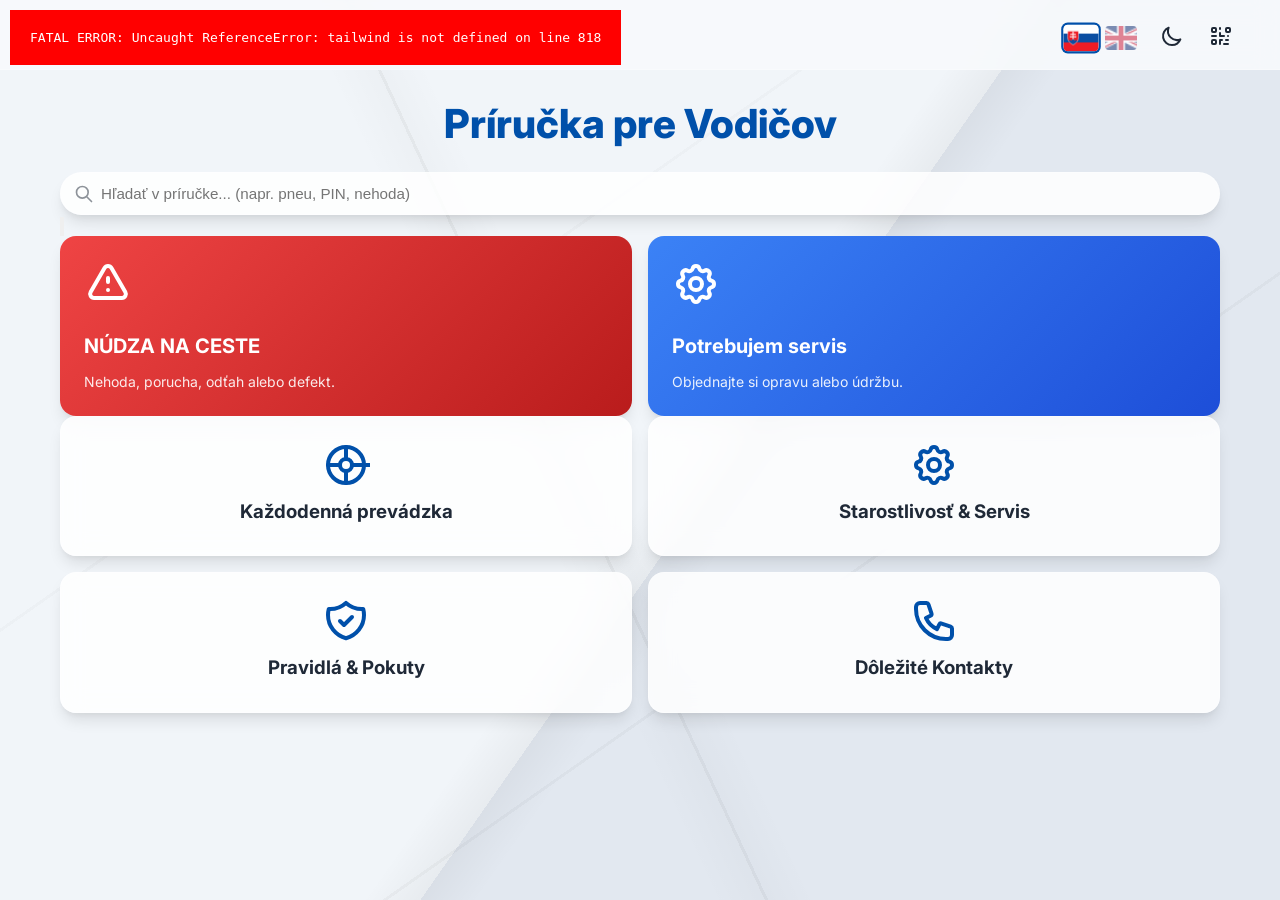
==== index.html @ 45aa95c0 "Aktualizacia sekcie Potrebujem servis na premiove podsvietene okna s SVG ikonami a fix text speech" ====
<!DOCTYPE html>
<html lang="sk">
<head>
    <meta charset="UTF-8">
    <meta name="viewport" content="width=device-width, initial-scale=1.0, user-scalable=no, viewport-fit=cover">
    <title>Interaktívna Príručka pre Vodičov | Lidl</title>
    
    <meta name="apple-mobile-web-app-capable" content="yes">
    <meta name="apple-mobile-web-app-status-bar-style" content="black-translucent">
    <meta name="apple-mobile-web-app-title" content="Príručka Lidl">
    
    <link rel="apple-touch-icon" href="[data-uri]">
    <link rel="icon" type="image/png" href="https://i.ibb.co/6wmTNr2/1024.png">
    <meta name="theme-color" content="#0050AA">
    <link rel="manifest" href="manifest.json">

    <!-- Font -->
    <link href="https://fonts.googleapis.com/css2?family=Inter:wght@400;500;600;700;800&display=swap" rel="stylesheet">
    
    <!-- Vlastné CSS (nahrádza Tailwind) -->
    <style>
:root {
    --lidl-blue: #0050AA;
    --lidl-blue-light: #0066cc;
    --lidl-yellow: #FFD700;
    --lidl-red: #E30613;
    
    /* Light Mode */
    --bg-color: #f8fafc;
    --text-color: #1f2937;
    --card-bg: rgba(255, 255, 255, 0.85);
    --card-border: rgba(255, 255, 255, 0.3);
    --shadow: 0 10px 15px -3px rgba(0, 0, 0, 0.1), 0 4px 6px -2px rgba(0, 0, 0, 0.05);
    --header-bg: rgba(248, 250, 252, 0.9);
}

.lidl-blue-text {
    color: var(--lidl-blue) !important;
}

.dark {
    /* Dark Mode */
    --bg-color: #0f172a;
    --text-color: #f1f5f9;
    --card-bg: rgba(30, 41, 59, 0.9);
    --card-border: rgba(255, 255, 255, 0.1);
    --shadow: 0 10px 15px -3px rgba(0, 0, 0, 0.5);
    --header-bg: rgba(15, 23, 42, 0.9);
    --lidl-blue: #4f96ff; /* Krásna modrá, dobre viditeľná v tmavom režime, ale nie príliš krikľavá */
    --lidl-blue-light: #7cb2ff;
}

html.dark body {
    background-color: #121824 !important;
    background-image: 
        linear-gradient(65deg, transparent 45%, rgba(255, 255, 255, 0.08) 45%, rgba(255, 255, 255, 0.08) 45.2%, transparent 45.2%),
        linear-gradient(145deg, transparent 65%, rgba(255, 255, 255, 0.06) 65%, rgba(255, 255, 255, 0.06) 65.2%, transparent 65.2%),
        linear-gradient(145deg, transparent 35%, rgba(255, 255, 255, 0.04) 35%, rgba(255, 255, 255, 0.04) 35.2%, transparent 35.2%),
        linear-gradient(65deg, transparent 42%, rgba(0, 0, 0, 0.25) 45%, transparent 48%),
        linear-gradient(125deg, transparent 52%, rgba(0, 0, 0, 0.35) 55%, transparent 58%),
        linear-gradient(125deg, #121824 0%, #121824 55%, #182030 55%, #182030 100%) !important;
    background-size: 100% 100% !important;
}

@keyframes mic-pulse {
    0% { transform: scale(1); color: #ef4444; box-shadow: 0 0 0 0 rgba(239, 68, 68, 0.4); }
    70% { transform: scale(1.2); color: #ef4444; box-shadow: 0 0 0 8px rgba(239, 68, 68, 0); }
    100% { transform: scale(1); color: #ef4444; box-shadow: 0 0 0 0 rgba(239, 68, 68, 0); }
}
.voice-listening {
    animation: mic-pulse 1.2s infinite;
    background: rgba(239, 68, 68, 0.15) !important;
    border-radius: 9999px;
}

/* Prepisy pre tmavý režim na prispôsobenie Tailwind obsahu */
html.dark .bg-white,
html.dark .bg-gray-100,
html.dark .bg-gray-50,
html.dark .bg-slate-50 {
    background-color: #1e293b !important; /* solid slate-800 pre maximálny kontrast */
    border-color: rgba(255, 255, 255, 0.1) !important;
}

/* Červené výstražné boxy (nehoda, pokuty, dôležité upozornenia) */
html.dark .bg-red-50,
html.dark .bg-red-100 {
    background-color: rgba(239, 68, 68, 0.25) !important; /* Mierne výraznejšia červená */
    border-color: rgba(239, 68, 68, 0.5) !important;
}

/* Zelené / Úspech boxy (fotodokumentácia) */
html.dark .bg-green-50,
html.dark .bg-green-100,
html.dark .bg-emerald-50,
html.dark .bg-emerald-100 {
    background-color: rgba(16, 185, 129, 0.25) !important; /* Mierne výraznejšia zelená */
    border-color: rgba(16, 185, 129, 0.5) !important;
}

/* Žlté / Upozorňujúce boxy */
html.dark .bg-yellow-50,
html.dark .bg-yellow-100,
html.dark .bg-amber-50,
html.dark .bg-amber-100 {
    background-color: rgba(245, 158, 11, 0.2) !important;
    border-color: rgba(245, 158, 11, 0.4) !important;
}

/* Modré boxy */
html.dark .bg-blue-50,
html.dark .bg-blue-100 {
    background-color: rgba(59, 130, 246, 0.2) !important;
    border-color: rgba(59, 130, 246, 0.4) !important;
}

/* Fialové boxy (získať svedkov) */
html.dark .bg-purple-50,
html.dark .bg-purple-100,
html.dark .bg-indigo-50,
html.dark .bg-indigo-100 {
    background-color: rgba(139, 92, 246, 0.2) !important;
    border-color: rgba(139, 92, 246, 0.4) !important;
}

/* Zvýšenie kontrastu špecifických farebných textov v tmavom režime */
html.dark .text-red-800,
html.dark .text-red-700,
html.dark .text-red-600,
html.dark div.text-red-800,
html.dark p.text-red-800 {
    color: #fca5a5 !important; /* Jasná pastelová červená pre výbornú čitateľnosť */
}

html.dark .text-green-800,
html.dark .text-green-700,
html.dark .text-green-600,
html.dark .text-emerald-800,
html.dark .text-emerald-700,
html.dark .text-emerald-600,
html.dark div.text-green-800,
html.dark p.text-green-800,
html.dark div.text-emerald-800,
html.dark p.text-emerald-800 {
    color: #86efac !important; /* Jasná pastelová zelená pre výbornú čitateľnosť */
}

html.dark .text-blue-800,
html.dark .text-blue-700,
html.dark .text-blue-600,
html.dark div.text-blue-800,
html.dark p.text-blue-800 {
    color: #93c5fd !important;
}

html.dark .text-yellow-800,
html.dark .text-yellow-700,
html.dark .text-yellow-600,
html.dark .text-amber-800,
html.dark .text-amber-700,
html.dark .text-amber-600,
html.dark div.text-yellow-800,
html.dark p.text-yellow-800 {
    color: #fde047 !important;
}

html.dark .text-gray-500,
html.dark .text-gray-600,
html.dark .text-gray-700,
html.dark .text-gray-800,
html.dark .text-slate-900,
html.dark .text-slate-700 {
    color: #cbd5e1 !important; /* light slate text pre výbornú čitateľnosť */
}

html.dark .text-slate-900,
html.dark .text-slate-800,
html.dark .text-gray-900,
html.dark .text-black {
    color: #f1f5f9 !important;
}

html.dark .border-t,
html.dark .border-b,
html.dark .border,
html.dark .border-gray-200 {
    border-color: rgba(255, 255, 255, 0.1) !important;
}

* {
    box-sizing: border-box;
    margin: 0;
    padding: 0;
}

body {
    font-family: 'Inter', system-ui, sans-serif;
    background-color: #f1f5f9;
    background-image: 
        linear-gradient(65deg, transparent 45%, rgba(0, 0, 0, 0.04) 45%, rgba(0, 0, 0, 0.04) 45.2%, transparent 45.2%),
        linear-gradient(145deg, transparent 65%, rgba(0, 0, 0, 0.03) 65%, rgba(0, 0, 0, 0.03) 65.2%, transparent 65.2%),
        linear-gradient(145deg, transparent 35%, rgba(0, 0, 0, 0.02) 35%, rgba(0, 0, 0, 0.02) 35.2%, transparent 35.2%),
        linear-gradient(65deg, transparent 42%, rgba(0, 0, 0, 0.02) 45%, transparent 48%),
        linear-gradient(125deg, transparent 52%, rgba(0, 0, 0, 0.04) 55%, transparent 58%),
        linear-gradient(125deg, #f1f5f9 0%, #f1f5f9 55%, #e2e8f0 55%, #e2e8f0 100%) !important;
    background-size: 100% 100% !important;
    background-attachment: fixed !important;
    color: var(--text-color);
    transition: background-color 0.3s ease, color 0.3s ease;
    -webkit-font-smoothing: antialiased;
    padding-bottom: env(safe-area-inset-bottom);
}

.container {
    max-width: 1200px;
    margin: 0 auto;
    padding: 20px;
    padding-top: env(safe-area-inset-top);
}

/* Typography */
body h1, body h2, body h3 { margin-bottom: 0.5rem; line-height: 1.2; }
body h1 { font-size: 2.5rem; font-weight: 800; color: var(--lidl-blue); text-align: center; }
html.dark h1 { color: #bfdbfe; }
body h2 { font-size: 1.75rem; font-weight: 700; color: var(--lidl-blue); border-bottom: 3px solid var(--lidl-yellow); padding-bottom: 0.5rem; display: inline-block; margin-bottom: 1.5rem; }
html.dark h2 { color: #bfdbfe; }
body p { margin-bottom: 1rem; line-height: 1.5; color: inherit; opacity: 0.9; }

/* Tabs styling */
.tabs-container {
    display: flex;
    justify-content: flex-start;
    border-bottom: 2px solid var(--card-border);
    margin-bottom: 20px;
    padding-bottom: 10px;
    gap: 8px;
    overflow-x: auto;
    -webkit-overflow-scrolling: touch;
    width: 100%;
}
@media (min-width: 640px) {
    .tabs-container {
        justify-content: center;
    }
}
.tab-button {
    background: transparent;
    border: none;
    padding: 10px 20px;
    border-radius: 8px;
    cursor: pointer;
    font-weight: 700;
    color: var(--text-color);
    opacity: 0.6;
    transition: all 0.2s;
    white-space: nowrap;
}
.tab-button:hover {
    opacity: 0.9;
    background: rgba(128, 128, 128, 0.1);
}
.tab-button.active {
    opacity: 1;
    background: var(--lidl-yellow);
    color: #000000 !important;
    box-shadow: 0 4px 10px -2px rgba(255, 215, 0, 0.3);
}

.tab-content {
    display: none;
    animation: tabFadeIn 0.3s ease;
}
.tab-content.active {
    display: block;
}

@keyframes tabFadeIn {
    from { opacity: 0; transform: translateY(5px); }
    to { opacity: 1; transform: translateY(0); }
}

/* Header */
.app-header {
    position: sticky;
    top: 0;
    z-index: 10;
    background: var(--header-bg);
    backdrop-filter: blur(12px);
    -webkit-backdrop-filter: blur(12px);
    border-bottom: 1px solid var(--card-border);
    padding: 10px 16px;
    padding-top: calc(16px + env(safe-area-inset-top)); /* Ochranná zóna pre výrez / notch a status bar mobilu */
    margin-bottom: 30px;
    width: 100%;
}

.header-container {
    max-width: 1200px;
    margin: 0 auto;
    display: flex;
    justify-content: space-between;
    align-items: center;
    width: 100%;
}
.lang-flags {
    display: flex;
    gap: 8px;
    align-items: center;
}
.action-buttons {
    display: flex;
    gap: 8px;
    align-items: center;
}

.lang-flags img {
    width: 32px;
    height: 24px;
    object-fit: cover;
    border-radius: 4px;
    cursor: pointer;
    opacity: 0.5;
    transition: opacity 0.2s, transform 0.2s;
}
.lang-flags img.active { opacity: 1; transform: scale(1.1); box-shadow: 0 0 0 2px var(--lidl-blue); }

.action-buttons button {
    background: transparent;
    border: none;
    cursor: pointer;
    color: var(--text-color);
    padding: 8px;
    border-radius: 50%;
    transition: background 0.2s;
}
.action-buttons button:hover { background: rgba(128, 128, 128, 0.2); }
.action-buttons svg { width: 24px; height: 24px; }

/* Grid Layout */
.grid { display: grid; gap: 16px; }
.grid-cols-2 { grid-template-columns: repeat(2, 1fr); }
.grid-cols-4 { grid-template-columns: repeat(1, 1fr); }

@media (min-width: 640px) {
    .grid-cols-4 { grid-template-columns: repeat(2, 1fr); }
}
@media (min-width: 1024px) {
    .grid-cols-4 { grid-template-columns: repeat(4, 1fr); }
}

/* Glassmorphism Cards */
.nav-card, .quick-action-btn {
    background: var(--card-bg);
    backdrop-filter: blur(12px);
    -webkit-backdrop-filter: blur(12px);
    border: 1px solid var(--card-border);
    border-radius: 16px;
    padding: 16px;
    box-shadow: var(--shadow);
    transition: all 0.3s cubic-bezier(0.4, 0, 0.2, 1);
    cursor: pointer;
    display: flex;
    flex-direction: column;
    align-items: center;
    text-align: center;
    text-decoration: none;
    color: var(--text-color);
}

@media (min-width: 768px) {
    .nav-card, .quick-action-btn {
        padding: 24px;
    }
}

.nav-card:hover {
    transform: translateY(-6px) scale(1.02);
    border-color: var(--lidl-yellow) !important;
    background: radial-gradient(circle at center, rgba(0, 80, 170, 0.08) 0%, var(--card-bg) 100%) !important;
    box-shadow: 0 20px 35px -10px rgba(0, 80, 170, 0.25), 0 0 20px 4px rgba(255, 215, 0, 0.2), inset 0 0 12px rgba(255, 215, 0, 0.1) !important;
}
html.dark .nav-card:hover {
    background: radial-gradient(circle at center, rgba(79, 150, 255, 0.15) 0%, var(--card-bg) 100%) !important;
    box-shadow: 0 20px 35px -10px rgba(79, 150, 255, 0.4), 0 0 20px 4px rgba(255, 215, 0, 0.35), inset 0 0 15px rgba(255, 215, 0, 0.15) !important;
    border-color: var(--lidl-yellow) !important;
}

.nav-card svg {
    width: 48px;
    height: 48px;
    color: var(--lidl-blue);
    margin-bottom: 12px;
    transition: transform 0.3s cubic-bezier(0.4, 0, 0.2, 1), filter 0.3s ease, color 0.3s ease;
}
.dark .nav-card svg { color: #bfdbfe; }

.nav-card:hover svg {
    transform: scale(1.12);
    color: var(--lidl-blue-light) !important;
    filter: drop-shadow(0 0 10px var(--lidl-blue)) brightness(1.2);
}
html.dark .nav-card:hover svg {
    color: #60a5fa !important;
    filter: drop-shadow(0 0 12px rgba(96, 165, 250, 0.8)) brightness(1.3);
}

/* Quick Actions specific */
.quick-action-btn {
    display: flex;
    flex-direction: column;
    align-items: flex-start;
    justify-content: space-between;
    padding: 24px;
    border-radius: 16px;
    box-shadow: 0 10px 15px -3px rgba(0, 0, 0, 0.1), 0 4px 6px -2px rgba(0, 0, 0, 0.05);
    cursor: pointer;
    transition: transform 0.3s cubic-bezier(0.4, 0, 0.2, 1), box-shadow 0.3s ease, background 0.3s ease;
    min-height: 180px;
}
.quick-action-btn:hover {
    transform: translateY(-6px) scale(1.02);
}
.quick-action-btn.red { background: linear-gradient(135deg, #ef4444, #b91c1c); color: white; border: none; }
.quick-action-btn.red:hover {
    background: radial-gradient(circle at center, #f87171 0%, #b91c1c 100%) !important;
    box-shadow: 0 20px 35px -10px rgba(239, 68, 68, 0.6), 0 0 20px 4px rgba(239, 68, 68, 0.3), inset 0 0 15px rgba(255, 255, 255, 0.25) !important;
}
.quick-action-btn.blue { background: linear-gradient(135deg, #3b82f6, #1d4ed8); color: white; border: none; }
.quick-action-btn.blue:hover {
    background: radial-gradient(circle at center, #60a5fa 0%, #1d4ed8 100%) !important;
    box-shadow: 0 20px 35px -10px rgba(59, 130, 246, 0.6), 0 0 20px 4px rgba(59, 130, 246, 0.3), inset 0 0 15px rgba(255, 255, 255, 0.25) !important;
}
.quick-action-btn.lidl { background: var(--lidl-blue); color: white; border: none; }
.quick-action-btn svg { 
    width: 48px; 
    height: 48px; 
    color: white; 
    margin-bottom: 16px; 
    transition: transform 0.3s cubic-bezier(0.4, 0, 0.2, 1), filter 0.3s ease;
}
.quick-action-btn:hover svg {
    transform: scale(1.12);
    filter: drop-shadow(0 0 10px rgba(255, 255, 255, 0.8)) brightness(1.2);
}
.quick-action-btn h3 {
    font-size: 1.25rem;
    font-weight: 700;
    margin-bottom: 4px;
    color: white;
}
.quick-action-btn p {
    font-size: 0.875rem;
    opacity: 0.9;
    margin-bottom: 0;
    color: white;
}

/* Custom sub-tiles in emergency/accident modals */
.nav-card.red-tile, .nav-card.yellow-tile {
    padding: 30px 20px;
    border-radius: 20px !important;
    text-align: center;
    cursor: pointer;
    transition: transform 0.3s cubic-bezier(0.4, 0, 0.2, 1), border-color 0.3s ease, background 0.3s ease, box-shadow 0.3s ease !important;
    display: flex;
    flex-direction: column;
    align-items: center;
}
.tile-emoji {
    font-size: 3rem;
    margin-bottom: 8px;
    transition: transform 0.3s cubic-bezier(0.4, 0, 0.2, 1), filter 0.3s ease;
}

.nav-card.red-tile {
    background: rgba(239, 68, 68, 0.04) !important;
    border: 1px solid rgba(239, 68, 68, 0.25) !important;
    border-top: 4px solid #ef4444 !important;
}
.nav-card.red-tile:hover {
    transform: translateY(-6px) scale(1.02);
    border-color: #ef4444 !important;
    background: radial-gradient(circle at center, rgba(239, 68, 68, 0.12) 0%, rgba(239, 68, 68, 0.04) 100%) !important;
    box-shadow: 0 20px 35px -10px rgba(239, 68, 68, 0.5), 0 0 20px 4px rgba(239, 68, 68, 0.25) !important;
}
.nav-card.red-tile:hover .tile-emoji {
    transform: scale(1.15);
    filter: drop-shadow(0 0 10px rgba(239, 68, 68, 0.6));
}

.nav-card.yellow-tile {
    background: rgba(255, 215, 0, 0.03) !important;
    border: 1px solid rgba(255, 215, 0, 0.2) !important;
    border-top: 4px solid var(--lidl-yellow) !important;
}
.nav-card.yellow-tile:hover {
    transform: translateY(-6px) scale(1.02);
    border-color: var(--lidl-yellow) !important;
    background: radial-gradient(circle at center, rgba(255, 215, 0, 0.1) 0%, rgba(255, 215, 0, 0.03) 100%) !important;
    box-shadow: 0 20px 35px -10px rgba(255, 215, 0, 0.3), 0 0 20px 4px rgba(255, 215, 0, 0.2) !important;
}
.nav-card.yellow-tile:hover .tile-emoji {
    transform: scale(1.15);
    filter: drop-shadow(0 0 10px rgba(255, 215, 0, 0.6));
}

/* Inner modal sections transformed to premium tiles */
.modal-body div.bg-white, 
.modal-body div.bg-yellow-50, 
.modal-body div.bg-red-50,
.modal-body div.bg-green-50 {
    background: var(--card-bg) !important;
    border: 1px solid var(--card-border) !important;
    border-radius: 20px !important;
    box-shadow: var(--shadow) !important;
    color: var(--text-color) !important;
    padding: 16px 20px !important;
    margin-bottom: 16px !important;
}

/* Accordion premium tiles styling */
.accordion-item {
    border: none !important;
    background: transparent !important;
    margin-bottom: 12px !important;
}

.accordion-header {
    background: var(--card-bg) !important;
    border: 1px solid var(--card-border) !important;
    border-radius: 16px !important;
    padding: 16px 20px !important;
    color: var(--text-color) !important;
    box-shadow: var(--shadow) !important;
    cursor: pointer;
    transition: transform 0.3s cubic-bezier(0.4, 0, 0.2, 1), border-color 0.3s ease, background 0.3s ease, box-shadow 0.3s ease !important;
}

.accordion-header:hover {
    transform: translateY(-3px) scale(1.01);
    border-color: var(--lidl-yellow) !important;
    background: radial-gradient(circle at center, rgba(0, 80, 170, 0.05) 0%, var(--card-bg) 100%) !important;
    box-shadow: 0 10px 20px -8px rgba(0, 80, 170, 0.2), 0 0 12px 2px rgba(255, 215, 0, 0.15) !important;
}

html.dark .accordion-header:hover {
    background: radial-gradient(circle at center, rgba(79, 150, 255, 0.1) 0%, var(--card-bg) 100%) !important;
    box-shadow: 0 10px 20px -8px rgba(79, 150, 255, 0.3), 0 0 12px 2px rgba(255, 215, 0, 0.25) !important;
}

.accordion-header span:last-child {
    font-size: 1.25rem;
    font-weight: 700;
    color: var(--lidl-blue);
    transition: transform 0.3s ease, color 0.3s ease;
}

.accordion-header:hover span:last-child {
    color: var(--lidl-yellow);
    transform: scale(1.15);
}

.accordion-content {
    background: rgba(255, 255, 255, 0.015) !important;
    border: 1px solid var(--card-border) !important;
    border-top: none !important;
    border-radius: 0 0 16px 16px !important;
    padding: 20px !important;
    margin-top: -4px !important;
    box-shadow: inset 0 4px 12px rgba(0, 0, 0, 0.05) !important;
}

html.dark .accordion-content {
    background: rgba(0, 0, 0, 0.2) !important;
    box-shadow: inset 0 4px 12px rgba(0, 0, 0, 0.3) !important;
}

/* Service modal custom premium accordion headers (glowing blue dashboard cards) */
#content-servis .accordion-header {
    background: var(--card-bg) !important;
    border: 1px solid rgba(59, 130, 246, 0.2) !important;
    border-radius: 16px !important;
    padding: 18px 22px !important;
    color: var(--text-color) !important;
    box-shadow: var(--shadow) !important;
    cursor: pointer;
    transition: transform 0.3s cubic-bezier(0.4, 0, 0.2, 1), border-color 0.3s ease, background 0.3s ease, box-shadow 0.3s ease !important;
    display: flex;
    justify-content: space-between;
    align-items: center;
    width: 100%;
}

#content-servis .accordion-header:hover {
    transform: translateY(-4px) scale(1.01);
    border-color: #3b82f6 !important;
    background: radial-gradient(circle at center, rgba(59, 130, 246, 0.08) 0%, var(--card-bg) 100%) !important;
    box-shadow: 0 15px 30px -10px rgba(59, 130, 246, 0.35), 0 0 15px 3px rgba(59, 130, 246, 0.2) !important;
}

html.dark #content-servis .accordion-header:hover {
    background: radial-gradient(circle at center, rgba(59, 130, 246, 0.15) 0%, var(--card-bg) 100%) !important;
    box-shadow: 0 15px 30px -10px rgba(59, 130, 246, 0.5), 0 0 20px 4px rgba(59, 130, 246, 0.3) !important;
}

#content-servis .accordion-header svg {
    transition: transform 0.3s cubic-bezier(0.4, 0, 0.2, 1), filter 0.3s ease;
}

#content-servis .accordion-header:hover svg {
    transform: scale(1.15);
    filter: drop-shadow(0 0 8px #3b82f6) brightness(1.2);
}

.modal-backdrop {
    position: fixed; top: 0; left: 0; width: 100%; height: 100%;
    background: rgba(0,0,0,0.6);
    backdrop-filter: blur(4px);
    z-index: 40;
    display: block;
    transition: opacity 0.3s;
}
.modal-content {
    position: fixed; top: 50%; left: 50%; transform: translate(-50%, -50%);
    background: var(--card-bg);
    backdrop-filter: blur(16px);
    border: 1px solid var(--card-border);
    border-top: 4px solid var(--lidl-yellow);
    width: 92%; max-width: 760px; max-height: 85vh;
    border-radius: 24px;
    z-index: 50;
    display: flex;
    flex-direction: column;
    transition: all 0.3s;
    box-shadow: 0 25px 50px -12px rgba(0,0,0,0.5);
}
.modal-backdrop.show { display: block; opacity: 1; }
.modal-content.show { display: flex; opacity: 1; transform: translate(-50%, -50%) scale(1); }

.modal-header {
    padding: 16px 20px; border-bottom: 1px solid var(--card-border);
    display: flex; justify-content: space-between; align-items: center;
}
.modal-body { padding: 16px 20px; overflow-y: auto; flex-grow: 1; }

@media (min-width: 768px) {
    .modal-content {
        width: 85%;
        max-width: 740px;
        max-height: 80vh;
    }
    .modal-header {
        padding: 20px 28px;
    }
    .modal-body {
        padding: 24px 28px;
    }
}
.close-btn { background: none; border: none; font-size: 24px; cursor: pointer; color: var(--text-color); }

/* Utilities */
.hidden { display: none !important; }
.text-center { text-align: center; }
.mt-4 { margin-top: 1rem; }
.mb-4 { margin-bottom: 1rem; }
.flex { display: flex; }
.items-center { align-items: center; }
.gap-2 { gap: 0.5rem; }

/* Specific Content Styles */
.alert-box {
    padding: 16px; border-radius: 12px; margin-bottom: 20px;
    border-left: 4px solid;
}
.alert-box.info { background: rgba(59, 130, 246, 0.1); border-color: #3b82f6; }
.alert-box.warning { background: rgba(245, 158, 11, 0.1); border-color: #f59e0b; }
.alert-box.danger { background: rgba(239, 68, 68, 0.1); border-color: #ef4444; }

.btn-primary {
    background: var(--lidl-blue); color: white; font-weight: 600; padding: 12px 24px; border-radius: 8px; border: none; cursor: pointer; text-decoration: none; display: inline-flex; align-items: center; justify-content: center; gap: 8px; transition: background 0.2s;
}
.btn-primary:hover { background: var(--lidl-blue-light); }

#qrcode img { margin: 0 auto; border: 10px solid white; border-radius: 8px; }

/* Styles for advanced features */
#custom-toast {
    position: fixed;
    bottom: 24px;
    left: 50%;
    transform: translateX(-50%);
    z-index: 9999;
    background-color: rgba(15, 23, 42, 0.95);
    color: #f8fafc;
    font-size: 0.875rem;
    font-weight: 600;
    padding: 12px 24px;
    border-radius: 9999px;
    box-shadow: 0 25px 50px -12px rgba(0, 0, 0, 0.25);
    border: 1px solid rgba(255, 255, 255, 0.1);
    opacity: 0;
    transition: opacity 0.3s ease, transform 0.3s ease;
    pointer-events: none;
}
#custom-toast.show {
    opacity: 1;
    transform: translate(-50%, -4px);
}
.dark #custom-toast {
    background-color: rgba(30, 41, 59, 0.95);
    border-color: rgba(255, 255, 255, 0.05);
}
.copy-btn:hover {
    background-color: #f1f5f9;
    color: #2563eb;
    border-color: #cbd5e1;
}
.dark .copy-btn:hover {
    background-color: #334155;
    color: #60a5fa;
    border-color: #475569;
}
#speak-modal-btn:hover {
    background-color: rgba(0, 0, 0, 0.05);
}
.dark #speak-modal-btn:hover {
    background-color: rgba(255, 255, 255, 0.05);
}

/* Premium dark contacts cards with grid overlay and glowing gradients */
.contact-card-premium {
    position: relative;
    background-color: #030712 !important;
    background-image: 
        radial-gradient(at 0% 0%, rgba(59, 130, 246, 0.18) 0px, transparent 50%), 
        radial-gradient(at 100% 0%, rgba(139, 92, 246, 0.15) 0px, transparent 50%),
        repeating-linear-gradient(45deg, rgba(255, 255, 255, 0.008) 0px, rgba(255, 255, 255, 0.008) 1px, transparent 1px, transparent 40px),
        repeating-linear-gradient(-45deg, rgba(255, 255, 255, 0.008) 0px, rgba(255, 255, 255, 0.008) 1px, transparent 1px, transparent 40px),
        linear-gradient(rgba(255, 255, 255, 0.01) 1px, transparent 1px),
        linear-gradient(90deg, rgba(255, 255, 255, 0.01) 1px, transparent 1px) !important;
    background-size: 100% 100%, 100% 100%, 100% 100%, 100% 100%, 20px 20px, 20px 20px !important;
    border: 1px solid rgba(255, 255, 255, 0.08) !important;
    border-top: 4px solid var(--card-border-color, var(--lidl-blue)) !important;
    color: #f3f4f6 !important;
    padding: 24px;
    border-radius: 24px;
    box-shadow: 0 20px 25px -5px rgba(0, 0, 0, 0.4), 0 10px 10px -5px rgba(0, 0, 0, 0.3) !important;
    overflow: hidden;
    display: flex;
    flex-direction: column;
    justify-content: space-between;
    min-height: 220px;
    transition: transform 0.2s, border-color 0.2s;
    text-align: left !important;
}
.contact-card-premium:hover {
    transform: translateY(-4px);
    border-color: var(--card-hover-border-color, var(--lidl-yellow)) !important;
}
.contact-row-premium {
    display: flex;
    flex-direction: column;
    justify-content: space-between;
    background: rgba(255, 255, 255, 0.03) !important;
    border: 1px solid rgba(255, 255, 255, 0.05) !important;
    padding: 12px 16px;
    border-radius: 14px;
    transition: background 0.2s, border-color 0.2s;
    gap: 8px;
}
@media (min-width: 640px) {
    .contact-row-premium {
        flex-direction: row;
        align-items: center;
        gap: 16px;
    }
}
.contact-row-premium:hover {
    background: rgba(255, 255, 255, 0.06) !important;
    border-color: rgba(255, 255, 255, 0.1) !important;
}
</style>
    
    <!-- Globálny sledovač chýb pre zachytenie chýb syntaxe -->
    <script>
        window.onerror = function(message, source, lineno, colno, error) {
            // Zobrazenie na obrazovke
            var errDiv = document.createElement('div');
            errDiv.style.position = 'fixed';
            errDiv.style.top = '10px';
            errDiv.style.left = '10px';
            errDiv.style.background = 'red';
            errDiv.style.color = 'white';
            errDiv.style.padding = '20px';
            errDiv.style.zIndex = '99999';
            errDiv.style.fontFamily = 'monospace';
            errDiv.innerHTML = 'FATAL ERROR: ' + message + ' on line ' + lineno;
            
            // Počkáme kým sa vytvorí body
            if (document.body) {
                document.body.appendChild(errDiv);
            } else {
                window.addEventListener('DOMContentLoaded', function() {
                    document.body.appendChild(errDiv);
                });
            }
            
        // Zápis do titulu stránky, aby sme to vedeli prečítať cez powershell
            document.title = 'ERROR: ' + message + ' on line ' + lineno;
            return true;
        };
    </script>
    <!-- QR Code Library -->
    <script src="https://cdnjs.cloudflare.com/ajax/libs/qrcodejs/1.0.0/qrcode.min.js"></script>
    <!-- Tailwind CSS Play CDN -->
    <script src="https://cdn.tailwindcss.com"></script>
    <script>
        tailwind.config = {
            darkMode: 'class',
            theme: {
                extend: {
                    colors: {
                        lidlBlue: '#0050AA',
                        lidlYellow: '#FFF000',
                    }
                }
            }
        }
    </script>
</head>
<body>

        <header class="app-header">
        <div class="header-container">
            <img src="[data-uri]" alt="Lidl Logo" style="height: 36px;">
            <div style="display: flex; align-items: center; gap: 15px;">
                <div class="lang-flags">
                    <img id="lang-sk" src="[data-uri]" alt="Slovenčina" class="active">
                    <img id="lang-en" src="[data-uri]" alt="English">
                </div>
                <div class="action-buttons">
                    <button id="theme-toggle" title="Prepnúť tmavý režim">
                    <svg fill="none" stroke="currentColor" viewBox="0 0 24 24" xmlns="http://www.w3.org/2000/svg"><path stroke-linecap="round" stroke-linejoin="round" stroke-width="2" d="M20.354 15.354A9 9 0 018.646 3.646 9.003 9.003 0 0012 21a9.003 9.003 0 008.354-5.646z"></path></svg>
                </button>
                    <button id="qr-btn" title="Zdieľať QR kódom">
                    <svg fill="none" stroke="currentColor" viewBox="0 0 24 24" xmlns="http://www.w3.org/2000/svg"><path stroke-linecap="round" stroke-linejoin="round" stroke-width="2" d="M12 4v1m6 11h2m-6 0h-2v4m0-11v3m0 0h.01M12 12h4.01M16 20h4M4 12h4m12 0h.01M5 8h2a1 1 0 001-1V5a1 1 0 00-1-1H5a1 1 0 00-1 1v2a1 1 0 001 1zm14 0h2a1 1 0 001-1V5a1 1 0 00-1-1h-2a1 1 0 00-1 1v2a1 1 0 001 1zM5 20h2a1 1 0 001-1v-2a1 1 0 00-1-1H5a1 1 0 00-1 1v2a1 1 0 001 1z"></path></svg>
                </button>
                </div>
            </div>
        </div>
    </header>

    <div class="container">
        <div class="text-center my-3 md:my-4">
            <h1 class="text-3xl md:text-4xl font-black text-[#0050AA] dark:text-[#bfdbfe] tracking-tight mb-2" data-translate-key="main_title">Príručka pre Vodičov</h1>
            <button id="pwa-install-btn" class="hidden mx-auto bg-green-600 hover:bg-green-700 text-white font-bold py-2 px-5 rounded-full shadow-lg transition-all transform hover:scale-105 flex items-center gap-2 text-sm focus:outline-none">
                <span>📲</span> <span data-translate-key="pwa_install_btn">Nainštalovať aplikáciu</span>
            </button>
        </div>

        <!-- Hľadať (Unifikovaný vyhľadávač) -->
        <div class="search-container mb-6 max-w-md mx-auto text-left" style="position: relative; margin-top: 1.5rem;">
            <input type="text" id="search-input" placeholder="Hľadať v príručke... (napr. pneu, PIN, nehoda, alkohol, známka)" style="width: 100%; padding: 12px 48px 12px 40px; border-radius: 9999px; border: 1px solid var(--card-border); background: var(--card-bg); color: var(--text-color); font-weight: 500; font-size: 0.95rem; box-shadow: var(--shadow); transition: all 0.3s;" data-translate-placeholder="search_placeholder">
            <svg fill="none" stroke="currentColor" viewBox="0 0 24 24" xmlns="http://www.w3.org/2000/svg" style="position: absolute; left: 14px; top: 12px; width: 20px; height: 20px; color: var(--text-color); opacity: 0.5;"><path stroke-linecap="round" stroke-linejoin="round" stroke-width="2" d="M21 21l-6-6m2-5a7 7 0 11-14 0 7 7 0 0114 0z"></path></svg>
            
            <!-- Hlasové vyhľadávanie -->
            <button id="voice-search-btn" class="absolute right-3.5 top-2.5 p-1 text-slate-400 hover:text-indigo-600 dark:hover:text-indigo-400 focus:outline-none transition-colors" title="Hlasové vyhľadávanie">
                <svg xmlns="http://www.w3.org/2000/svg" class="h-5 w-5" viewBox="0 0 20 20" fill="currentColor">
                    <path fill-rule="evenodd" d="M7 4a3 3 0 016 0v4a3 3 0 11-6 0V4zm3 12a7 7 0 006.758-4.857 1 1 0 00-1.913-.586A5.002 5.002 0 0110 14a5.002 5.002 0 01-4.845-3.443 1 1 0 10-1.913.586A7 7 0 0010 16z" clip-rule="evenodd" />
                    <path d="M10 16a1 1 0 100 2 1 1 0 000-2z" />
                </svg>
            </button>
            
            <!-- Výsledky z Rýchleho pomocníka zákona a prevádzky sa zobrazia priamo tu -->
            <div id="main-law-search-results" class="mt-4 hidden space-y-3 max-h-60 overflow-y-auto pr-1"></div>
        </div>

        <!-- Rýchle akcie -->
        <div class="grid grid-cols-2 gap-3 md:gap-4 mb-6">
            <div data-content-id="content-emergency" class="quick-action-btn red">
                <svg fill="none" stroke="currentColor" viewBox="0 0 24 24" xmlns="http://www.w3.org/2000/svg"><path stroke-linecap="round" stroke-linejoin="round" stroke-width="2" d="M12 9v2m0 4h.01m-6.938 4h13.856c1.54 0 2.502-1.667 1.732-3L13.732 4c-.77-1.333-2.694-1.333-3.464 0L3.34 16c-.77 1.333.192 3 1.732 3z"></path></svg>
                <h3 data-translate-key="emergency_title">NÚDZA NA CESTE</h3>
                <p data-translate-key="emergency_subtitle">Nehoda, porucha, odťah alebo defekt.</p>
            </div>
            <div data-content-id="content-servis" class="quick-action-btn blue">
                <svg fill="none" stroke="currentColor" viewBox="0 0 24 24" xmlns="http://www.w3.org/2000/svg"><path stroke-linecap="round" stroke-linejoin="round" stroke-width="2" d="M10.325 4.317c.426-1.756 2.924-1.756 3.35 0a1.724 1.724 0 002.573 1.066c1.543-.94 3.31.826 2.37 2.37a1.724 1.724 0 001.065 2.572c1.756.426 1.756 2.924 0 3.35a1.724 1.724 0 00-1.066 2.573c.94 1.543-.826 3.31-2.37 2.37a1.724 1.724 0 00-2.572 1.065c-.426 1.756-2.924 1.756-3.35 0a1.724 1.724 0 00-2.573-1.066c-1.543.94-3.31-.826-2.37-2.37a1.724 1.724 0 00-1.065-2.572c-1.756-.426-1.756-2.924 0-3.35a1.724 1.724 0 001.066-2.573c-.94-1.543.826-3.31 2.37-2.37.996.608 2.296.07 2.572-1.065z"></path><path stroke-linecap="round" stroke-linejoin="round" stroke-width="2" d="M15 12a3 3 0 11-6 0 3 3 0 016 0z"></path></svg>
                <h3 data-translate-key="service_title">Potrebujem servis</h3>
                <p data-translate-key="service_subtitle_quick">Objednajte si opravu alebo údržbu.</p>
            </div>
        </div>

        <div class="grid grid-cols-2 md:grid-cols-4 gap-3 md:gap-4">
            <div data-content-id="content-prevadzka" class="nav-card">
                <svg fill="none" stroke="currentColor" viewBox="0 0 24 24" xmlns="http://www.w3.org/2000/svg"><circle cx="12" cy="12" r="9" stroke-linecap="round" stroke-linejoin="round" stroke-width="2"></circle><path stroke-linecap="round" stroke-linejoin="round" stroke-width="2" d="M12 12m-3 0a3 3 0 106 0 3 3 0 10-6 0M12 3v6M12 15v6M3 12h6M15 12h9"></path></svg>
                <h3 data-translate-key="nav_prevadzka">Každodenná prevádzka</h3>
            </div>
            <div data-content-id="content-care" class="nav-card">
                <svg fill="none" stroke="currentColor" viewBox="0 0 24 24" xmlns="http://www.w3.org/2000/svg"><path stroke-linecap="round" stroke-linejoin="round" stroke-width="2" d="M10.325 4.317c.426-1.756 2.924-1.756 3.35 0a1.724 1.724 0 002.573 1.066c1.543-.94 3.31.826 2.37 2.37a1.724 1.724 0 001.065 2.572c1.756.426 1.756 2.924 0 3.35a1.724 1.724 0 00-1.066 2.573c.94 1.543-.826 3.31-2.37 2.37a1.724 1.724 0 00-2.572 1.065c-.426 1.756-2.924 1.756-3.35 0a1.724 1.724 0 00-2.573-1.066c-1.543.94-3.31-.826-2.37-2.37a1.724 1.724 0 00-1.065-2.572c-1.756-.426-1.756-2.924 0-3.35a1.724 1.724 0 001.066-2.573c-.94-1.543.826-3.31 2.37-2.37.996.608 2.296.07 2.572-1.065z"></path><path stroke-linecap="round" stroke-linejoin="round" stroke-width="2" d="M15 12a3 3 0 11-6 0 3 3 0 016 0z"></path></svg>
                <h3 data-translate-key="nav_care">Starostlivosť & Servis</h3>
            </div>
            <div data-content-id="content-rules" class="nav-card">
                <svg fill="none" stroke="currentColor" viewBox="0 0 24 24" xmlns="http://www.w3.org/2000/svg"><path stroke-linecap="round" stroke-linejoin="round" stroke-width="2" d="M9 12l2 2 4-4m5.618-4.016A11.955 11.955 0 0112 2.944a11.955 11.955 0 01-8.618 3.04A12.02 12.02 0 003 9c0 5.591 3.824 10.29 9 11.622 5.176-1.332 9-6.03 9-11.622 0-1.042-.133-2.052-.382-3.016z"></path></svg>
                <h3 data-translate-key="nav_rules_fines">Pravidlá & Pokuty</h3>
            </div>
            <div data-content-id="content-kontakty" class="nav-card">
                <svg fill="none" stroke="currentColor" viewBox="0 0 24 24" xmlns="http://www.w3.org/2000/svg"><path stroke-linecap="round" stroke-linejoin="round" stroke-width="2" d="M3 5a2 2 0 012-2h3.28a1 1 0 01.948.684l1.498 4.493a1 1 0 01-.502 1.21l-2.257 1.13a11.042 11.042 0 005.516 5.516l1.13-2.257a1 1 0 011.21-.502l4.493 1.498a1 1 0 01.684.949V19a2 2 0 01-2 2h-1C9.716 21 3 14.284 3 6V5z"></path></svg>
                <h3 data-translate-key="nav_contacts">Dôležité Kontakty</h3>
            </div>
        </div>

        <!-- Oznam o žiadnych výsledkoch -->
        <div id="no-results" class="hidden text-center py-10">
            <span class="text-5xl">🔍</span>
            <p class="text-lg font-semibold mt-4 text-gray-500" data-translate-key="no_results">Žiadne výsledky pre váš výraz.</p>
        </div>
    </div>

    <!-- Modals (Hidden structure for JS to inject content) -->
    <div class="modal-backdrop hidden" id="modal-backdrop"></div>
    <div class="modal-content hidden" id="modal-content">
        <div class="modal-header">
            <div style="display: flex; align-items: center; gap: 12px;">
                <button class="close-btn" id="back-modal-btn" title="Späť" style="display: flex; align-items: center; justify-content: center; padding: 4px; border-radius: 50%;">
                    <svg fill="none" stroke="currentColor" viewBox="0 0 24 24" xmlns="http://www.w3.org/2000/svg" style="width: 24px; height: 24px;"><path stroke-linecap="round" stroke-linejoin="round" stroke-width="2" d="M10 19l-7-7m0 0l7-7m-7 7h18"></path></svg>
                </button>
                <h2 id="modal-title" style="margin-bottom: 0;"></h2>
            </div>
            <div style="display: flex; align-items: center; gap: 8px;">
                <button class="close-btn" id="close-modal-btn">×</button>
            </div>
        </div>
        <div class="modal-body" id="modal-body"></div>
    </div>

    <div class="modal-backdrop hidden" id="qr-modal-backdrop"></div>
    <div class="modal-content hidden" id="qr-modal-content" style="max-width: 300px; text-align: center;">
        <div class="modal-header" style="justify-content: center;">
            <h2>QR Kód Aplikácie</h2>
        </div>
        <div class="modal-body">
            <div id="qrcode"></div>
            <p style="margin-top: 15px; font-size: 0.9em;">Naskenujte tento kód do mobilu pre rýchly prístup.</p>
            <button class="btn-primary" style="margin-top: 15px; width: 100%;" id="close-qr-btn" data-translate-key="close_btn">Zavrieť</button>
        </div>
    </div>

    <!-- Hidden Content Data -->
    
        <div id="content-storage" class="hidden">
        
        <!-- OBSAH: NEHODA -->
        <div id="content-nehoda">
            <header class="text-center my-4">
                <h1 class="text-3xl md:text-4xl font-black tracking-tighter" style="color: #FF4E50;" data-translate-key="acc_h1">DOPRAVNÁ NEHODA</h1>
                <p class="text-lg md:text-xl font-bold mt-1" style="color: #FC913A;" data-translate-key="acc_p1">Zachovajte pokoj. Tu je váš sprievodca.</p>
            </header>
            <section class="my-6">
                <h2 class="text-2xl font-bold text-center mb-4" data-translate-key="acc_h2_1">KROK 1: Okamžitá bezpečnosť</h2>
                <p class="text-center max-w-2xl mx-auto mb-6 text-gray-600 text-sm" data-translate-key="acc_p2">Vašou prioritou je zabrániť ďalšej škode a postarať sa o zdravie všetkých zúčastnených.</p>
                <div class="grid grid-cols-1 md:grid-cols-3 gap-4 text-center">
                    <div class="bg-white p-4 rounded-xl shadow-lg border-t-4 border-[#FF4E50]">
                        <div class="text-5xl mb-3">✋</div>
                        <h3 class="text-lg font-bold" data-translate-key="acc_h3_1">ZASTAVTE A ZAPNITE SVETLÁ</h3>
                        <p class="text-gray-600 mt-1 text-sm" data-translate-key="acc_p3">Okamžite zastavte a zapnite výstražné svetlá.</p>
                    </div>
                    <div class="bg-white p-4 rounded-xl shadow-lg border-t-4 border-[#FC913A]">
                        <div class="text-5xl mb-3">🦺</div>
                        <h3 class="text-lg font-bold" data-translate-key="acc_h3_2">VESTA A TROJUHOLNÍK</h3>
                        <p class="text-gray-600 mt-1 text-sm" data-translate-key="acc_p4">Oblečte si vestu a umiestnite trojuholník.</p>
                    </div>
                    <div class="bg-white p-4 rounded-xl shadow-lg border-t-4 border-[#F9D423]">
                        <div class="text-5xl mb-3">❤️‍🩹</div>
                        <h3 class="text-lg font-bold" data-translate-key="acc_h3_3">SKONTROLUJTE ZRANENIA</h3>
                        <p class="text-gray-600 mt-1 text-sm" data-translate-key="acc_p5">Ak je niekto zranený, okamžite volajte.</p>
                        <div class="mt-3 flex flex-col sm:flex-row justify-center gap-3">
                            <div class="flex-1">
                                <p class="text-center text-2xl font-bold text-red-600">155</p>
                                <a href="tel:155" class="w-full bg-red-600 text-white font-bold py-2 px-4 rounded-lg hover:bg-red-700 transition-colors flex items-center justify-center gap-2">
                                    <svg xmlns="http://www.w3.org/2000/svg" class="h-5 w-5" viewBox="0 0 20 20" fill="currentColor"><path d="M2 3a1 1 0 011-1h2.153a1 1 0 01.986.836l.74 4.435a1 1 0 01-.54 1.06l-1.548.773a11.037 11.037 0 006.105 6.105l.774-1.548a1 1 0 011.059-.54l4.435.74a1 1 0 01.836.986V17a1 1 0 01-1 1h-2C7.82 18 2 12.18 2 5V3z" /></svg>
                                    <span data-translate-key="acc_call_1">Volať Záchranku</span>
                                </a>
                            </div>
                            <div class="flex-1">
                                <p class="text-center text-2xl font-bold text-blue-600">112</p>
                                <a href="tel:112" class="w-full bg-blue-600 text-white font-bold py-2 px-4 rounded-lg hover:bg-blue-700 transition-colors flex items-center justify-center gap-2">
                                    <svg xmlns="http://www.w3.org/2000/svg" class="h-5 w-5" viewBox="0 0 20 20" fill="currentColor"><path d="M2 3a1 1 0 011-1h2.153a1 1 0 01.986.836l.74 4.435a1 1 0 01-.54 1.06l-1.548.773a11.037 11.037 0 006.105 6.105l.774-1.548a1 1 0 011.059-.54l4.435.74a1 1 0 01.836.986V17a1 1 0 01-1 1h-2C7.82 18 2 12.18 2 5V3z" /></svg>
                                    <span data-translate-key="acc_call_2">Volať Linku 112</span>
                                </a>
                            </div>
                        </div>
                    </div>
                </div>
            </section>
            
            <section class="my-6">
                <h2 class="text-2xl font-bold text-center mb-4" data-translate-key="acc_h2_2">KROK 2: Volať políciu?</h2>
                <p class="text-center max-w-2xl mx-auto mb-6 text-gray-600 text-sm" data-translate-key="acc_p6">Zákon presne stanovuje, kedy je prítomnosť polície povinná.</p>
                <div class="bg-white p-6 rounded-xl shadow-lg">
                    <div class="flex flex-col items-center space-y-4">
                        <div class="bg-gray-100 p-3 rounded-lg text-center font-bold w-full" data-translate-key="acc_q1">Je niekto zranený alebo usmrtený?</div>
                        <div class="flex w-full justify-around text-center">
                            <div class="w-1/2 relative"><div class="absolute left-1/2 -top-4 w-0.5 h-4 bg-gray-300"></div><p class="font-bold" data-translate-key="acc_yes">ÁNO</p><div class="absolute left-1/2 top-6 w-0.5 h-4 bg-gray-300"></div><div class="mt-4 bg-red-100 text-red-800 p-3 rounded-lg font-bold text-center" data-translate-key="acc_call_police">VOLAŤ 158</div></div>
                            <div class="w-1/2 relative"><div class="absolute left-1/2 -top-4 w-0.5 h-4 bg-gray-300"></div><p class="font-bold" data-translate-key="acc_no">NIE</p><div class="absolute left-1/2 top-6 w-0.5 h-4 bg-gray-300"></div></div>
                        </div>
                        <div class="bg-gray-100 p-3 rounded-lg text-center font-bold w-full" data-translate-key="acc_q2">Je škoda vyššia ako 4000€?</div>
                        <div class="flex w-full justify-around text-center">
                            <div class="w-1/2 relative"><div class="absolute left-1/2 -top-4 w-0.5 h-4 bg-gray-300"></div><p class="font-bold" data-translate-key="acc_yes_2">ÁNO</p><div class="absolute left-1/2 top-6 w-0.5 h-4 bg-gray-300"></div><div class="mt-4 bg-red-100 text-red-800 p-3 rounded-lg font-bold text-center" data-translate-key="acc_call_police_2">VOLAŤ 158</div></div>
                            <div class="w-1/2 relative"><div class="absolute left-1/2 -top-4 w-0.5 h-4 bg-gray-300"></div><p class="font-bold" data-translate-key="acc_no_2">NIE</p><div class="absolute left-1/2 top-6 w-0.5 h-4 bg-gray-300"></div></div>
                        </div>
                         <div class="bg-gray-100 p-3 rounded-lg text-center font-bold w-full" data-translate-key="acc_q3">Viete sa dohodnúť na vinníkovi?</div>
                        <div class="flex w-full justify-around text-center">
                            <div class="w-1/2 relative"><div class="absolute left-1/2 -top-4 w-0.5 h-4 bg-gray-300"></div><p class="font-bold" data-translate-key="acc_no_3">NIE</p><div class="absolute left-1/2 top-6 w-0.5 h-4 bg-gray-300"></div><div class="mt-4 bg-red-100 text-red-800 p-3 rounded-lg font-bold text-center" data-translate-key="acc_call_police_3">VOLAŤ 158</div></div>
                            <div class="w-1/2 relative"><div class="absolute left-1/2 -top-4 w-0.5 h-4 bg-gray-300"></div><p class="font-bold" data-translate-key="acc_yes_3">ÁNO</p><div class="absolute left-1/2 top-6 w-0.5 h-4 bg-gray-300"></div><div class="mt-4 bg-green-100 text-green-800 p-3 rounded-lg font-bold text-center" data-translate-key="acc_no_police">Políciu volať nemusíte.</div></div>
                        </div>
                    </div>
                </div>
            </section>
    
            <section class="my-6">
                <h2 class="text-2xl font-bold text-center mb-4" data-translate-key="acc_h2_3">KROK 3: Správna dokumentácia</h2>
                <p class="text-center max-w-2xl mx-auto mb-6 text-gray-600 text-sm" data-translate-key="acc_p7">Ak nevoláte políciu, je na vás, aby ste všetko správne zdokumentovali pre poisťovňu.</p>
                <div class="bg-white p-6 rounded-xl shadow-lg">
                    <div class="grid grid-cols-1 md:grid-cols-2 gap-4">
                        <div class="flex items-start space-x-4 p-3 rounded-lg border-l-8 border-blue-600 bg-blue-50"><div class="text-3xl font-black text-blue-600">1.</div><div><h3 class="font-bold" data-translate-key="acc_doc_1_h">Vyplniť Správu o nehode</h3><p class="text-gray-600 text-sm" data-translate-key="acc_doc_1_p">Najdôležitejší dokument. Musí byť podpísaný oboma stranami.</p></div></div>
                        <div class="flex items-start space-x-4 p-3 rounded-lg border-l-8 border-green-600 bg-green-50"><div class="text-3xl font-black text-green-600">2.</div><div><h3 class="font-bold" data-translate-key="acc_doc_2_h">Fotodokumentácia miesta</h3><p class="text-gray-600 text-sm" data-translate-key="acc_doc_2_p">Odfoťte všetko: postavenie áut, poškodenia, brzdné dráhy.</p></div></div>
                        <div class="flex items-start space-x-4 p-3 rounded-lg border-l-8 border-yellow-500 bg-yellow-50"><div class="text-3xl font-black text-yellow-500">3.</div><div><h3 class="font-bold" data-translate-key="acc_doc_3_h">Údaje o druhom účastníkovi</h3><p class="text-gray-600 text-sm" data-translate-key="acc_doc_3_p">Meno, adresa, EČV, a hlavne číslo poistnej zmluvy (PZP).</p></div></div>
                        <div class="flex items-start space-x-4 p-3 rounded-lg border-l-8 border-purple-600 bg-purple-50"><div class="text-3xl font-black text-purple-600">4.</div><div><h3 class="font-bold" data-translate-key="acc_doc_4_h">Získať svedkov</h3><p class="text-gray-600 text-sm" data-translate-key="acc_doc_4_p">Ak nehodu niekto videl, požiadajte ho o kontakt.</p></div></div>
                    </div>
                </div>
            </section>
    
            <section class="my-6">
                <h2 class="text-2xl font-bold text-center mb-4" data-translate-key="acc_h2_4">KROK 4: Nahlásenie poisťovni</h2>
                <p class="text-center max-w-2xl mx-auto mb-6 text-gray-600 text-sm" data-translate-key="acc_p8">Posledným, ale kritickým krokom, je nahlásenie škodovej udalosti maklérovi a poisťovni. Nezabudnite na zákonné lehoty.</p>
                
                <div class="bg-blue-50 border-l-8 border-blue-500 p-6 rounded-lg mb-6 max-w-2xl mx-auto shadow-lg">
                    <h3 class="text-xl font-bold text-blue-800 mb-3" data-translate-key="acc_broker_h">Vždy kontaktujte makléra MARSH</h3>
                    <p class="text-gray-700 mb-4" data-translate-key="acc_broker_p">Všetky poistné udalosti je nutné <strong>bezodkladne hlásiť</strong> maklérovi a v kópii oddeleniu Mobility.</p>
                    <div class="space-y-2">
                        <p><strong data-translate-key="phone">Telefón:</strong> <a href="tel:+421902966689" class="text-blue-600 hover:underline font-semibold">+421 902 966 689</a></p>
                        <p><strong>Email:</strong> <a href="mailto:autoskody@marsh.com" class="text-blue-600 hover:underline font-semibold">autoskody@marsh.com</a></p>
                    </div>
                    <a href="tel:+421902966689" class="mt-4 inline-block w-full text-center bg-blue-600 text-white font-bold py-3 px-4 rounded-lg hover:bg-blue-700 transition-colors flex items-center justify-center gap-2">
                        <svg xmlns="http://www.w3.org/2000/svg" class="h-5 w-5" viewBox="0 0 20 20" fill="currentColor"><path d="M2 3a1 1 0 011-1h2.153a1 1 0 01.986.836l.74 4.435a1 1 0 01-.54 1.06l-1.548.773a11.037 11.037 0 006.105 6.105l.774-1.548a1 1 0 011.059-.54l4.435.74a1 1 0 01.836.986V17a1 1 0 01-1 1h-2C7.82 18 2 12.18 2 5V3z"></path></svg>
                        <span data-translate-key="acc_broker_call">Volať makléra MARSH</span>
                    </a>
                </div>
                
                <div class="bg-white p-6 rounded-xl shadow-lg">
                    <div class="text-center">
                        <h3 class="text-xl font-bold" data-translate-key="acc_deadline_h">Lehoty na nahlásenie</h3>
                        <div class="mt-4 grid grid-cols-1 md:grid-cols-2 gap-4 text-center">
                            <div class="bg-gray-100 p-3 rounded-lg border-2 border-dashed border-gray-300"><p class="text-3xl font-black" style="color: #FF4E50;" data-translate-key="acc_deadline_15">15 dní</p><p class="font-bold mt-1" data-translate-key="acc_deadline_1">Nehoda na Slovensku</p></div>
                            <div class="bg-gray-100 p-3 rounded-lg border-2 border-dashed border-gray-300"><p class="text-3xl font-black" style="color: #FC913A;" data-translate-key="acc_deadline_30">30 dní</p><p class="font-bold mt-1" data-translate-key="acc_deadline_2">Nehoda v zahraničí</p></div>
                        </div>
                        <p class="text-gray-600 mt-4 text-sm max-w-xl mx-auto" data-translate-key="acc_deadline_p">Nemeškajte. Po uplynutí týchto lehôt môže poisťovňa krátiť alebo úplne zamietnuť poistné plnenie.</p>
                    </div>
                </div>
            </section>
        </div>
        
        <!-- NOVÁ SEKCIA ZÁKONNÉ PRAVIDLÁ -->
        <div id="content-zakonne-pravidla">
            <h2 class="text-2xl font-bold lidl-blue-text mb-4" data-translate-key="legal_h2">Zákonné pravidlá a povinnosti</h2>
            <p class="text-gray-600 mb-4" data-translate-key="legal_p1">Prehľad najdôležitejších zákonných povinností vodiča na Slovensku.</p>
            
            <div class="mb-6">
                <a href="https://mzv.gov.cz/file/420675/Zakon_SR_c._8_2009_Z.z.pdf" target="_blank" rel="noopener noreferrer" class="inline-flex items-center text-blue-600 hover:underline font-semibold bg-blue-50 px-4 py-2 rounded-lg border border-blue-200 hover:bg-blue-100 transition-colors">
                    <svg xmlns="http://www.w3.org/2000/svg" class="h-5 w-5 mr-2" fill="none" viewBox="0 0 24 24" stroke="currentColor" stroke-width="2"><path stroke-linecap="round" stroke-linejoin="round" d="M9 12h6m-6 4h6m2 5H7a2 2 0 01-2-2V5a2 2 0 012-2h5.586a1 1 0 01.707.293l5.414 5.414a1 1 0 01.293.707V19a2 2 0 01-2 2z" /></svg>
                    <span data-translate-key="legal_pdf_link">Zákon o cestnej premávke (PDF)</span>
                </a>
            </div>

            <!-- Inteligentné vyhľadávanie v zákone -->
            <div class="bg-gradient-to-r from-blue-50 to-indigo-50 dark:from-slate-800 dark:to-slate-900 p-5 rounded-2xl border border-blue-100 dark:border-slate-700 mb-6 shadow-md">
                <h3 class="font-bold text-lg text-slate-800 dark:text-white mb-2 flex items-center gap-2">
                    <span>⚖️</span> <span data-translate-key="law_search_title">Rýchly pomocník v Zákone o premávke</span>
                </h3>
                <p class="text-sm text-slate-600 dark:text-slate-400 mb-4" data-translate-key="law_search_desc">
                    Spýtajte sa kľúčovým slovom (napr. alkohol, rýchlosť, pneumatiky, pásy, parkovanie, kruhový objazd, ulička, mobil):
                </p>
                <div class="relative flex items-center">
                    <input type="text" id="law-search-input" placeholder="Čo chcete zistiť? (napr. kedy prezúvať, tolerancia alkoholu...)" class="w-full px-4 py-3 pr-10 rounded-xl border border-slate-300 dark:border-slate-600 bg-white dark:bg-slate-700 text-slate-800 dark:text-slate-100 text-sm focus:outline-none focus:ring-2 focus:ring-blue-500 shadow-inner" data-translate-placeholder="law_search_placeholder">
                    <button id="law-search-clear" class="absolute right-3 text-slate-400 hover:text-slate-600 dark:hover:text-slate-200 font-bold text-lg hidden focus:outline-none">×</button>
                </div>
                <div id="law-search-results" class="mt-4 hidden space-y-3"></div>
            </div>

            <!-- KARTA: Doklady a Povinnosti -->
            <div class="bg-white p-4 rounded-lg shadow-md border-l-4 border-blue-500 mb-6">
                <h3 class="font-bold text-lg mb-3 flex items-center text-blue-800">
                    <span class="text-2xl mr-2">🪪</span> <span data-translate-key="legal_docs_h">Základné povinnosti a doklady</span>
                </h3>
                <p class="text-sm mb-2 font-semibold" data-translate-key="legal_docs_intro">Pred jazdou sa uistite, že máte pri sebe:</p>
                <ul class="list-disc list-inside space-y-1 text-sm text-gray-700 mb-4">
                    <li data-translate-key="legal_docs_1">Vodičský preukaz.</li>
                    <li data-translate-key="legal_docs_2">Osvedčenie o evidencii vozidla (malý techničák - časť I).</li>
                    <li data-translate-key="legal_docs_3">Potvrdenie o poistení (Biela/Zelená karta – PZP).</li>
                    <li data-translate-key="legal_docs_4">Doklad o STK a EK (protokol/nálepka, ak je auto > 4 roky).</li>
                    <li data-translate-key="legal_docs_5">Občiansky preukaz (alebo pas).</li>
                </ul>
                <div class="bg-blue-50 p-3 rounded text-sm text-blue-900">
                    <strong data-translate-key="legal_lights_h">Pozor:</strong> <span data-translate-key="legal_lights_p">Povinnosť celodenného svietenia (stretávacie alebo denné LED).</span>
                </div>
            </div>

            <!-- MRIEŽKA: Rýchlosť, Alkohol, Mobil -->
            <div class="grid grid-cols-1 sm:grid-cols-3 gap-4 mb-6">
                <div class="bg-white p-4 rounded-lg shadow-md text-center">
                    <div class="text-3xl mb-2">🏎️</div>
                    <h4 class="font-bold text-gray-800 mb-2" data-translate-key="legal_speed_h">Rýchlosť</h4>
                    <ul class="text-sm text-gray-600 space-y-1">
                        <li><span data-translate-key="legal_speed_city">Obec:</span> <strong>50 km/h</strong></li>
                        <li><span data-translate-key="legal_speed_out">Mimo obce:</span> <strong>90 km/h</strong></li>
                        <li><span data-translate-key="legal_speed_hwy">Diaľnica:</span> <strong>130 km/h</strong></li>
                        <li class="text-xs text-gray-500 mt-1" data-translate-key="legal_speed_note">(Diaľnica v obci: 90 km/h)</li>
                    </ul>
                </div>
                <div class="bg-red-50 p-4 rounded-lg shadow-md text-center border border-red-200">
                    <div class="text-3xl mb-2">🍷🚫</div>
                    <h4 class="font-bold text-red-800 mb-2" data-translate-key="legal_alcohol_h">Alkohol</h4>
                    <p class="text-3xl font-bold text-red-600 mb-1">0,0 ‰</p>
                    <p class="text-xs text-red-800" data-translate-key="legal_alcohol_p">Nulová tolerancia pred aj počas jazdy.</p>
                </div>
                <div class="bg-red-50 p-4 rounded-lg shadow-md text-center border border-red-200">
                    <div class="text-3xl mb-2">📱🚫</div>
                    <h4 class="font-bold text-red-800 mb-2" data-translate-key="legal_phone_h">Mobil</h4>
                    <p class="text-sm font-bold text-green-700 mb-1" data-translate-key="legal_phone_ok">✅ Hands-free</p>
                    <p class="text-xs text-red-800" data-translate-key="legal_phone_no">❌ Držanie v ruke, písanie, scrollovanie.</p>
                </div>
            </div>

            <!-- ACCORDION: Jazda a Špecifické situácie -->
            <div class="space-y-4 mb-6">
                <div class="accordion-item">
                    <button class="accordion-header flex justify-between items-center w-full p-3 bg-gray-100 rounded-lg text-left font-semibold border border-gray-300">
                        <span data-translate-key="legal_lanes_h">Jazda v pruhoch a predbiehanie</span>
                        <span>+</span>
                    </button>
                    <div class="accordion-content hidden p-4 bg-gray-50 border rounded-b-lg">
                        <h5 class="font-bold text-blue-800 mb-1" data-translate-key="legal_zip_h">Zipsovanie</h5>
                        <p class="text-sm text-gray-700 mb-3" data-translate-key="legal_zip_p">Kde sa pruhy zbiehajú, platí striedavé radenie. Vodič v priebežnom pruhu musí pustiť jedno auto z končiaceho.</p>
                        <h5 class="font-bold text-red-800 mb-1" data-translate-key="legal_rescue_h">Záchranárska ulička</h5>
                        <p class="text-sm text-gray-700" data-translate-key="legal_rescue_p">Pri kolóne: Ľavý pruh sa tlačí vľavo, ostatné pruhy vpravo (aj na krajnicu). Stred ostáva voľný.</p>
                    </div>
                </div>
                <div class="accordion-item">
                    <button class="accordion-header flex justify-between items-center w-full p-3 bg-gray-100 rounded-lg text-left font-semibold border border-gray-300">
                        <span data-translate-key="legal_vulnerable_h">Cyklisti a Chodci</span>
                        <span>+</span>
                    </button>
                    <div class="accordion-content hidden p-4 bg-gray-50 border rounded-b-lg">
                        <ul class="list-disc list-inside text-sm text-gray-700 space-y-2">
                            <li><strong data-translate-key="legal_cyclist_h">Odstup od cyklistu:</strong><ul class="list-none pl-5 mt-1 text-xs"><li>NAD 50 km/h: min. <strong>1,5 metra</strong></li><li>DO 50 km/h: min. <strong>1 meter</strong></li></ul></li>
                            <li><strong data-translate-key="legal_pedestrian_h">Chodci:</strong> <span data-translate-key="legal_pedestrian_p">Povinnosť dať prednosť chodcovi na priechode (neplatí pre električky).</span></li>
                        </ul>
                    </div>
                </div>
                <div class="accordion-item">
                    <button class="accordion-header flex justify-between items-center w-full p-3 bg-gray-100 rounded-lg text-left font-semibold border border-gray-300">
                        <span data-translate-key="legal_hwy_winter_h">Diaľnice a Zimná prevádzka</span>
                        <span>+</span>
                    </button>
                    <div class="accordion-content hidden p-4 bg-gray-50 border rounded-b-lg">
                        <div class="mb-3">
                            <h5 class="font-bold text-gray-800 mb-1" data-translate-key="legal_hwy_h">Diaľnice</h5>
                            <ul class="list-disc list-inside text-sm text-gray-700">
                                <li data-translate-key="legal_hwy_1">Povinná elektronická známka (eznamka.sk).</li>
                                <li data-translate-key="legal_hwy_2">Minimálna rýchlosť: 80 km/h (v meste 65 km/h).</li>
                            </ul>
                            <a href="https://eznamka.sk/selfcare/modification/select/select-vignettes/?operation=Check" target="_blank" rel="noopener noreferrer" class="mt-2 inline-flex items-center gap-2 bg-indigo-50 hover:bg-indigo-100 text-indigo-700 dark:bg-slate-800 dark:text-indigo-400 dark:hover:bg-slate-700 border border-indigo-200 dark:border-slate-700 font-semibold py-1.5 px-3 rounded-lg text-xs transition-colors focus:outline-none">
                                <span>🔍</span> <span data-translate-key="legal_vignette_check_btn">Overiť diaľničnú známku</span>
                            </a>
                        </div>
                        <div>
                            <h5 class="font-bold text-blue-800 mb-1" data-translate-key="legal_winter_h">Zimná prevádzka</h5>
                            <ul class="list-disc list-inside text-sm text-gray-700">
                                <li data-translate-key="legal_winter_1"><strong>Pneumatiky:</strong> Povinné pri súvislej vrstve snehu/ľadu (odporúčané od 15.11. do 31.3.).</li>
                                <li data-translate-key="legal_winter_2"><strong>Očistenie:</strong> Zakázané jazdiť so snehom na streche/oknách. EČV musí byť čitateľné.</li>
                            </ul>
                        </div>
                    </div>
                </div>
            </div>

            <!-- KARTA: Povinná výbava -->
            <div class="bg-white p-4 rounded-lg shadow-md border-l-4 border-orange-500">
                <h3 class="font-bold text-lg mb-3 flex items-center text-orange-800">
                    <span class="text-2xl mr-2">⚠️</span> <span data-translate-key="legal_equip_h">Povinná výbava (skontrolujte kufor)</span>
                </h3>
                <ul class="list-disc list-inside space-y-2 text-sm text-gray-700">
                    <li data-translate-key="legal_equip_1"><strong>Autolekárnička:</strong> Nepreexpirovaná.</li>
                    <li data-translate-key="legal_equip_2"><strong>Výstražný trojuholník.</strong></li>
                    <li data-translate-key="legal_equip_3"><strong>Reflexná vesta:</strong> Musí byť v dosahu vodiča (nie v kufri!). Ideálne pre každého pasažiera.</li>
                    <li data-translate-key="legal_equip_4"><strong>Rezervné koleso:</strong> Alebo opravná sada / run-flat pneu.</li>
                </ul>
            </div>
        </div>
        
        <!-- OBSAH: OSTATNÉ -->
        <div id="content-porucha">
             <h2 class="text-2xl font-bold lidl-blue-text mb-4" data-translate-key="break_h2">Porucha vozidla</h2>
             <p class="mb-4" data-translate-key="break_p1">Ak je vaše vozidlo nepojazdné z dôvodu technickej poruchy, alebo máte defekt, postupujte nasledovne.</p>
             <div class="bg-blue-50 border-l-4 border-blue-500 p-4 rounded mb-6">
                 <p class="font-bold text-lg mb-2" data-translate-key="break_contact_h">Kontaktujte NONSTOP Hotlinku Ayvens / LeasePlan:</p>
                 <div class="mt-3 flex flex-col sm:flex-row gap-3">
                    <div class="flex-1 text-center">
                        <p class="text-2xl font-bold text-blue-600">0850 888 777</p>
                        <a href="tel:0850888777" class="w-full bg-blue-600 text-white font-bold py-3 px-4 rounded-lg hover:bg-blue-700 transition-colors flex items-center justify-center gap-2 text-center">
                            <svg xmlns="http://www.w3.org/2000/svg" class="h-5 w-5" viewBox="0 0 20 20" fill="currentColor"><path d="M2 3a1 1 0 011-1h2.153a1 1 0 01.986.836l.74 4.435a1 1 0 01-.54 1.06l-1.548.773a11.037 11.037 0 006.105 6.105l.774-1.548a1 1 0 011.059-.54l4.435.74a1 1 0 01.836.986V17a1 1 0 01-1 1h-2C7.82 18 2 12.18 2 5V3z" /></svg>
                            <span data-translate-key="break_call_sk">Volať na Slovensku</span>
                        </a>
                    </div>
                    <div class="flex-1 text-center">
                        <p class="text-2xl font-bold text-gray-700">+421 904 333 230</p>
                        <a href="tel:+421904333230" class="w-full bg-gray-600 text-white font-bold py-3 px-4 rounded-lg hover:bg-gray-700 transition-colors flex items-center justify-center gap-2 text-center">
                            <svg xmlns="http://www.w3.org/2000/svg" class="h-5 w-5" viewBox="0 0 20 20" fill="currentColor"><path d="M2 3a1 1 0 011-1h2.153a1 1 0 01.986.836l.74 4.435a1 1 0 01-.54 1.06l-1.548.773a11.037 11.037 0 006.105 6.105l.774-1.548a1 1 0 011.059-.54l4.435.74a1 1 0 01.836.986V17a1 1 0 01-1 1h-2C7.82 18 2 12.18 2 5V3z" /></svg>
                            <span data-translate-key="break_call_abroad">Volať zo Zahraničia</span>
                        </a>
                    </div>
                </div>
                 <p class="mt-4" data-translate-key="break_p2">Operátor vám zabezpečí odťah vozidla a v prípade potreby aj náhradné vozidlo.</p>
                 <div class="mt-4 border-t border-blue-200 pt-4">
                     <button data-internal-link="content-kontakty" class="text-sm bg-blue-600 text-white font-bold py-2 px-4 rounded-lg hover:bg-blue-700 transition-colors w-full sm:w-auto" data-translate-key="go_to_contacts_more">
                         Ďalšie dôležité kontakty
                     </button>
                 </div>
             </div>
              <div class="space-y-4">
                 <div class="accordion-item">
                     <button class="accordion-header flex justify-between items-center w-full p-3 bg-gray-100 rounded-lg text-left font-semibold border-2 border-gray-300 hover:border-gray-400 transition-colors">
                         <span data-translate-key="break_specific_cases">Špecifické prípady a problémy s vozidlom riešené individuálne</span>
                         <span>+</span>
                     </button>
                     <div class="accordion-content hidden p-4 bg-gray-50 border rounded-b-lg">
                        <div class="grid grid-cols-1 md:grid-cols-2 gap-6">
                            
                            <div class="bg-red-50 p-4 rounded-lg shadow-md border-l-4 border-red-500 flex flex-col h-full">
                                <div>
                                    <h4 class="font-bold text-lg mb-2 flex items-center text-red-800">
                                        <svg xmlns="http://www.w3.org/2000/svg" class="h-6 w-6 mr-2" fill="none" viewBox="0 0 24 24" stroke="currentColor" stroke-width="2">
                                            <path stroke-linecap="round" stroke-linejoin="round" d="M12 9v2m0 4h.01m-6.938 4h13.856c1.54 0 2.502-1.667 1.732-3L13.732 4c-.77-1.333-2.694-1.333-3.464 0L3.34 16c-.77 1.333.192 3 1.732 3z" />
                                        </svg>
                                        <span data-translate-key="break_flat_tire">Defekt</span>
                                    </h4>
                                    <ul class="list-disc list-inside space-y-2 text-sm text-gray-700 mb-4">
                                        <li data-translate-key="break_flat_1"><strong>Cez víkend:</strong> Oprava v najbližšom pneuservise (úhrada súkromne, preplatenie cez Concur).</li>
                                        <li data-translate-key="break_flat_2"><strong>V zahraničí:</strong> Riešiť individuálne kontaktovaním asistenčnej služby Kooperativa.<br><a href="tel:+421263532236" class="mt-2 inline-flex items-center justify-center bg-white text-red-700 font-bold py-1 px-3 rounded border border-red-200 shadow-sm hover:bg-gray-50 transition-all text-xs">📞 +421 2 6353 2236 (Odťah)</a></li>
                                        <li data-translate-key="break_flat_3"><strong>Nepojazdné vozidlo:</strong> Volať asistenčnú službu Kooperativa pre odťah.</li>
                                        <li data-translate-key="break_flat_4"><strong>Poškodený disk:</strong> volať asistenčnú službu Kooperatíva a následne riešiť ako poistnú udalosť cez makléra MARSH.</li>
                                    </ul>
                                </div>
                                <div class="mt-auto border-t border-red-200 pt-3">
                                    <p class="text-xs font-bold text-red-800 mb-2" data-translate-key="break_flat_ayvens_title">alebo najjednoduchšie volať: Asistencia Ayvens (NONSTOP):</p>
                                    <div class="flex flex-col gap-2">
                                        <a href="tel:0850888777" class="w-full text-center bg-red-600 text-white font-bold py-2 px-3 rounded-lg hover:bg-red-700 transition-colors inline-block text-sm">
                                            📞 0850 888 777 <span class="font-normal" data-translate-key="break_flat_ayvens_sk">(Slovensko)</span>
                                        </a>
                                        <a href="tel:+421904333230" class="w-full text-center bg-red-600 text-white font-bold py-2 px-3 rounded-lg hover:bg-red-700 transition-colors inline-block text-sm">
                                            📞 +421 904 333 230 <span class="font-normal" data-translate-key="break_flat_ayvens_abroad">(Zahraničie)</span>
                                        </a>
                                    </div>
                                </div>
                            </div>
                            
                            <div class="bg-yellow-50 p-4 rounded-lg shadow-md border-l-4 border-yellow-500 flex flex-col h-full">
                                 <div>
                                     <h4 class="font-bold text-lg mb-2 flex items-center text-yellow-800">
                                         <svg xmlns="http://www.w3.org/2000/svg" class="h-6 w-6 mr-2" fill="none" viewBox="0 0 24 24" stroke="currentColor" stroke-width="2">
                                            <path stroke-linecap="round" stroke-linejoin="round" d="M15 7a2 2 0 012 2m4 0a6 6 0 01-7.628 5.872l-3.372 3.372a2.828 2.828 0 01-4-4l3.372-3.372A6 6 0 0115 7zm0 0a2 2 0 00-2-2m0 0a2 2 0 00-2 2m2 2a2 2 0 012 2" />
                                        </svg>
                                        <span data-translate-key="break_locked_keys">Zabuchnuté kľúče</span>
                                     </h4>
                                     <ul class="list-disc list-inside space-y-2 text-sm text-gray-700 mb-4">
                                        <li data-translate-key="break_locked_1">Skúste otvoriť cez aplikáciu MyBMW.</li>
                                        <li data-translate-key="break_locked_2">Alternatívne objednať kľúčovú službu cez Kooperativu.</li>
                                        <li data-translate-key="break_locked_3"><strong>Urgentne (v prac. dobe 08:00-17:00):</strong> Kontaktovať odd. Mobility na <a href="mailto:mobilita@lidl.sk" class="underline font-semibold">mobilita@lidl.sk</a>.</li>
                                        <li data-translate-key="break_locked_4"><strong>Urgentne (mimo prac. doby):</strong> Volať NONSTOP Hotlinku Ayvens / LeasePlan.</li>
                                     </ul>
                                 </div>
                                 <div class="mt-auto border-t border-yellow-200 pt-3">
                                     <p class="text-xs font-bold text-yellow-800 mb-2" data-translate-key="break_flat_ayvens_title">alebo najjednoduchšie volať: Asistencia Ayvens (NONSTOP):</p>
                                     <div class="flex flex-col gap-2">
                                         <a href="tel:0850888777" class="w-full text-center bg-yellow-600 text-white font-bold py-2 px-3 rounded-lg hover:bg-yellow-700 transition-colors inline-block text-sm">
                                             📞 0850 888 777 <span class="font-normal" data-translate-key="break_flat_ayvens_sk">(Slovensko)</span>
                                         </a>
                                         <a href="tel:+421904333230" class="w-full text-center bg-yellow-600 text-white font-bold py-2 px-3 rounded-lg hover:bg-yellow-700 transition-colors inline-block text-sm">
                                             📞 +421 904 333 230 <span class="font-normal" data-translate-key="break_flat_ayvens_abroad">(Zahraničie)</span>
                                         </a>
                                     </div>
                                 </div>
                            </div>
                            
                            <div class="bg-gray-100 p-4 rounded-lg shadow-md border-l-4 border-gray-600 col-span-1 md:col-span-2">
                                 <h4 class="font-bold text-lg mb-2 flex items-center text-gray-800">
                                     <svg xmlns="http://www.w3.org/2000/svg" class="h-6 w-6 mr-2" fill="none" viewBox="0 0 24 24" stroke="currentColor" stroke-width="2">
                                        <path stroke-linecap="round" stroke-linejoin="round" d="M8.228 9c.549-1.165 2.03-2 3.772-2 2.21 0 4 1.343 4 3 0 1.4-1.278 2.575-3.006 2.907-.542.104-.994.54-.994 1.093m0 3h.01M21 12a9 9 0 11-18 0 9 9 0 0118 0z" />
                                    </svg>
                                     <span data-translate-key="break_lost_keys">Strata kľúčov</span>
                                 </h4>
                                 <ol class="list-decimal list-inside space-y-2 text-sm text-gray-700">
                                    <li data-translate-key="break_lost_1">Okamžite zložiť EČV z vozidla.</li>
                                    <li data-translate-key="break_lost_2">Pokúsiť sa otvoriť cez appku a vybrať osobné veci.</li>
                                    <li data-translate-key="break_lost_3">Komunikovať s odd. Mobility.</li>
                                    <li data-translate-key="break_lost_4">Zabezpečiť prevoz do servisu BMW na zablokovanie starého a objednanie nového kľúča.</li>
                                 </ol>
                            </div>
                        </div>
                    </div>
                 </div>
             </div>
        </div>

        <div id="content-servis">
            <!-- 1. Servis a oprava vozidla -->
            <div class="accordion-item mb-4">
                <button class="accordion-header flex justify-between items-center w-full">
                    <div class="flex items-center">
                        <svg class="h-6 w-6 text-blue-500 mr-3" fill="none" stroke="currentColor" viewBox="0 0 24 24" xmlns="http://www.w3.org/2000/svg">
                            <path stroke-linecap="round" stroke-linejoin="round" stroke-width="2" d="M10.325 4.317c.426-1.756 2.924-1.756 3.35 0a1.724 1.724 0 002.573 1.066c1.543-.94 3.31.826 2.37 2.37a1.724 1.724 0 001.065 2.572c1.756.426 1.756 2.924 0 3.35a1.724 1.724 0 00-1.066 2.573c.94 1.543-.826 3.31-2.37 2.37a1.724 1.724 0 00-2.572 1.065c-.426 1.756-2.924 1.756-3.35 0a1.724 1.724 0 00-2.573-1.066c-1.543.94-3.31-.826-2.37-2.37a1.724 1.724 0 00-1.065-2.572c-1.756-.426-1.756-2.924 0-3.35a1.724 1.724 0 001.066-2.573c-.94-1.543.826-3.31 2.37-2.37.996.608 2.296.07 2.572-1.065z"></path>
                            <path stroke-linecap="round" stroke-linejoin="round" stroke-width="2" d="M15 12a3 3 0 11-6 0 3 3 0 016 0z"></path>
                        </svg>
                        <span class="font-bold text-slate-800 dark:text-white">Servis a oprava vozidla</span>
                    </div>
                    <span>+</span>
                </button>
                <div class="accordion-content hidden space-y-4">
                    <p class="text-sm font-semibold leading-relaxed text-slate-700 dark:text-slate-300">
                        Pre objednanie servisu, prezutia, opravy alebo výmeny čelného skla volajte zákaznícku linku Ayvens:
                    </p>
                    
                    <div class="space-y-2 mt-3">
                        <!-- Slovensko -->
                        <div class="flex items-center justify-between p-3 bg-slate-50 dark:bg-slate-800/40 rounded-xl border border-slate-200/60 dark:border-slate-700/60">
                            <div class="text-left">
                                <span class="text-[11px] text-gray-400 dark:text-gray-500 block">Slovensko (08:00 - 17:00)</span>
                                <a href="tel:0850888777" class="text-base font-bold text-slate-800 dark:text-white hover:text-blue-500 transition-colors">0850 888 777</a>
                            </div>
                            <div class="flex items-center gap-2">
                                <a href="tel:0850888777" class="bg-blue-600 hover:bg-blue-700 text-white font-bold py-1.5 px-3 rounded-lg text-xs flex items-center gap-1">
                                    <svg xmlns="http://www.w3.org/2000/svg" class="h-3.5 w-3.5" viewBox="0 0 20 20" fill="currentColor"><path d="M2 3a1 1 0 011-1h2.153a1 1 0 01.986.836l.74 4.435a1 1 0 01-.54 1.06l-1.548.773a11.037 11.037 0 006.105 6.105l.774-1.548a1 1 0 011.059-.54l4.435.74a1 1 0 01.836.986V17a1 1 0 01-1 1h-2C7.82 18 2 12.18 2 5V3z" /></svg>
                                    <span>Volať</span>
                                </a>
                            </div>
                        </div>
                        
                        <!-- Zahranicie -->
                        <div class="flex items-center justify-between p-3 bg-slate-50 dark:bg-slate-800/40 rounded-xl border border-slate-200/60 dark:border-slate-700/60">
                            <div class="text-left">
                                <span class="text-[11px] text-gray-400 dark:text-gray-500 block">Zahraničie / Nonstop poruchy</span>
                                <a href="tel:+421904333230" class="text-base font-bold text-slate-800 dark:text-white hover:text-blue-500 transition-colors">+421 904 333 230</a>
                            </div>
                            <div class="flex items-center gap-2">
                                <a href="tel:+421904333230" class="bg-slate-600 hover:bg-slate-700 text-white font-bold py-1.5 px-3 rounded-lg text-xs flex items-center gap-1">
                                    <svg xmlns="http://www.w3.org/2000/svg" class="h-3.5 w-3.5" viewBox="0 0 20 20" fill="currentColor"><path d="M2 3a1 1 0 011-1h2.153a1 1 0 01.986.836l.74 4.435a1 1 0 01-.54 1.06l-1.548.773a11.037 11.037 0 006.105 6.105l.774-1.548a1 1 0 011.059-.54l4.435.74a1 1 0 01.836.986V17a1 1 0 01-1 1h-2C7.82 18 2 12.18 2 5V3z" /></svg>
                                    <span>Volať</span>
                                </a>
                            </div>
                        </div>
                    </div>
                </div>
            </div>

            <!-- 2. Oprava čelného skla -->
            <div class="accordion-item mb-4">
                <button class="accordion-header flex justify-between items-center w-full">
                    <div class="flex items-center">
                        <svg class="h-6 w-6 text-blue-500 mr-3" fill="none" stroke="currentColor" viewBox="0 0 24 24" xmlns="http://www.w3.org/2000/svg">
                            <path stroke-linecap="round" stroke-linejoin="round" stroke-width="2" d="M9 12l2 2 4-4m5.618-4.016A11.955 11.955 0 0112 2.944a11.955 11.955 0 01-8.618 3.04A12.02 12.02 0 003 9c0 5.591 3.824 10.29 9 11.622 5.176-1.332 9-6.03 9-11.622 0-1.042-.133-2.052-.382-3.016z"></path>
                        </svg>
                        <span class="font-bold text-slate-800 dark:text-white">Oprava čelného skla</span>
                    </div>
                    <span>+</span>
                </button>
                <div class="accordion-content hidden space-y-4">
                    <p class="text-sm font-semibold leading-relaxed text-slate-700 dark:text-slate-300">
                        Vždy riešiť cez Ayvens v autosklo Hornet na týchto kontaktoch:
                    </p>
                    
                    <div class="space-y-2 mt-3">
                        <!-- Slovensko -->
                        <div class="flex items-center justify-between p-3 bg-slate-50 dark:bg-slate-800/40 rounded-xl border border-slate-200/60 dark:border-slate-700/60">
                            <div class="text-left">
                                <span class="text-[11px] text-gray-400 dark:text-gray-500 block">Slovensko (08:00 - 17:00)</span>
                                <a href="tel:0850888777" class="text-base font-bold text-slate-800 dark:text-white hover:text-blue-500 transition-colors">0850 888 777</a>
                            </div>
                            <div class="flex items-center gap-2">
                                <a href="tel:0850888777" class="bg-blue-600 hover:bg-blue-700 text-white font-bold py-1.5 px-3 rounded-lg text-xs flex items-center gap-1">
                                    <svg xmlns="http://www.w3.org/2000/svg" class="h-3.5 w-3.5" viewBox="0 0 20 20" fill="currentColor"><path d="M2 3a1 1 0 011-1h2.153a1 1 0 01.986.836l.74 4.435a1 1 0 01-.54 1.06l-1.548.773a11.037 11.037 0 006.105 6.105l.774-1.548a1 1 0 011.059-.54l4.435.74a1 1 0 01.836.986V17a1 1 0 01-1 1h-2C7.82 18 2 12.18 2 5V3z" /></svg>
                                    <span>Volať</span>
                                </a>
                            </div>
                        </div>
                        
                        <!-- Zahranicie -->
                        <div class="flex items-center justify-between p-3 bg-slate-50 dark:bg-slate-800/40 rounded-xl border border-slate-200/60 dark:border-slate-700/60">
                            <div class="text-left">
                                <span class="text-[11px] text-gray-400 dark:text-gray-500 block">Zahraničie / Nonstop poruchy</span>
                                <a href="tel:+421904333230" class="text-base font-bold text-slate-800 dark:text-white hover:text-blue-500 transition-colors">+421 904 333 230</a>
                            </div>
                            <div class="flex items-center gap-2">
                                <a href="tel:+421904333230" class="bg-slate-600 hover:bg-slate-700 text-white font-bold py-1.5 px-3 rounded-lg text-xs flex items-center gap-1">
                                    <svg xmlns="http://www.w3.org/2000/svg" class="h-3.5 w-3.5" viewBox="0 0 20 20" fill="currentColor"><path d="M2 3a1 1 0 011-1h2.153a1 1 0 01.986.836l.74 4.435a1 1 0 01-.54 1.06l-1.548.773a11.037 11.037 0 006.105 6.105l.774-1.548a1 1 0 011.059-.54l4.435.74a1 1 0 01.836.986V17a1 1 0 01-1 1h-2C7.82 18 2 12.18 2 5V3z" /></svg>
                                    <span>Volať</span>
                                </a>
                            </div>
                        </div>
                    </div>
                </div>
            </div>

            <!-- 3. Servisní partneri -->
            <div class="accordion-item mb-4">
                <button class="accordion-header flex justify-between items-center w-full">
                    <div class="flex items-center">
                        <svg class="h-6 w-6 text-blue-500 mr-3" fill="none" stroke="currentColor" viewBox="0 0 24 24" xmlns="http://www.w3.org/2000/svg">
                            <path stroke-linecap="round" stroke-linejoin="round" stroke-width="2" d="M19 11H5m14 0a2 2 0 012 2v6a2 2 0 01-2 2H5a2 2 0 01-2-2v-6a2 2 0 012-2m14 0V9a2 2 0 00-2-2M5 11V9a2 2 0 012-2m0 0V5a2 2 0 012-2h6a2 2 0 012 2v2M7 7h10"></path>
                        </svg>
                        <span class="font-bold text-slate-800 dark:text-white">Servisní partneri</span>
                    </div>
                    <span>+</span>
                </button>
                <div class="accordion-content hidden space-y-4">
                    <div class="space-y-3 text-sm">
                        <div class="p-3 bg-slate-50 dark:bg-slate-800/20 rounded-xl border border-slate-200/40 dark:border-slate-700/40 text-left">
                            <span class="font-bold text-blue-600 dark:text-blue-400 block mb-1">vozidlá BMW:</span>
                            <span class="text-slate-700 dark:text-slate-300">BMW servis, Marco Car, Bosch Car Service</span>
                        </div>
                        <div class="p-3 bg-slate-50 dark:bg-slate-800/20 rounded-xl border border-slate-200/40 dark:border-slate-700/40 text-left">
                            <span class="font-bold text-blue-600 dark:text-blue-400 block mb-1">vozidlá Volkswagen:</span>
                            <span class="text-slate-700 dark:text-slate-300">Todos, Dexter, Marco Car</span>
                        </div>
                        <div class="p-3 bg-slate-50 dark:bg-slate-800/20 rounded-xl border border-slate-200/40 dark:border-slate-700/40 text-left">
                            <span class="font-bold text-blue-600 dark:text-blue-400 block mb-1">vozidlá MINI:</span>
                            <span class="text-slate-700 dark:text-slate-300">BMW servis</span>
                        </div>
                    </div>
                    
                    <p class="text-xs font-semibold text-gray-500 dark:text-gray-400 pt-2 border-t border-slate-200 dark:border-slate-700">
                        Objednávka do servisu (telefónne čísla na Ayvens):
                    </p>
                    
                    <div class="space-y-2 mt-2">
                        <!-- Slovensko -->
                        <div class="flex items-center justify-between p-3 bg-slate-50 dark:bg-slate-800/40 rounded-xl border border-slate-200/60 dark:border-slate-700/60">
                            <div class="text-left">
                                <span class="text-[11px] text-gray-400 dark:text-gray-500 block">Slovensko (08:00 - 17:00)</span>
                                <a href="tel:0850888777" class="text-base font-bold text-slate-800 dark:text-white hover:text-blue-500 transition-colors">0850 888 777</a>
                            </div>
                            <div class="flex items-center gap-2">
                                <a href="tel:0850888777" class="bg-blue-600 hover:bg-blue-700 text-white font-bold py-1.5 px-3 rounded-lg text-xs flex items-center gap-1">
                                    <svg xmlns="http://www.w3.org/2000/svg" class="h-3.5 w-3.5" viewBox="0 0 20 20" fill="currentColor"><path d="M2 3a1 1 0 011-1h2.153a1 1 0 01.986.836l.74 4.435a1 1 0 01-.54 1.06l-1.548.773a11.037 11.037 0 006.105 6.105l.774-1.548a1 1 0 011.059-.54l4.435.74a1 1 0 01.836.986V17a1 1 0 01-1 1h-2C7.82 18 2 12.18 2 5V3z" /></svg>
                                    <span>Volať</span>
                                </a>
                            </div>
                        </div>
                        
                        <!-- Zahranicie -->
                        <div class="flex items-center justify-between p-3 bg-slate-50 dark:bg-slate-800/40 rounded-xl border border-slate-200/60 dark:border-slate-700/60">
                            <div class="text-left">
                                <span class="text-[11px] text-gray-400 dark:text-gray-500 block">Zahraničie / Nonstop poruchy</span>
                                <a href="tel:+421904333230" class="text-base font-bold text-slate-800 dark:text-white hover:text-blue-500 transition-colors">+421 904 333 230</a>
                            </div>
                            <div class="flex items-center gap-2">
                                <a href="tel:+421904333230" class="bg-slate-600 hover:bg-slate-700 text-white font-bold py-1.5 px-3 rounded-lg text-xs flex items-center gap-1">
                                    <svg xmlns="http://www.w3.org/2000/svg" class="h-3.5 w-3.5" viewBox="0 0 20 20" fill="currentColor"><path d="M2 3a1 1 0 011-1h2.153a1 1 0 01.986.836l.74 4.435a1 1 0 01-.54 1.06l-1.548.773a11.037 11.037 0 006.105 6.105l.774-1.548a1 1 0 011.059-.54l4.435.74a1 1 0 01.836.986V17a1 1 0 01-1 1h-2C7.82 18 2 12.18 2 5V3z" /></svg>
                                    <span>Volať</span>
                                </a>
                            </div>
                        </div>
                    </div>
                </div>
            </div>
        </div>

        <div id="content-pravidla">
             <h2 class="text-2xl font-bold lidl-blue-text mb-4" data-translate-key="rules_h2">Základné pravidlá používania vozidla</h2>
             <ul class="space-y-3">
                 <li class="flex items-start"><span class="mr-2 text-xl">🚭</span><div data-translate-key="rules_1"><strong class="block">Zákaz fajčenia:</strong> Vo všetkých služobných vozidlách platí prísny zákaz fajčenia!</div></li>
                 <li class="flex items-start"><span class="mr-2 text-xl">📄</span><div data-translate-key="rules_2"><strong class="block">Doklady a karty:</strong> Nikdy nenechávajte doklady od vozidla a tankovacie karty vo vozidle.</div></li>
                 <li class="flex items-start"><span class="mr-2 text-xl">🔑</span><div data-translate-key="rules_3"><strong class="block">Zamykanie:</strong> Pri každom opustení vozidla je užívateľ povinný ho riadne uzamknúť a vziať si kľúč.</div></li>
                 <li class="flex items-start"><span class="mr-2 text-xl">🧼</span><div data-translate-key="rules_4"><strong class="block">Čistota:</strong> Služobné vozidlo je užívateľ povinný udržiavať v čistote. Čistenie interiéru na náklady spol. Lidl je zakázané.</div></li>
                 <li class="flex items-start"><span class="mr-2 text-xl">🛡️</span><div data-translate-key="rules_5"><strong class="block">Poistenie:</strong> Vozidlo je poistené proti krádeži a poškodeniu. Poistenie sa nevzťahuje na súkromné veci vo vozidle.</div></li>
             </ul>
        </div>
        
        <div id="content-tankovanie">
            <h2 class="text-2xl font-bold lidl-blue-text mb-2" data-translate-key="fuel_h2">Pravidlá pre Tankovanie</h2>
            <p class="text-gray-600 mb-4" data-translate-key="fuel_p1">Dodržiavajte tieto pravidlá pri používaní tankovacích kariet.</p>

            <div class="space-y-4">
                <!-- Povolené služby -->
                <div class="bg-white p-4 rounded-lg shadow-md">
                    <h3 class="text-xl font-bold text-gray-800 mb-3 flex items-center">
                        <svg xmlns="http://www.w3.org/2000/svg" class="h-6 w-6 mr-3 text-green-500" fill="none" viewBox="0 0 24 24" stroke="currentColor" stroke-width="2">
                            <path stroke-linecap="round" stroke-linejoin="round" d="M9 12l2 2 4-4m6 2a9 9 0 11-18 0 9 9 0 0118 0z" />
                        </svg>
                        <span data-translate-key="fuel_allowed_h">Povolené služby a pravidlá</span>
                    </h3>
                    <ul class="space-y-2 text-gray-700">
                        <li class="flex items-start"><span class="mr-2">✔️</span> <span data-translate-key="fuel_allowed_1">Zadávanie stavu tachometra je pri platbe kartou povinné.</span></li>
                        <li class="flex items-start"><span class="mr-2">✔️</span> <span data-translate-key="fuel_allowed_2">Umytie vozidla je povolené (iba najlacnejší program, max. 1x týždenne).</span></li>
                        <li class="flex items-start"><span class="mr-2">✔️</span> <span data-translate-key="fuel_allowed_3">Pri tankovaní do požičaného vozidla zadajte stav km ako '1'.</span></li>
                    </ul>
                </div>

                <!-- Zakázané úkony -->
                <div class="bg-white p-4 rounded-lg shadow-md">
                    <h3 class="text-xl font-bold text-gray-800 mb-3 flex items-center">
                        <svg xmlns="http://www.w3.org/2000/svg" class="h-6 w-6 mr-3 text-red-500" fill="none" viewBox="0 0 24 24" stroke="currentColor" stroke-width="2">
                            <path stroke-linecap="round" stroke-linejoin="round" d="M10 14l2-2m0 0l2-2m-2 2l-2-2m2 2l2 2m7-2a9 9 0 11-18 0 9 9 0 0118 0z" />
                        </svg>
                        <span data-translate-key="fuel_forbidden_h">Zakázané úkony</span>
                    </h3>
                    <ul class="space-y-2 text-gray-700">
                        <li class="flex items-start"><span class="mr-2">❌</span> <span data-translate-key="fuel_forbidden_1">Kupovať diaľničné známky alebo platiť mýtne poplatky pri súkromných cestách.</span></li>
                        <li class="flex items-start"><span class="mr-2">❌</span> <span data-translate-key="fuel_forbidden_2">Tankovať špeciálne/prémiové pohonné hmoty (napr. V-Power, MaxxMotion a pod.).</span></li>
                        <li class="flex items-start"><span class="mr-2">❌</span> <span data-translate-key="fuel_forbidden_3">PIN kód nesmie byť vyznačený na karte ani uchovávaný spolu s ňou.</span></li>
                    </ul>
                </div>

                <!-- Strata karty -->
                <div class="bg-yellow-50 border-l-4 border-yellow-400 p-4 rounded-r-lg">
                    <h3 class="text-lg font-bold text-yellow-800 mb-2 flex items-center">
                        <svg xmlns="http://www.w3.org/2000/svg" class="h-6 w-6 mr-3" fill="none" viewBox="0 0 24 24" stroke="currentColor" stroke-width="2">
                            <path stroke-linecap="round" stroke-linejoin="round" d="M12 8v4m0 4h.01M21 12a9 9 0 11-18 0 9 9 0 0118 0z" />
                        </svg>
                        <span data-translate-key="fuel_lost_card_h">Strata alebo odcudzenie karty</span>
                    </h3>
                    <p class="text-yellow-700" data-translate-key="fuel_lost_card_p">V prípade straty je nutné <strong>okamžite hlásiť</strong> udalosť oddeleniu Mobility na email <a href="mailto:mobilita@lidl.sk" class="underline font-semibold">mobilita@lidl.sk</a>. Počas doby do vystavenia nových kariet (2-3 týždne) tankuje zamestnanec za súkromné prostriedky a náklady si vyúčtuje cez Concur.</p>
                </div>
            </div>
        </div>

        <div id="content-tankovanie-zahranicie">
            <h2 class="text-2xl font-bold lidl-blue-text mb-4" data-translate-key="fuel_abroad_h2">Použitie tankovacích kariet v zahraničí</h2>
             <div class="bg-blue-50 border-l-4 border-blue-500 p-4 rounded-r-lg mb-6">
                <h3 class="text-lg font-bold text-blue-800 mb-2" data-translate-key="fuel_abroad_rules_h">Pravidlá pre tankovanie</h3>
                <p class="text-blue-700" data-translate-key="fuel_abroad_rules_p">Pravidlá sú totožné ako pri tankovaní na Slovensku. Podrobnosti sú popísané v kategórii <strong>Tankovanie</strong>.</p>
                <button data-internal-link="content-tankovanie" class="mt-3 text-sm bg-blue-100 text-blue-700 font-semibold py-2 px-4 rounded-lg hover:bg-blue-200 transition-colors" data-translate-key="go_to_fueling">
                    Zobraziť kategóriu Tankovanie
                </button>
            </div>
            <h3 class="text-xl font-semibold mt-6 mb-4 lidl-blue-text" data-translate-key="fuel_abroad_partners_h">Sieť partnerských čerpacích staníc s použitím našich tankovacích kariet</h3>
            <div class="space-y-6">
                <div>
                    <h4 class="text-lg font-semibold mb-2" data-translate-key="fuel_abroad_omv_h">OMV (Karta Routex)</h4>
                    <p class="mb-2 text-gray-600" data-translate-key="fuel_abroad_omv_p">Akceptačnú sieť, kde Vašu Routex kartu môžete použiť, nájdete na oficiálnej stránke. Na ľavej strane použite funkciu "Site Finder" na vyhľadanie staníc.</p>
                    <a href="http://www.routex.com" target="_blank" rel="noopener noreferrer" class="inline-block bg-gray-200 text-gray-800 font-semibold py-2 px-4 rounded-lg hover:bg-gray-300 transition-colors dark:bg-gray-600 dark:hover:bg-gray-500 dark:text-gray-100" data-translate-key="fuel_abroad_omv_a">
                        Navštíviť www.routex.com
                    </a>
                </div>
                <div class="border-t pt-6">
                    <h4 class="text-lg font-semibold mb-2" data-translate-key="fuel_abroad_shell_h">SHELL</h4>
                    <p class="mb-2 text-gray-600" data-translate-key="fuel_abroad_shell_p">Keďže offline zoznam nie je možné udržiavať neustále aktualizovaný, prosíme vás, aby ste použili náš vyhľadávač čerpacích staníc („verejne” dostupný na našich stránkach). Prednastavený filter je vrátane partnerských staníc.</p>
                    <a href="https://www.shell.sk/firemni-zakaznici/rozsiahla-siet.html#iframe=Lz9sb2NhbGU9c2tfU0sjL0A0OC44OTMwNiwxNi45NDU0Nyw3eg" target="_blank" rel="noopener noreferrer" class="inline-block bg-orange-500 text-white font-semibold py-2 px-4 rounded-lg hover:bg-orange-600 transition-colors" data-translate-key="fuel_abroad_shell_a">
                        Otvoriť vyhľadávač Shell
                    </a>
                </div>
            </div>
        </div>

        <div id="content-udrzba">
            <h2 class="text-2xl font-bold lidl-blue-text mb-2" data-translate-key="maint_h2">Údržba a Pneumatiky</h2>
            <p class="text-gray-600 mb-6" data-translate-key="maint_p1">Okrem pravidelných servisných prehliadok je vodič zodpovedný aj za bežnú údržbu vozidla.</p>

            <div class="accordion-item mb-6">
                <button class="accordion-header flex justify-between items-center w-full p-3 bg-gray-100 rounded-lg text-left font-semibold">
                    <span data-translate-key="maint_tp_guide_h">Sprievodca Tlakom v Pneumatikách</span>
                    <span>+</span>
                </button>
                <div class="accordion-content hidden p-4 bg-gray-50 border rounded-b-lg">
                    <section id="preco" class="bg-white rounded-lg p-4 md:p-6 shadow-sm mb-6">
                        <h2 class="text-2xl font-bold text-gray-900 mb-4 text-center" data-translate-key="maint_tp_impact_h">Vplyv na spotrebu a životnosť</h2>
                        <div class="grid grid-cols-1 md:grid-cols-3 gap-4">
                            <div class="border-2 border-red-300 bg-red-50 p-4 rounded-lg text-center">
                                <h3 class="text-lg font-bold text-red-800 mb-3" data-translate-key="maint_tp_under_h">Podhustené</h3>
                                <div>
                                    <p class="font-semibold text-sm text-gray-700" data-translate-key="maint_tp_fuel">Spotreba paliva</p>
                                    <p class="text-lg font-bold text-red-700">+3%</p>
                                </div>
                                <div class="mt-2">
                                    <p class="font-semibold text-sm text-gray-700" data-translate-key="maint_tp_life">Životnosť pneu</p>
                                    <p class="text-lg font-bold text-red-700">-25%</p>
                                </div>
                            </div>
                            <div class="border-2 border-green-500 bg-green-50 p-4 rounded-lg text-center ring-2 ring-green-200">
                                <h3 class="text-lg font-bold text-green-800 mb-3" data-translate-key="maint_tp_correct_h">Správny Tlak</h3>
                                <div>
                                    <p class="font-semibold text-sm text-gray-700" data-translate-key="maint_tp_fuel">Spotreba paliva</p>
                                    <p class="text-lg font-bold text-green-700" data-translate-key="maint_tp_optimal">Optimálna</p>
                                </div>
                                <div class="mt-2">
                                    <p class="font-semibold text-sm text-gray-700" data-translate-key="maint_tp_life">Životnosť pneu</p>
                                    <p class="text-lg font-bold text-green-700">100%</p>
                                </div>
                            </div>
                            <div class="border-2 border-yellow-400 bg-yellow-50 p-4 rounded-lg text-center">
                                <h3 class="text-lg font-bold text-yellow-800 mb-3" data-translate-key="maint_tp_over_h">Prehustené</h3>
                                <div>
                                    <p class="font-semibold text-sm text-gray-700" data-translate-key="maint_tp_fuel">Spotreba paliva</p>
                                    <p class="text-lg font-bold text-yellow-700">+1%</p>
                                </div>
                                <div class="mt-2">
                                    <p class="font-semibold text-sm text-gray-700" data-translate-key="maint_tp_life">Životnosť pneu</p>
                                    <p class="text-lg font-bold text-yellow-700">-15%</p>
                                </div>
                            </div>
                        </div>
                    </section>
                    <section id="kde" class="bg-white rounded-lg p-4 md:p-6 shadow-sm mb-6">
                        <h2 class="text-2xl font-bold text-gray-900 mb-4 text-center" data-translate-key="maint_tp_where_h">Kde nájsť správne hodnoty tlaku v pneumatikách?</h2>
                        <div class="flex justify-center flex-wrap gap-2 mb-6">
                            <button class="tab-button active" data-tab="stitok" data-translate-key="maint_tp_tab_label">Štítok na vozidle</button>
                            <button class="tab-button" data-tab="bmw" data-translate-key="maint_tp_tab_idrive">BMW iDrive (23+)</button>
                            <button class="tab-button" data-tab="manual" data-translate-key="maint_tp_tab_manual">Manuál</button>
                        </div>
                        <div id="stitok" class="tab-content active">
                            <div class="bg-gray-100 p-4 rounded-lg">
                                <div class="grid grid-cols-1 sm:grid-cols-3 gap-4 text-center">
                                    <div class="bg-white p-4 rounded-lg shadow-sm">
                                        <div class="flex items-center justify-center w-14 h-14 mx-auto bg-indigo-100 rounded-full mb-2">
                                            <span class="text-3xl">🚗</span>
                                        </div>
                                        <h4 class="font-semibold text-base" data-translate-key="maint_tp_loc_door">Stĺpik dverí</h4>
                                    </div>
                                    <div class="bg-white p-4 rounded-lg shadow-sm">
                                        <div class="flex items-center justify-center w-14 h-14 mx-auto bg-indigo-100 rounded-full mb-2">
                                            <span class="text-3xl">⛽</span>
                                        </div>
                                        <h4 class="font-semibold text-base" data-translate-key="maint_tp_loc_fuel">Viečko nádrže</h4>
                                    </div>
                                    <div class="bg-white p-4 rounded-lg shadow-sm">
                                        <div class="flex items-center justify-center w-14 h-14 mx-auto bg-indigo-100 rounded-full mb-2">
                                            <span class="text-3xl">📖</span>
                                        </div>
                                        <h4 class="font-semibold text-base" data-translate-key="maint_tp_loc_glove">Príručná skrinka</h4>
                                    </div>
                                </div>
                            </div>
                        </div>
                        <div id="bmw" class="tab-content">
                            <div class="bg-gray-100 p-4 rounded-lg">
                                <h3 class="text-lg font-bold mb-3 text-center" data-translate-key="maint_tp_idrive_h">Kontrola cez BMW iDrive</h3>
                                <div class="flex flex-col items-center space-y-1 text-sm">
                                    <div class="bg-white p-2 rounded-md shadow w-full max-w-sm text-center font-medium" data-translate-key="maint_tp_idrive_menu">MENU</div>
                                    <div class="text-xl text-indigo-600">▼</div>
                                    <div class="bg-white p-2 rounded-md shadow w-full max-w-sm text-center font-medium" data-translate-key="maint_tp_idrive_myveh">MOJE VOZIDLO</div>
                                    <div class="text-xl text-indigo-600">▼</div>
                                    <div class="bg-white p-2 rounded-md shadow w-full max-w-sm text-center font-medium" data-translate-key="maint_tp_idrive_status">STAV VOZIDLA</div>
                                    <div class="text-xl text-indigo-600">▼</div>
                                    <div class="bg-white p-2 rounded-md shadow w-full max-w-sm text-center font-medium" data-translate-key="maint_tp_idrive_tpms">KONTROLA TLAKU</div>
                                    <div class="text-xl text-green-600">✔</div>
                                    <div class="bg-green-100 p-2 rounded-md shadow w-full max-w-sm text-center font-bold text-green-800 text-xs" data-translate-key="maint_tp_idrive_desc">Zobrazený aktuálny a odporúčaný tlak</div>
                                </div>
                            </div>
                        </div>
                        <div id="manual" class="tab-content">
                            <div class="bg-gray-100 p-4 rounded-lg text-center">
                                <span class="text-5xl">📖</span>
                                <h3 class="text-lg font-bold mt-2 mb-1" data-translate-key="maint_tp_manual_h">Príručka k vozidlu</h3>
                                <p class="text-sm" data-translate-key="maint_tp_manual_desc">V manuáli nájdete detailné tabuľky s hodnotami tlaku pre rôzne zaťaženie vozidla a rozmery pneumatík.</p>
                            </div>
                        </div>
                    </section>
                    <section id="ako" class="bg-white rounded-lg p-4 md:p-6 shadow-sm">
                        <h2 class="text-2xl font-bold text-gray-900 mb-4 text-center" data-translate-key="maint_tp_proc_h">Postup kontroly a hustenia</h2>
                        <div class="text-center">
                            <button id="toggleProcedureBtn" class="bg-indigo-600 text-white font-bold py-2 px-5 rounded-lg hover:bg-indigo-700 focus:outline-none focus:ring-2 focus:ring-offset-2 focus:ring-indigo-500 transition-transform transform hover:scale-105" data-translate-key="maint_tp_proc_btn">
                                Zobraziť postup
                            </button>
                        </div>
                        <div id="procedureContent" class="hidden mt-6 text-sm">
                            <ol class="list-decimal list-inside space-y-2 max-w-xl mx-auto">
                                <li data-translate-key="maint_tp_proc_1">Merať na <span class="font-semibold">studených pneumatikách</span> (pred jazdou).</li>
                                <li data-translate-key="maint_tp_proc_2">Odskrutkovať čiapočku z ventilu.</li>
                                <li data-translate-key="maint_tp_proc_3">Pevne pritlačiť <span class="font-semibold">tlakomer</span> na ventil a odčítať hodnotu.</li>
                                <li data-translate-key="maint_tp_proc_4">Porovnať s odporúčanou hodnotou.</li>
                                <li data-translate-key="maint_tp_proc_5">V prípade potreby <span class="font-semibold">dofúkať</span> na kompresore (napr. na čerpacej stanici).</li>
                                <li data-translate-key="maint_tp_proc_6">Naskrutkovať čiapočku späť. Zopakovať pre všetky 4 pneu.</li>
                                <li data-translate-key="maint_tp_proc_7"><strong>BMW systém reset:</strong> Po každom dofúkaní je nutné reštartovať (reinitialize) systém kontroly tlaku v iDrive: <em>Moje vozidlo</em> -> <em>Stav vozidla</em> -> <em>Tlak v pneumatikách</em> -> <em>Spustiť reset</em> (následne prejsť krátku vzdialenosť autom, kým sa hodnoty nenakalibrujú).</li>
                            </ol>
                            <div class="mt-6 bg-blue-100 border-l-4 border-blue-500 text-blue-800 p-4 rounded-r-lg max-w-xl mx-auto">
                                <h4 class="font-bold" data-translate-key="maint_tp_tip_h">Tip: Pomoc na stanici Shell</h4>
                                <p class="mt-1 text-xs" data-translate-key="maint_tp_tip_desc">Ak si nie ste istí, obsluha na čerpacích staniciach Shell vám ochotne pomôže s kontrolou a dofúkaním.</p>
                            </div>
                        </div>
                    </section>
                </div>
            </div>

            <div class="accordion-item mb-6">
                <button class="accordion-header flex justify-between items-center w-full p-3 bg-gray-100 rounded-lg text-left font-semibold">
                    <span data-translate-key="maint_tires_sk_h">Prezúvanie pneumatík na Slovensku</span>
                    <span>+</span>
                </button>
                <div class="accordion-content hidden p-4 bg-gray-50 border rounded-b-lg space-y-4">
                    <div>
                        <h4 class="font-bold text-lg mb-2 text-blue-800" data-translate-key="maint_winter_h">Zimné pneumatiky: Povinnosť a odporúčania</h4>
                        <p class="text-sm text-gray-700 mb-2" data-translate-key="maint_winter_p1">Zákon o cestnej premávke ukladá vodičom osobných vozidiel povinnosť použiť zimné pneumatiky vtedy, ak je na vozovke súvislá vrstva snehu, ľad alebo námraza. Toto pravidlo platí bez ohľadu na dátum v kalendári.</p>
                        <p class="text-sm text-gray-700 mb-2" data-translate-key="maint_winter_p2">Všeobecným a osvedčeným odporúčaním je prezuť na zimné pneumatiky, keď priemerná denná teplota klesne pod 7 °C. Zmes letných pneumatík pri nízkych teplotách tvrdne, čím stráca priľnavosť a predlžuje sa brzdná dráha.</p>
                        <ul class="list-disc list-inside space-y-1 text-sm text-gray-700">
                            <li data-translate-key="maint_winter_l1">Minimálna hĺbka dezénu pre zimné pneumatiky na osobných vozidlách je zákonom stanovená na <strong>3 mm</strong>. Odborníci však z bezpečnostných dôvodov odporúčajú výmenu už pri hĺbke <strong>4 mm</strong>.</li>
                            <li data-translate-key="maint_winter_l2">Zimné pneumatiky sú označené symbolom "M+S", "M.S", "M&S" alebo symbolom alpského štítu (3PMSF - Three-Peak Mountain Snowflake).</li>
                        </ul>
                    </div>
                    <div class="border-t pt-4">
                        <h4 class="font-bold text-lg mb-2 text-blue-800" data-translate-key="maint_summer_h">Letné pneumatiky: Kedy je správny čas na prezutie?</h4>
                        <p class="text-sm text-gray-700 mb-2" data-translate-key="maint_summer_p1">Zákon nestanovuje povinnosť prezuť na letné pneumatiky. Jazda na zimných pneumatikách v letných mesiacoch však nie je bezpečná ani ekonomická. Zimné pneumatiky sa pri vyšších teplotách rýchlejšie opotrebúvajú, zvyšujú spotrebu paliva a majú horšie brzdné vlastnosti na suchej a mokrej vozovke.</p>
                        <p class="text-sm text-gray-700 mb-2" data-translate-key="maint_summer_p2">Ideálnym časom na prezutie na letné pneumatiky je, keď sa priemerné denné teploty stabilne držia nad 7 °C.</p>
                        <ul class="list-disc list-inside space-y-1 text-sm text-gray-700">
                            <li data-translate-key="maint_summer_l1">Minimálna povolená hĺbka dezénu pre letné pneumatiky je <strong>1,6 mm</strong>. Z bezpečnostného hľadiska sa však odporúča pneumatiky vymeniť, ak hĺbka dezénu klesne pod <strong>3 mm</strong>.</li>
                        </ul>
                    </div>
                </div>
            </div>

            <div class="accordion-item mb-6">
                <button class="accordion-header flex justify-between items-center w-full p-3 bg-gray-100 rounded-lg text-left font-semibold">
                    <span data-translate-key="maint_lights_guide_h">Sprievodca kontrolkami na palubnej doske</span>
                    <span>+</span>
                </button>
                <div class="accordion-content hidden p-4 bg-gray-50 border rounded-b-lg space-y-4">
                    <p class="text-xs text-gray-600 mb-4" data-translate-key="maint_lights_desc">Kliknite na kontrolku pre zobrazenie podrobného postupu a závažnosti (Červená = okamžite zastaviť, Žltá = dojazd do servisu/doliate kvapalín).</p>
                    
                    <!-- Grid of lights (Modern BMW dashboard styling) -->
                    <div class="grid grid-cols-4 sm:grid-cols-7 gap-3 mb-4">
                        <!-- Red lights -->
                        <div class="light-btn cursor-pointer p-2.5 bg-white dark:bg-slate-800 rounded-xl border-2 border-red-300 hover:border-red-500 hover:shadow transition-all flex flex-col items-center justify-center text-center" data-light-id="oil">
                            <svg class="w-9 h-9 text-red-600 dark:text-red-500 mb-1" viewBox="0 0 24 24" fill="none" stroke="currentColor" stroke-width="2" stroke-linecap="round" stroke-linejoin="round">
                                <path d="M3 16c0-3 3-5 7-5h5l4-3M15 11v3M6 16v3h9v-3" />
                                <circle cx="20" cy="7" r="1" fill="currentColor" />
                            </svg>
                            <span class="text-[9px] font-bold text-red-600 dark:text-red-400">OIL</span>
                        </div>
                        <div class="light-btn cursor-pointer p-2.5 bg-white dark:bg-slate-800 rounded-xl border-2 border-red-300 hover:border-red-500 hover:shadow transition-all flex flex-col items-center justify-center text-center" data-light-id="temp">
                            <svg class="w-9 h-9 text-red-600 dark:text-red-500 mb-1" viewBox="0 0 24 24" fill="none" stroke="currentColor" stroke-width="2" stroke-linecap="round" stroke-linejoin="round">
                                <path d="M14 4v10.5a2.5 2.5 0 1 1-4 0V4a2 2 0 0 1 4 0zM10 7h4M10 10h4" />
                                <path d="M4 20c2 0 2-1 4-1s2 1 4 1 2-1 4-1 2 1 4 1" />
                            </svg>
                            <span class="text-[9px] font-bold text-red-600 dark:text-red-400">TEMP</span>
                        </div>
                        <div class="light-btn cursor-pointer p-2.5 bg-white dark:bg-slate-800 rounded-xl border-2 border-red-300 hover:border-red-500 hover:shadow transition-all flex flex-col items-center justify-center text-center" data-light-id="brakes">
                            <svg class="w-9 h-9 text-red-600 dark:text-red-500 mb-1" viewBox="0 0 24 24" fill="none" stroke="currentColor" stroke-width="2" stroke-linecap="round" stroke-linejoin="round">
                                <circle cx="12" cy="12" r="6" />
                                <path d="M12 9v4M12 15h.01M4.5 7.5c-2 2.5-2 6.5 0 9M19.5 7.5c2 2.5 2 6.5 0 9" />
                            </svg>
                            <span class="text-[9px] font-bold text-red-600 dark:text-red-400">BRAKE</span>
                        </div>
                        <div class="light-btn cursor-pointer p-2.5 bg-white dark:bg-slate-800 rounded-xl border-2 border-red-300 hover:border-red-500 hover:shadow transition-all flex flex-col items-center justify-center text-center" data-light-id="battery">
                            <svg class="w-9 h-9 text-red-600 dark:text-red-500 mb-1" viewBox="0 0 24 24" fill="none" stroke="currentColor" stroke-width="2" stroke-linecap="round" stroke-linejoin="round">
                                <rect x="3" y="7" width="18" height="12" rx="2" />
                                <path d="M6 7V5h3v2M15 7V5h3v2M7 12h2M14 12h4M16 10v4" />
                            </svg>
                            <span class="text-[9px] font-bold text-red-600 dark:text-red-400">BATT</span>
                        </div>
                        <!-- Yellow lights -->
                        <div class="light-btn cursor-pointer p-2.5 bg-white dark:bg-slate-800 rounded-xl border-2 border-yellow-300 hover:border-yellow-500 hover:shadow transition-all flex flex-col items-center justify-center text-center" data-light-id="engine">
                            <svg class="w-9 h-9 text-yellow-600 dark:text-yellow-500 mb-1" viewBox="0 0 24 24" fill="none" stroke="currentColor" stroke-width="2" stroke-linecap="round" stroke-linejoin="round">
                                <path d="M2 9h3V7h4v2h3V7h4v2h3v3h2v3h-2v2h-3v2H9v-2H6v-2H2V9zm2 3v2h2v-2H4zm11 0v2h3v-2h-3z" />
                            </svg>
                            <span class="text-[9px] font-bold text-yellow-600 dark:text-yellow-400">CHECK</span>
                        </div>
                        <div class="light-btn cursor-pointer p-2.5 bg-white dark:bg-slate-800 rounded-xl border-2 border-yellow-300 hover:border-yellow-500 hover:shadow transition-all flex flex-col items-center justify-center text-center" data-light-id="tpms">
                            <svg class="w-9 h-9 text-yellow-600 dark:text-yellow-500 mb-1" viewBox="0 0 24 24" fill="none" stroke="currentColor" stroke-width="2" stroke-linecap="round" stroke-linejoin="round">
                                <path d="M4 11c0-4 4-7 8-7s8 3 8 7c0 3-1 4.5-3 5.5l-1-1c1.5-.7 2-2 2-4.5 0-3-2.7-5-6-5s-6 2-6 5c0 2.5.5 3.8 2 4.5l-1 1c-2-1-3-2.5-3-5.5zm3 5.5c2 1 6 1 8 0" />
                                <path d="M12 7v4M12 13h.01" />
                            </svg>
                            <span class="text-[9px] font-bold text-yellow-600 dark:text-yellow-400">TPMS</span>
                        </div>
                        <div class="light-btn cursor-pointer p-2.5 bg-white dark:bg-slate-800 rounded-xl border-2 border-yellow-300 hover:border-yellow-500 hover:shadow transition-all flex flex-col items-center justify-center text-center" data-light-id="adblue">
                            <svg class="w-9 h-9 text-yellow-600 dark:text-yellow-500 mb-1" viewBox="0 0 24 24" fill="none" stroke="currentColor" stroke-width="2" stroke-linecap="round" stroke-linejoin="round">
                                <path d="M9 10h6v8a2 2 0 0 1-2 2h-2a2 2 0 0 1-2-2v-8zM11 10V6h2v4M10 6h4M7 16c2 1 4 1 6 0M7 14c2 1 4 1 6 0" />
                            </svg>
                            <span class="text-[9px] font-bold text-yellow-600 dark:text-yellow-400">AdBlue</span>
                        </div>
                    </div>
                    
                    <!-- Light detail container -->
                    <div id="light-detail-container" class="hidden p-4 rounded-xl border border-slate-200 dark:border-slate-700 bg-white dark:bg-slate-800 shadow-inner text-left relative">
                        <div class="flex justify-between items-start gap-4 pr-10">
                            <div>
                                <h4 id="light-detail-title" class="font-bold text-sm text-slate-800 dark:text-white"></h4>
                                <span id="light-detail-severity" class="inline-block text-[10px] font-bold px-2 py-0.5 rounded mt-1"></span>
                            </div>
                        </div>
                        <p id="light-detail-desc" class="text-xs text-slate-600 dark:text-slate-300 mt-3 leading-relaxed pr-10"></p>
                        <button class="speak-result-btn absolute right-3 top-1/2 -translate-y-1/2 p-1 text-slate-400 hover:text-slate-600 dark:hover:text-white focus:outline-none text-lg" id="light-detail-speak" data-speak-text="" title="Prečítať nahlas">🔊</button>
                    </div>
                </div>
            </div>

            <div class="bg-white p-6 rounded-lg shadow-md mb-6">
                <h3 class="text-xl font-bold text-gray-800 mb-4 flex items-center">
                    <svg xmlns="http://www.w3.org/2000/svg" class="h-6 w-6 mr-3 text-blue-500" fill="none" viewBox="0 0 24 24" stroke="currentColor" stroke-width="2">
                        <path stroke-linecap="round" stroke-linejoin="round" d="M12 8v4l3 3m6-3a9 9 0 11-18 0 9 9 0 0118 0z" />
                    </svg>
                    <span data-translate-key="maint_tires_h">Objednávka na prezutie pneumatík</span>
                </h3>
                <p class="text-gray-700" data-translate-key="maint_tires_p">Objednáva sa cez zákaznícku linku Ayvens / LeasePlan:</p>
                <div class="mt-3">
                    <p class="text-2xl font-bold text-blue-600">0850 888 777</p>
                    <a href="tel:0850888777" class="mt-1 inline-block bg-blue-600 text-white font-bold py-2 px-4 rounded-lg hover:bg-blue-700 transition-colors flex items-center justify-center gap-2 text-center max-w-xs">
                        <svg xmlns="http://www.w3.org/2000/svg" class="h-5 w-5" viewBox="0 0 20 20" fill="currentColor"><path d="M2 3a1 1 0 011-1h2.153a1 1 0 01.986.836l.74 4.435a1 1 0 01-.54 1.06l-1.548.773a11.037 11.037 0 006.105 6.105l.774-1.548a1 1 0 011.059-.54l4.435.74a1 1 0 01.836.986V17a1 1 0 01-1 1h-2C7.82 18 2 12.18 2 5V3z" /></svg>
                        <span data-translate-key="maint_call_customer_line">Volať Zákaznícku Linku</span>
                    </a>
                </div>
            </div>

            <div class="grid grid-cols-1 md:grid-cols-2 gap-6">
                <div class="bg-white p-4 rounded-lg shadow-md">
                    <h4 class="font-bold text-lg mb-2 flex items-center"><span class="text-2xl mr-2">💧</span><span data-translate-key="maint_fluids_h">Voda do ostrekovačov</span></h4>
                    <p class="text-sm text-gray-600" data-translate-key="maint_fluids_p">Sú k dispozícii : DL na oddelení mobility, LC u technikov skladu proti podpisu.<br><span class="text-red-600 dark:text-red-400 font-bold block mt-2">Upozornenie: V servise sa tieto kvapaliny nedopĺňajú na náklady firmy.</span></p>
                </div>
                <div class="bg-white p-4 rounded-lg shadow-md">
                    <h4 class="font-bold text-lg mb-2 flex items-center">
                        <svg xmlns="http://www.w3.org/2000/svg" class="h-6 w-6 mr-2 text-red-500" fill="none" viewBox="0 0 24 24" stroke="currentColor" stroke-width="2">
                            <path stroke-linecap="round" stroke-linejoin="round" d="M12 9v2m0 4h.01m-6.938 4h13.856c1.54 0 2.502-1.667 1.732-3L13.732 4c-.77-1.333-2.694-1.333-3.464 0L3.34 16c-.77 1.333.192 3 1.732 3z" />
                        </svg>
                        <span data-translate-key="maint_check_h">Kontrola stavu vozidla</span>
                    </h4>
                    <p class="text-sm text-gray-600" data-translate-key="maint_check_p">Pravidelne sledujte funkčnosť vozidla a stav prevádzkových kvapalín, o potrebe doplnenia sa dozviete z infopanelu vozidla i v aplikácii MY BMW.</p>
                    <button data-internal-link="content-my-bmw" class="mt-2 text-sm bg-blue-100 text-blue-700 font-semibold py-2 px-4 rounded-lg hover:bg-blue-200 transition-colors" data-translate-key="go_to_my_bmw">
                        Prejsť na sekciu MY BMW
                    </button>
                </div>
            </div>
            <div class="grid grid-cols-1 md:grid-cols-2 gap-6 mt-6">
                <div class="bg-white p-6 rounded-lg shadow-md">
                    <h4 class="font-bold text-lg mb-2 flex items-center"><span class="text-2xl mr-2">🔩</span><span data-translate-key="maint_bolt_h">Stratený poistný šrób od kolesa</span></h4>
                    <p class="text-sm text-gray-600" data-translate-key="maint_bolt_p">Nástavec sa zvyčajne nachádza v kufri. Ak ho servis nevie nájsť, je potrebné vymeniť celú sadu poistných šróbov.</p>
                </div>
                <div class="bg-white p-6 rounded-lg shadow-md">
                    <h4 class="font-bold text-lg mb-2 flex items-center"><span class="text-2xl mr-2">🧪</span><span data-translate-key="maint_adblue_h">Dopĺňanie AdBlue</span></h4>
                    <p class="text-sm text-gray-600" data-translate-key="maint_adblue_p">Dopĺňajte priamo na čerpacích staniciach Shell alebo OMV (zo stojana pre osobné autá alebo zakúpením kanistra na predajni) pomocou palivovej karty.<br><span class="text-red-600 dark:text-red-400 font-bold block mt-2">Upozornenie: V servise je dopĺňanie AdBlue prísne zakázané (je výrazne predražené)!</span></p>
                </div>
            </div>
        </div>
        
        <div id="content-poistenie">
            <h2 class="text-2xl font-bold lidl-blue-text mb-2" data-translate-key="ins_h2">Poistné Udalosti</h2>
            <p class="text-gray-600 mb-6" data-translate-key="ins_p1">Aktuálne máme vozidlá poistené cez poisťovňu <strong>Kooperativa</strong>.</p>
            
            <!-- NOVÁ SEKCIA: Zelené karty -->
            <div class="bg-emerald-50 border-l-4 border-emerald-500 p-5 rounded-r-lg mb-6 shadow-md dark:bg-gray-800 dark:border-emerald-500">
                <h3 class="text-xl font-bold text-gray-900 dark:text-white mb-2 flex items-center">
                    <svg xmlns="http://www.w3.org/2000/svg" class="h-6 w-6 mr-3 text-emerald-600 dark:text-emerald-400" fill="none" viewBox="0 0 24 24" stroke="currentColor" stroke-width="2">
                        <path stroke-linecap="round" stroke-linejoin="round" d="M9 12l2 2 4-4m5.618-4.016A11.955 11.955 0 0112 2.944a11.955 11.955 0 01-8.618 3.04A12.02 12.02 0 003 9c0 5.591 3.824 10.29 9 11.622 5.176-1.332 9-6.03 9-11.622 0-1.042-.133-2.052-.382-3.016z" />
                    </svg>
                    <span data-translate-key="ins_green_cards_h">Zelené karty (poistné) 2026</span>
                </h3>
                <p class="text-gray-800 dark:text-gray-200 mb-4 text-sm font-medium">
                    <span data-translate-key="ins_green_cards_p">Stiahnite si alebo zdieľajte aktuálne elektronické zelené karty pre služobné vozidlá.</span>
                    <span class="block mt-2 font-bold text-xs text-red-600 dark:text-red-400" data-translate-key="ins_green_cards_note">⚠️ Stiahnutie je možné len zo služobných zariadení.</span>
                </p>
                <div class="flex flex-col sm:flex-row gap-3">
                    <a href="https://drive.google.com/drive/folders/1eEH9Dm1rRDRtth9gDw3ZTUYFUW9koLcT?usp=sharing" target="_blank" rel="noopener noreferrer" class="flex-1 bg-emerald-100 text-black font-bold py-2 px-4 rounded-lg hover:bg-emerald-200 transition-colors flex items-center justify-center gap-2 border border-emerald-300 dark:bg-emerald-800/40 dark:text-emerald-300 dark:border-emerald-700 dark:hover:bg-emerald-800/60 text-center">
                        <svg xmlns="http://www.w3.org/2000/svg" class="h-5 w-5" fill="none" viewBox="0 0 24 24" stroke="currentColor">
                            <path stroke-linecap="round" stroke-linejoin="round" stroke-width="2" d="M10 6H6a2 2 0 00-2 2v10a2 2 0 002 2h10a2 2 0 002-2v-4M14 4h6m0 0v6m0-6L10 14" />
                        </svg>
                        <span data-translate-key="ins_green_cards_btn">Otvoriť Zelené karty</span>
                    </a>
                    <button onclick="window.shareGreenCards(this, 'https://drive.google.com/drive/folders/1eEH9Dm1rRDRtth9gDw3ZTUYFUW9koLcT?usp=sharing')" class="flex-1 bg-white text-black font-bold py-2 px-4 rounded-lg hover:bg-gray-50 transition-colors flex items-center justify-center gap-2 border border-emerald-300 shadow-sm dark:bg-gray-800 dark:text-emerald-400 dark:border-emerald-700 dark:hover:bg-gray-700 text-center">
                        <svg xmlns="http://www.w3.org/2000/svg" class="h-5 w-5" fill="none" viewBox="0 0 24 24" stroke="currentColor">
                            <path stroke-linecap="round" stroke-linejoin="round" stroke-width="2" d="M8.684 13.342C8.886 12.938 9 12.482 9 12c0-.482-.114-.938-.316-1.342m0 2.684a3 3 0 110-2.684m0 2.684l6.632 3.316m-6.632-6l6.632-3.316m0 0a3 3 0 105.367-2.684 3 3 0 00-5.367 2.684zm0 9.316a3 3 0 105.368 2.684 3 3 0 00-5.368-2.684z" />
                        </svg>
                        <span data-translate-key="ins_green_cards_share">Odoslať kolegovi</span>
                    </button>
                </div>
            </div>

            <div class="bg-white p-6 rounded-lg shadow-md mb-6">
                <h3 class="text-xl font-bold text-gray-800 mb-4" data-translate-key="ins_kasko_h">Havarijné poistenie KASKO</h3>
                <p class="text-gray-700" data-translate-key="ins_kasko_p">Všetky služobné vozidlá majú uzatvorené havarijné poistenie KASKO. Toto poistenie kryje škody na vlastnom vozidle spôsobené haváriou, živelnou udalosťou, vandalizmom alebo odcudzením.</p>
            </div>
            
            <div class="bg-blue-50 border-l-4 border-blue-500 p-4 rounded-r-lg mb-6">
                 <h3 class="text-lg font-bold text-blue-800 mb-2" data-translate-key="ins_report_h">Hlásenie poistnej udalosti</h3>
                 <p class="text-blue-700" data-translate-key="ins_report_p">Všetky poistné udalosti je nutné <strong>bezodkladne</strong> hlásiť maklérovi <strong>MARSH</strong> a v kópii vždy informovať oddelenie Mobility.</p>
                 <div class="mt-3">
                     <p><strong data-translate-key="phone">Telefón (MARSH):</strong> <a href="tel:+421902966689" class="underline font-semibold">+421 902 966 689</a></p>
                     <p><strong>Email (MARSH):</strong> <a href="mailto:autoskody@marsh.com" class="underline font-semibold">autoskody@marsh.com</a></p>
                     <p><strong>Email (Mobility - kópia):</strong> <a href="mailto:mobilita@lidl.sk" class="underline font-semibold">mobilita@lidl.sk</a></p>
                 </div>
                 <button data-internal-link="content-nehoda" class="mt-3 text-sm bg-blue-100 text-blue-700 font-semibold py-2 px-4 rounded-lg hover:bg-blue-200 transition-colors" data-translate-key="go_to_accident">
                    Zobraziť postup pri nehode
                 </button>
            </div>

            <div class="bg-white p-6 rounded-lg shadow-md">
                <h3 class="text-xl font-bold text-gray-800 mb-4" data-translate-key="ins_abroad_h">Poistná udalosť v zahraničí</h3>
                <p class="text-gray-700 mb-4" data-translate-key="ins_abroad_p1">V prípade poistnej udalosti v zahraničí sa postupuje individuálne. Vždy bezodkladne kontaktujte makléra MARSH, ktorý vám poskytne presné inštrukcie.</p>
                <p class="text-gray-700" data-translate-key="ins_abroad_p2">Skontrolujte si platnosť a územný rozsah poistenia na vašej <strong>Zelenej karte</strong>. Zoznam povolených krajín je uvedený na karte. Cesta do krajiny, ktorá nie je na zozname, je zakázaná.</p>
            </div>
        </div>

        <div id="content-kniha-jazd">
            <h2 class="text-2xl font-bold lidl-blue-text mb-2" data-translate-key="logbook_h2">Elektronická Kniha Jázd (EKJ)</h2>
            <p class="text-gray-600 mb-6" data-translate-key="logbook_p1">Správne a včasné vedenie knihy jázd je kľúčovou povinnosťou každého vodiča.</p>

            <div class="bg-white p-6 rounded-lg shadow-md mb-6">
                <h3 class="text-xl font-bold text-gray-800 mb-4 flex items-center">
                    <svg xmlns="http://www.w3.org/2000/svg" class="h-6 w-6 mr-3 text-blue-500" fill="none" viewBox="0 0 24 24" stroke="currentColor"><path stroke-linecap="round" stroke-linejoin="round" stroke-width="2" d="M9 5H7a2 2 0 00-2 2v12a2 2 0 002 2h10a2 2 0 002-2V7a2 2 0 00-2-2h-2M9 5a2 2 0 002 2h2a2 2 0 002-2M9 5a2 2 0 012-2h2a2 2 0 012 2m-3 7h3m-3 4h3m-6-4h.01M9 16h.01" /></svg>
                    <span data-translate-key="logbook_rules_h">Základné Pravidlá a Povinnosti</span>
                </h3>
                <ul class="space-y-3">
                    <li class="flex items-start">
                        <svg xmlns="http://www.w3.org/2000/svg" class="h-5 w-5 mr-3 text-green-500 flex-shrink-0 mt-1" fill="none" viewBox="0 0 24 24" stroke="currentColor"><path stroke-linecap="round" stroke-linejoin="round" stroke-width="2" d="M5 13l4 4L19 7" /></svg>
                        <span data-translate-key="logbook_rules_l1"><strong>Povinné vedenie:</strong> Každý užívateľ je povinný viesť EKJ.</span>
                    </li>
                    <li class="flex items-start">
                        <svg xmlns="http://www.w3.org/2000/svg" class="h-5 w-5 mr-3 text-green-500 flex-shrink-0 mt-1" fill="none" viewBox="0 0 24 24" stroke="currentColor"><path stroke-linecap="round" stroke-linejoin="round" stroke-width="2" d="M5 13l4 4L19 7" /></svg>
                        <span data-translate-key="logbook_rules_l2"><strong>Aktivácia:</strong> Aktivácia vozidla a kariet v systéme prebehne do 3 týždňov od prebratia vozidla.</span>
                    </li>
                    <li class="flex items-start">
                        <svg xmlns="http://www.w3.org/2000/svg" class="h-5 w-5 mr-3 text-green-500 flex-shrink-0 mt-1" fill="none" viewBox="0 0 24 24" stroke="currentColor"><path stroke-linecap="round" stroke-linejoin="round" stroke-width="2" d="M5 13l4 4L19 7" /></svg>
                        <span data-translate-key="logbook_rules_l3"><strong>Súkromné vs. Služobné jazdy:</strong> Dôsledne rozlišujte medzi súkromnými a služobnými jazdami. Cesta medzi bydliskom a prácou je vždy súkromná.</span>
                    </li>
                     <li class="flex items-start">
                        <svg xmlns="http://www.w3.org/2000/svg" class="h-5 w-5 mr-3 text-green-500 flex-shrink-0 mt-1" fill="none" viewBox="0 0 24 24" stroke="currentColor"><path stroke-linecap="round" stroke-linejoin="round" stroke-width="2" d="M5 13l4 4L19 7" /></svg>
                        <span data-translate-key="logbook_rules_l4"><strong>Voľné dni:</strong> Počas dovolenky a dní pracovného voľna musia byť všetky kilometre vykázané ako súkromné.</span>
                    </li>
                </ul>
            </div>

            <div class="bg-blue-50 border-l-4 border-blue-500 p-4 rounded-r-lg mb-6">
                 <h3 class="text-lg font-bold text-blue-800 mb-2 flex items-center">
                    <svg xmlns="http://www.w3.org/2000/svg" class="h-6 w-6 mr-3" fill="none" viewBox="0 0 24 24" stroke="currentColor"><path stroke-linecap="round" stroke-linejoin="round" stroke-width="2" d="M8 7V3m8 4V3m-9 8h10M5 21h14a2 2 0 002-2V7a2 2 0 00-2-2H5a2 2 0 00-2 2v12a2 2 0 002 2z" /></svg>
                    <span data-translate-key="logbook_deadlines_h">Dôležité Termíny</span>
                </h3>
                <ul class="list-disc list-inside text-blue-700 space-y-2">
                    <li data-translate-key="logbook_deadlines_l1"><strong>Spracovanie jázd:</strong> Vždy spätne za uplynulý mesiac, najneskôr do konca nasledujúceho mesiaca.</li>
                    <li data-translate-key="logbook_deadlines_l2"><strong>Nahrávanie tankovaní (SK):</strong> Prebieha automaticky 2. pracovný deň nasledujúceho mesiaca.</li>
                    <li data-translate-key="logbook_deadlines_l3"><strong>Nahrávanie tankovaní (Zahraničie):</strong> Synchronizujte až po 20. dni nasledujúceho mesiaca.</li>
                </ul>
            </div>

            <div class="bg-yellow-50 border-l-4 border-yellow-400 p-4 rounded-r-lg">
                <h3 class="text-lg font-bold text-yellow-800 mb-2 flex items-center">
                    <svg xmlns="http://www.w3.org/2000/svg" class="h-6 w-6 mr-3" fill="none" viewBox="0 0 24 24" stroke="currentColor"><path stroke-linecap="round" stroke-linejoin="round" stroke-width="2" d="M18.364 5.636l-3.536 3.536m0 5.656l3.536 3.536M9.172 9.172L5.636 5.636m3.536 9.192l-3.536 3.536M21 12a9 9 0 11-18 0 9 9 0 0118 0z" /></svg>
                    <span data-translate-key="logbook_problems_h">Riešenie Problémov</span>
                </h3>
                <p class="text-yellow-700" data-translate-key="logbook_problems_p">Akékoľvek problémy s knihou jázd nahláste okamžite cez IT ticket na oddelenie Mobility.</p>
            </div>
        </div>
        
        <div id="content-pokuty">
            <h2 class="text-2xl font-bold lidl-blue-text mb-2" data-translate-key="fines_h2">Pokuty a Priestupky</h2>
            <p class="text-gray-600 mb-6" data-translate-key="fines_p1">Zodpovednosť za dopravné priestupky a z nich vyplývajúce sankcie nesie vždy vodič, ktorý priestupok spáchal.</p>

            <div class="bg-white p-6 rounded-lg shadow-md mb-6">
                <h3 class="text-xl font-bold text-gray-800 mb-4 flex items-center">
                    <svg xmlns="http://www.w3.org/2000/svg" class="h-6 w-6 mr-3 text-blue-500" fill="none" viewBox="0 0 24 24" stroke="currentColor" stroke-width="2">
                        <path stroke-linecap="round" stroke-linejoin="round" d="M19 11H5m14 0a2 2 0 012 2v6a2 2 0 01-2 2H5a2 2 0 01-2-2v-6a2 2 0 012-2m14 0V9a2 2 0 00-2-2M5 11V9a2 2 0 012-2m0 0V5a2 2 0 012-2h6a2 2 0 012 2v2M7 7h10" />
                    </svg>
                    <span data-translate-key="fines_process_h">Proces riešenia pokút</span>
                </h3>
                <ol class="relative border-l border-gray-200 space-y-6">
                    <li class="ml-6">
                        <span class="absolute flex items-center justify-center w-6 h-6 bg-blue-100 rounded-full -left-3 ring-8 ring-white">1</span>
                        <h4 class="font-semibold" data-translate-key="fines_step1_h">Doručenie pokuty</h4>
                        <p class="text-sm text-gray-600" data-translate-key="fines_step1_p">Pokuta je doručená spoločnosti Lidl ako držiteľovi vozidla.</p>
                    </li>
                    <li class="ml-6">
                        <span class="absolute flex items-center justify-center w-6 h-6 bg-blue-100 rounded-full -left-3 ring-8 ring-white">2</span>
                        <h4 class="font-semibold" data-translate-key="fines_step2_h">Identifikácia vodiča</h4>
                        <p class="text-sm text-gray-600" data-translate-key="fines_step2_p">Oddelenie Mobility identifikuje vodiča a pošle mu emailom výzvu na úhradu spolu so všetkými podkladmi.</p>
                    </li>
                    <li class="ml-6">
                        <span class="absolute flex items-center justify-center w-6 h-6 bg-blue-100 rounded-full -left-3 ring-8 ring-white">3</span>
                        <h4 class="font-semibold" data-translate-key="fines_step3_h">Úhrada zamestnancom</h4>
                        <p class="text-sm text-gray-600" data-translate-key="fines_step3_p">Zamestnanec je povinný pokutu bezodkladne uhradiť a poslať doklad o úhrade na email <a href="mailto:pokuty@lidl.sk" class="underline text-blue-600 font-semibold">pokuty@lidl.sk</a>.</p>
                    </li>
                </ol>
            </div>

            <div class="bg-red-50 border-l-4 border-red-400 p-4 rounded-r-lg mb-6">
                <h3 class="text-lg font-bold text-red-800 mb-2 flex items-center">
                    <svg xmlns="http://www.w3.org/2000/svg" class="h-6 w-6 mr-3" fill="none" viewBox="0 0 24 24" stroke="currentColor" stroke-width="2">
                        <path stroke-linecap="round" stroke-linejoin="round" d="M12 9v2m0 4h.01m-6.938 4h13.856c1.54 0 2.502-1.667 1.732-3L13.732 4c-.77-1.333-2.694-1.333-3.464 0L3.34 16c-.77 1.333.192 3 1.732 3z" />
                    </svg>
                    <span data-translate-key="fines_warning_h">Dôležité upozornenie</span>
                </h3>
                <p class="text-red-700" data-translate-key="fines_warning_p">Ak zamestnanec pokutu neuhradí a nepredloží doklad o úhrade v stanovenej lehote, príslušná suma mu bude <strong>stiahnutá zo mzdy</strong>.</p>
            </div>

            <!-- Kalkulačka pokút za rýchlosť -->
            <div class="bg-gradient-to-r from-blue-50 to-indigo-50 dark:from-slate-800 dark:to-slate-900 p-5 rounded-2xl border border-blue-100 dark:border-slate-700 mb-2 shadow-md text-left">
                <h3 class="font-bold text-lg text-slate-800 dark:text-white mb-2 flex items-center gap-2">
                    <span>💶</span> <span data-translate-key="fines_calc_title">Kalkulačka pokút za rýchlosť (SR)</span>
                </h3>
                <p class="text-xs text-slate-600 dark:text-slate-400 mb-4" data-translate-key="fines_calc_desc">Zvoľte prostredie a presiahnutú rýchlosť pre zobrazenie predpokladanej výšky blokovej pokuty.</p>
                
                <!-- Obec / Mimo obce switcher -->
                <div class="flex gap-4 mb-4">
                    <label class="flex items-center gap-2 cursor-pointer text-sm font-semibold text-slate-700 dark:text-slate-200">
                        <input type="radio" name="speed-zone" value="obec" checked class="w-4 h-4 text-blue-600 focus:ring-blue-500">
                        <span data-translate-key="fines_calc_zone_in">V obci (limity 50)</span>
                    </label>
                    <label class="flex items-center gap-2 cursor-pointer text-sm font-semibold text-slate-700 dark:text-slate-200">
                        <input type="radio" name="speed-zone" value="mimo" class="w-4 h-4 text-blue-600 focus:ring-blue-500">
                        <span data-translate-key="fines_calc_zone_out">Mimo obce / Diaľnica</span>
                    </label>
                </div>
                
                <!-- Speed Slider -->
                <div class="space-y-2 mb-4">
                    <div class="flex justify-between items-center text-sm font-bold">
                        <span class="text-slate-700 dark:text-slate-300" data-translate-key="fines_calc_over">Prekročenie o:</span>
                        <span id="speed-calc-val" class="text-indigo-600 dark:text-indigo-400 text-lg">10 km/h</span>
                    </div>
                    <input type="range" id="speed-calc-slider" min="1" max="80" value="10" class="w-full h-2 bg-slate-200 dark:bg-slate-700 rounded-lg appearance-none cursor-pointer accent-indigo-600">
                </div>
                
                <!-- Result Box -->
                <div class="bg-white dark:bg-slate-800 p-4 rounded-xl border border-slate-200 dark:border-slate-700 text-center space-y-2 shadow-inner">
                    <p class="text-xs text-slate-500 uppercase tracking-wider font-bold" data-translate-key="fines_calc_result_lbl">Odhadovaná pokuta</p>
                    <p id="speed-calc-result-fine" class="text-3xl font-black text-red-600 dark:text-red-400">do 20 €</p>
                    <p id="speed-calc-result-note" class="text-[11px] text-slate-400 dark:text-slate-500 leading-normal" data-translate-key="fines_calc_note">* Kalkulované podľa sadzobníka blokových pokút udelených na mieste. Skutočná pokuta závisí od uváženia policajta.</p>
                </div>
            </div>
        </div>

        <div id="content-nove-auto">
            <h2 class="text-2xl font-bold lidl-blue-text mb-2" data-translate-key="newcar_h2">Proces Nového Vozidla</h2>
            <p class="text-gray-600 mb-6" data-translate-key="newcar_p1">Pridelenie a objednanie nového služobného vozidla sa riadi internými pravidlami spoločnosti.</p>
            
            <div class="bg-yellow-50 border-l-8 border-yellow-500 p-6 rounded-lg mb-6 shadow-lg">
                <h3 class="text-xl font-bold text-yellow-800 mb-3 flex items-center">
                    <svg xmlns="http://www.w3.org/2000/svg" class="h-6 w-6 mr-3" fill="none" viewBox="0 0 24 24" stroke="currentColor" stroke-width="2">
                        <path stroke-linecap="round" stroke-linejoin="round" d="M12 9v2m0 4h.01m-6.938 4h13.856c1.54 0 2.502-1.667 1.732-3L13.732 4c-.77-1.333-2.694-1.333-3.464 0L3.34 16c-.77 1.333.192 3 1.732 3z" />
                    </svg>
                    <span data-translate-key="newcar_return_h">Pred odovzdaním (výmenou) vozidla</span>
                </h3>
                <p class="text-yellow-700 font-semibold" data-translate-key="newcar_return_p">Zamestnanec je povinný:</p>
                <ul class="list-disc list-inside text-yellow-700 space-y-2 mt-2 font-medium">
                    <li data-translate-key="newcar_return_l1">nahlásiť na poistnú udalosť všetky poškodenia vozidla</li>
                    <li data-translate-key="newcar_return_l2">ukončiť a odoslať všetky elektronické knihy jázd</li>
                    <li data-translate-key="newcar_return_l3">dohodnúť si termín odovzdania (výmeny vozidla) na DL s mobilitou / na LC s určeným zamestnancom z Transportlogistik</li>
                </ul>
            </div>

            <div class="bg-white p-6 rounded-lg shadow-md mb-6">
                <h3 class="text-xl font-bold text-gray-800 mb-4 flex items-center">
                    <svg xmlns="http://www.w3.org/2000/svg" class="h-6 w-6 mr-3 text-blue-500" fill="none" viewBox="0 0 24 24" stroke="currentColor" stroke-width="2"><path stroke-linecap="round" stroke-linejoin="round" d="M9 12l2 2 4-4m5.618-4.016A11.955 11.955 0 0112 2.944a11.955 11.955 0 01-8.618 3.04A12.02 12.02 0 003 9c0 5.591 3.824 10.29 9 11.622 5.176-1.332 9-6.03 9-11.622 0-1.042-.133-2.052-.382-3.016z" /></svg>
                    <span data-translate-key="newcar_assign_h">Pridelenie Vozidla</span>
                </h3>
                <p class="text-gray-700 mb-4" data-translate-key="newcar_assign_p">Služobné vozidlo sa prideľuje zamestnancovi na základe jeho pracovnej pozície a interných smerníc.</p>
                <ul class="space-y-3">
                    <li class="flex items-start">
                         <svg xmlns="http://www.w3.org/2000/svg" class="h-5 w-5 mr-3 text-green-500 flex-shrink-0 mt-1" fill="none" viewBox="0 0 24 24" stroke="currentColor"><path stroke-linecap="round" stroke-linejoin="round" stroke-width="2" d="M5 13l4 4L19 7" /></svg>
                        <span data-translate-key="newcar_assign_l1"><strong>Podmienky:</strong> Nárok na vozidlo a jeho kategória sú určené pracovnou pozíciou. Používanie na súkromné účely vyžaduje podpísanú dohodu.</span>
                    </li>
                    <li class="flex items-start">
                         <svg xmlns="http://www.w3.org/2000/svg" class="h-5 w-5 mr-3 text-green-500 flex-shrink-0 mt-1" fill="none" viewBox="0 0 24 24" stroke="currentColor"><path stroke-linecap="round" stroke-linejoin="round" stroke-width="2" d="M5 13l4 4L19 7" /></svg>
                        <span data-translate-key="newcar_assign_l2"><strong>Protokol:</strong> Pridelenie aj odovzdanie vozidla sa vždy zaznamenáva do preberacieho protokolu.</span>
                    </li>
                </ul>
            </div>
            
            <div class="bg-white p-6 rounded-lg shadow-md">
                <h3 class="text-xl font-bold text-gray-800 mb-4 flex items-center">
                    <svg xmlns="http://www.w3.org/2000/svg" class="h-6 w-6 mr-3 text-blue-500" fill="none" viewBox="0 0 24 24" stroke="currentColor" stroke-width="2"><path stroke-linecap="round" stroke-linejoin="round" d="M3 10h18M7 15h1m4 0h1m-7 4h12a3 3 0 003-3V8a3 3 0 00-3-3H6a3 3 0 00-3 3v8a3 3 0 003 3z" /></svg>
                    <span data-translate-key="newcar_order_h">Objednanie Nového Vozidla</span>
                </h3>
                <p class="text-gray-700 mb-4" data-translate-key="newcar_order_p">Proces objednania je plne v kompetencii oddelenia Mobility a riadi sa schváleným modelom obmeny.</p>
                <ul class="space-y-3">
                    <li class="flex items-start">
                        <svg xmlns="http://www.w3.org/2000/svg" class="h-5 w-5 mr-3 text-green-500 flex-shrink-0 mt-1" fill="none" viewBox="0 0 24 24" stroke="currentColor"><path stroke-linecap="round" stroke-linejoin="round" stroke-width="2" d="M5 13l4 4L19 7" /></svg>
                        <span data-translate-key="newcar_order_l1"><strong>Plán obmeny:</strong> Objednávka sa riadi vekom aktuálneho vozidla a platným mesačným modelom obmeny.</span>
                    </li>
                    <li class="flex items-start">
                        <svg xmlns="http://www.w3.org/2000/svg" class="h-5 w-5 mr-3 text-green-500 flex-shrink-0 mt-1" fill="none" viewBox="0 0 24 24" stroke="currentColor"><path stroke-linecap="round" stroke-linejoin="round" stroke-width="2" d="M5 13l4 4L19 7" /></svg>
                        <span data-translate-key="newcar_order_l2"><strong>Nenárokovateľnosť:</strong> Nárok na objednanie nového vozidla nie je zo strany zamestnanca automaticky nárokovateľný.</span>
                    </li>
                    <li class="pt-2">
                        <h4 class="font-semibold text-gray-700" data-translate-key="newcar_order_subtitle">Proces objednania:</h4>
                    </li>
                    <li class="flex items-start">
                        <svg xmlns="http://www.w3.org/2000/svg" class="h-5 w-5 mr-3 text-green-500 flex-shrink-0 mt-1" fill="none" viewBox="0 0 24 24" stroke="currentColor"><path stroke-linecap="round" stroke-linejoin="round" stroke-width="2" d="M5 13l4 4L19 7" /></svg>
                        <span data-translate-key="newcar_order_l3"><strong>FE6(MP):</strong> Objednáva sa cez objednávkový formulár.</span>
                    </li>
                    <li class="flex items-start">
                        <svg xmlns="http://www.w3.org/2000/svg" class="h-5 w-5 mr-3 text-green-500 flex-shrink-0 mt-1" fill="none" viewBox="0 0 24 24" stroke="currentColor"><path stroke-linecap="round" stroke-linejoin="round" stroke-width="2" d="M5 13l4 4L19 7" /></svg>
                        <span data-translate-key="newcar_order_l4"><strong>FE5 až FE1:</strong> Objednáva sa cez Schwarz/BMW konfigurátor.</span>
                    </li>
                </ul>
            </div>
        </div>

        <div id="content-my-bmw">
             <h2 class="text-2xl font-bold lidl-blue-text mb-2" data-translate-key="mybmw_h2">Aplikácia My BMW</h2>
             <p class="text-gray-600 mb-6" data-translate-key="mybmw_p1">Aplikácia je vaše digitálne prepojenie s vozidlom. Ponúka funkcie pre plánovanie jázd, kontrolu stavu vozidla a vzdialené ovládanie. Je nápomocná pri vypisovaní EKJ.</p>

             <div class="bg-white p-6 rounded-lg shadow-md mb-6">
                <div class="flex flex-col md:flex-row items-center gap-6">
                    <div class="flex-1">
                        <h3 class="text-xl font-bold text-gray-800 mb-2" data-translate-key="mybmw_features_h">Kľúčové funkcie</h3>
                        <ul class="list-disc list-inside text-gray-700 space-y-2">
                            <li data-translate-key="mybmw_features_l1"><strong>Kontrola stavu vozidla:</strong> Hladina oleja, stav pneumatík, potreba servisu.</li>
                            <li data-translate-key="mybmw_features_l2"><strong>Vzdialené ovládanie:</strong> Odomknutie/zamknutie, spustenie ventilácie.</li>
                            <li data-translate-key="mybmw_features_l3"><strong>Plánovanie ciest:</strong> Posielanie cieľov priamo do navigácie vozidla.</li>
                            <li data-translate-key="mybmw_features_l4"><strong>Pomocník pre EKJ:</strong> Zobrazuje prejdené kilometre a uľahčuje vypisovanie knihy jázd.</li>
                        </ul>
                    </div>
                </div>
             </div>
             
             <div class="text-center mb-6">
                <h3 class="text-lg font-bold mb-4" data-translate-key="mybmw_download_h">Stiahnite si aplikáciu</h3>
                <div class="flex justify-center gap-4">
                     <a href="https://apps.apple.com/sk/app/my-bmw/id1519271258" target="_blank" rel="noopener noreferrer" class="inline-block">
                        <img src="https://developer.apple.com/assets/elements/badges/download-on-the-app-store.svg" alt="Download on the App Store" class="h-12" onerror="this.onerror=null;this.src='https://placehold.co/162x48/000000/ffffff?text=App+Store'; this.onerror=null;">
                     </a>
                     <a href="https://play.google.com/store/apps/details?id=de.bmw.connected.mobile20.row" target="_blank" rel="noopener noreferrer" class="inline-block">
                        <img src="https://play.google.com/intl/en_us/badges/static/images/badges/sk_badge_web_generic.png" alt="Get it on Google Play" class="h-12" onerror="this.onerror=null;this.src='https://placehold.co/162x48/000000/ffffff?text=Google+Play'; this.onerror=null;">
                     </a>
                </div>
             </div>

             <div class="bg-blue-50 border-l-4 border-blue-500 p-4 rounded-r-lg mb-6">
                <p class="text-blue-700" data-translate-key="mybmw_info_p">Aplikácia je kompatibilná so všetkými BMW vozidlami. Pri problémoch s pripojením alebo funkčnosťou kontaktujte servisného poradcu BMW.</p>
             </div>

             <div class="relative rounded-lg overflow-hidden shadow-lg group cursor-pointer">
                <a href="https://www.youtube.com/watch?v=L1-eobVkAWw" target="_blank" rel="noopener noreferrer" class="block" aria-label="Prehrať video o My BMW na YouTube">
                    <img src="https://img.youtube.com/vi/L1-eobVkAWw/hqdefault.jpg" alt="Video o aplikácii My BMW" class="w-full h-auto transition-transform duration-300 group-hover:scale-105">
                    <div class="absolute inset-0 bg-black bg-opacity-30 flex items-center justify-center transition-opacity duration-300 group-hover:bg-opacity-10">
                        <svg class="w-16 h-16 text-white opacity-80 group-hover:opacity-100" fill="currentColor" viewBox="0 0 20 20" xmlns="http://www.w3.org/2000/svg"><path fill-rule="evenodd" d="M10 18a8 8 0 100-16 8 8 0 000 16zM9.555 7.168A1 1 0 008 8v4a1 1 0 001.555.832l3-2a1 1 0 000-1.664l-3-2z" clip-rule="evenodd"></path></svg>
                    </div>
                </a>
            </div>
        </div>

        <div id="content-kontakty">
            <h2 class="text-2xl font-bold lidl-blue-text mb-4" data-translate-key="contacts_h2">Dôležité kontakty</h2>
            
            <div class="bg-red-50 dark:bg-red-950/20 border-l-4 border-red-500 p-4 rounded-r-lg mb-6">
                <h3 class="text-lg font-bold text-red-800 dark:text-red-300 mb-2" data-translate-key="contacts_warning_h">Dôležité upozornenie</h3>
                <p class="text-red-700 dark:text-red-400" data-translate-key="contacts_warning_p">Dodržujte postup nahlasovania a primárne využívajte nonstop kontakt spoločnosti Ayvens. Kontakty na poisťovňu využívajte len v krajných prípadoch, ak sa neviete dovolať na Ayvens linku.</p>
            </div>


            <!-- Interaktívny Hub Rýchlych Kontaktov -->
            <div class="grid grid-cols-1 md:grid-cols-2 gap-6 mb-6">
                <!-- 1. AYVENS NONSTOP CARD -->
                <div class="contact-card-premium" style="--card-border-color: #3b82f6; --card-hover-border-color: #60a5fa;">
                    <div class="absolute right-[-10px] top-[-10px] opacity-10">
                        <svg xmlns="http://www.w3.org/2000/svg" class="h-32 w-32" fill="none" viewBox="0 0 24 24" stroke="currentColor"><path stroke-linecap="round" stroke-linejoin="round" stroke-width="2" d="M3 5a2 2 0 012-2h3.28a1 1 0 01.948.684l1.498 4.493a1 1 0 01-.502 1.21l-2.257 1.13a11.042 11.042 0 005.516 5.516l1.13-2.257a1 1 0 011.21-.502l4.493 1.498a1 1 0 01.684.949V19a2 2 0 01-2 2h-1C9.716 21 3 14.284 3 6V5z" /></svg>
                    </div>
                    <div>
                        <span class="bg-blue-400/25 text-[10px] text-blue-300 uppercase font-bold tracking-wider px-2.5 py-1 rounded-full border border-blue-400/20">🔥 Najdôležitejšie číslo</span>
                        <h3 class="text-xl font-bold mt-3 mb-1 text-white">Ayvens / LeasePlan Nonstop</h3>
                        <p class="text-xs text-slate-400 mb-5">Technická porucha, defekt, odťah, pravidelný servis, výmena čelného skla, náhradné vozidlo.</p>
                    </div>
                    <div class="space-y-3 z-10">
                        <div class="contact-row-premium">
                            <div class="flex items-center gap-3">
                                <span class="text-lg">🇸🇰</span>
                                <div>
                                    <p class="text-[10px] font-semibold text-slate-400 leading-none">Slovensko (08:00 - 17:00)</p>
                                    <p class="text-sm font-bold text-white mt-1 leading-none">0850 888 777</p>
                                </div>
                            </div>
                            <div class="flex gap-2">
                                <a href="tel:0850888777" class="bg-blue-600 text-white font-bold px-3 py-1.5 rounded-lg text-xs hover:bg-blue-700 transition-colors flex items-center gap-1">📞 Volať</a>
                                <button onclick="copyToClipboard('0850888777', this)" class="copy-btn bg-white/10 text-white p-1.5 rounded-lg hover:bg-white/20 text-xs">📋</button>
                            </div>
                        </div>
                        <div class="contact-row-premium">
                            <div class="flex items-center gap-3">
                                <span class="text-lg">🌍</span>
                                <div>
                                    <p class="text-[10px] font-semibold text-slate-400 leading-none">Zahraničie / Nonstop poruchy</p>
                                    <p class="text-sm font-bold text-white mt-1 leading-none">+421 904 333 230</p>
                                </div>
                            </div>
                            <div class="flex gap-2">
                                <a href="tel:+421904333230" class="bg-blue-600 text-white font-bold px-3 py-1.5 rounded-lg text-xs hover:bg-blue-700 transition-colors flex items-center gap-1">📞 Volať</a>
                                <button onclick="copyToClipboard('+421904333230', this)" class="copy-btn bg-white/10 text-white p-1.5 rounded-lg hover:bg-white/20 text-xs">📋</button>
                            </div>
                        </div>
                    </div>
                </div>

                <!-- 2. MARSH BROKER CARD -->
                <div class="contact-card-premium" style="--card-border-color: #8b5cf6; --card-hover-border-color: #a78bfa;">
                    <div class="absolute right-[-10px] top-[-10px] opacity-10">
                        <svg xmlns="http://www.w3.org/2000/svg" class="h-32 w-32" fill="none" viewBox="0 0 24 24" stroke="currentColor"><path stroke-linecap="round" stroke-linejoin="round" stroke-width="2" d="M9 12l2 2 4-4m5.618-4.016A11.955 11.955 0 0112 2.944a11.955 11.955 0 01-8.618 3.04A12.02 12.02 0 003 9c0 5.591 3.824 10.29 9 11.622 5.176-1.332 9-6.03 9-11.622 0-1.042-.133-2.052-.382-3.016z" /></svg>
                    </div>
                    <div>
                        <span class="bg-purple-400/25 text-[10px] text-purple-300 uppercase font-bold tracking-wider px-2.5 py-1 rounded-full border border-purple-400/20">🛡️ Havarijné poistenie (KASKO)</span>
                        <h3 class="text-xl font-bold mt-3 mb-1 text-white">MARSH Poistný Broker</h3>
                        <p class="text-xs text-slate-400 mb-5">Hlásenie všetkých poistných udalostí, nehôd, škôd na parkovisku alebo stretu so zverou.</p>
                    </div>
                    <div class="space-y-3 z-10">
                        <div class="contact-row-premium">
                            <div class="flex items-center gap-3">
                                <span class="text-lg">📞</span>
                                <div>
                                    <p class="text-[10px] font-semibold text-slate-400 leading-none">Hlásenie škôd / Hotline</p>
                                    <p class="text-sm font-bold text-white mt-1 leading-none">+421 902 966 689</p>
                                </div>
                            </div>
                            <div class="flex gap-2">
                                <a href="tel:+421902966689" class="bg-purple-600 text-white font-bold px-3 py-1.5 rounded-lg text-xs hover:bg-purple-700 transition-colors flex items-center gap-1">📞 Volať</a>
                                <button onclick="copyToClipboard('+421902966689', this)" class="copy-btn bg-white/10 text-white p-1.5 rounded-lg hover:bg-white/20 text-xs">📋</button>
                            </div>
                        </div>
                        <div class="contact-row-premium">
                            <div class="flex items-center gap-3">
                                <span class="text-lg">✉️</span>
                                <div>
                                    <p class="text-[10px] font-semibold text-slate-400 leading-none">E-mail pre dokumenty</p>
                                    <p class="text-sm font-bold text-white mt-1 leading-none">autoskody@marsh.com</p>
                                </div>
                            </div>
                            <div class="flex gap-2">
                                <a href="mailto:autoskody@marsh.com" class="bg-purple-600/35 text-white font-bold px-3 py-1.5 rounded-lg text-xs hover:bg-purple-700/50 transition-colors flex items-center gap-1">✉️ E-mail</a>
                                <button onclick="copyToClipboard('autoskody@marsh.com', this)" class="copy-btn bg-white/10 text-white p-1.5 rounded-lg hover:bg-white/20 text-xs">📋</button>
                            </div>
                        </div>
                    </div>
                </div>

                <!-- 3. MOBILITY LIDL CARD -->
                <div class="contact-card-premium" style="--card-border-color: #10b981; --card-hover-border-color: #34d399;">
                    <div class="absolute right-[-10px] top-[-10px] opacity-10">
                        <svg xmlns="http://www.w3.org/2000/svg" class="h-32 w-32" fill="none" viewBox="0 0 24 24" stroke="currentColor"><path stroke-linecap="round" stroke-linejoin="round" stroke-width="2" d="M19 21V5a2 2 0 00-2-2H7a2 2 0 00-2 2v16m14 0h2m-2 0h-5m-9 0H3m2 0h5M9 7h1m-1 4h1m4-4h1m-1 4h1m-5 10v-5a1 1 0 011-1h2a1 1 0 011 1v5m-4 0h4" /></svg>
                    </div>
                    <div>
                        <span class="bg-emerald-400/25 text-[10px] text-emerald-300 uppercase font-bold tracking-wider px-2.5 py-1 rounded-full border border-emerald-400/20">🏢 Lidl Interná správa</span>
                        <h3 class="text-xl font-bold mt-3 mb-1 text-white">Oddelenie Mobility Lidl</h3>
                        <p class="text-xs text-slate-400 mb-5">Výmena a objednanie vozidiel, tankovacie karty, schvaľovanie nadlimitných opráv, autolekárničky.</p>
                    </div>
                    <div class="space-y-3 z-10">
                        <div class="contact-row-premium">
                            <div class="flex items-center gap-3">
                                <span class="text-lg">✉️</span>
                                <div>
                                    <p class="text-[10px] font-semibold text-slate-400 leading-none">Vždy v kópii pri škodových udalostiach</p>
                                    <p class="text-sm font-bold text-white mt-1 leading-none">mobilita@lidl.sk</p>
                                </div>
                            </div>
                            <div class="flex gap-2">
                                <a href="mailto:mobilita@lidl.sk" class="bg-emerald-600 text-white font-bold px-3 py-1.5 rounded-lg text-xs hover:bg-emerald-700 transition-colors flex items-center gap-1">✉️ E-mail</a>
                                <button onclick="copyToClipboard('mobilita@lidl.sk', this)" class="copy-btn bg-white/10 text-white p-1.5 rounded-lg hover:bg-white/20 text-xs">📋</button>
                            </div>
                        </div>
                    </div>
                </div>

                <!-- 4. EMERGENCY & POLICE CARD -->
                <div class="contact-card-premium" style="--card-border-color: #ef4444; --card-hover-border-color: #f87171;">
                    <div class="absolute right-[-10px] top-[-10px] opacity-10">
                        <svg xmlns="http://www.w3.org/2000/svg" class="h-32 w-32" fill="none" viewBox="0 0 24 24" stroke="currentColor"><path stroke-linecap="round" stroke-linejoin="round" stroke-width="2" d="M12 9v2m0 4h.01m-6.938 4h13.856c1.54 0 2.502-1.667 1.732-3L13.732 4c-.77-1.333-2.694-1.333-3.464 0L3.34 16c-.77 1.333.192 3 1.732 3z" /></svg>
                    </div>
                    <div>
                        <span class="bg-red-400/25 text-[10px] text-red-300 uppercase font-bold tracking-wider px-2.5 py-1 rounded-full border border-red-400/20">🚨 Záchranné zložky</span>
                        <h3 class="text-xl font-bold mt-3 mb-1 text-white">Štátne Núdzové Linky</h3>
                        <p class="text-xs text-slate-400 mb-5">Vážne zranenia, požiar, stret s lesnou zverou alebo nehoda s nutnou účasťou polície.</p>
                    </div>
                    <div class="space-y-3 z-10">
                        <div class="contact-row-premium">
                            <div class="flex items-center gap-3">
                                <span class="text-lg">🚓</span>
                                <div>
                                    <p class="text-[10px] font-semibold text-slate-400 leading-none">Polícia Slovensko</p>
                                    <p class="text-sm font-bold text-white mt-1 leading-none">158</p>
                                </div>
                            </div>
                            <div class="flex gap-2">
                                <a href="tel:158" class="bg-red-600 text-white font-bold px-4 py-1.5 rounded-lg text-xs hover:bg-red-700 transition-colors flex items-center gap-1">📞 Volať</a>
                            </div>
                        </div>
                        <div class="contact-row-premium">
                            <div class="flex items-center gap-3">
                                <span class="text-lg">🚑</span>
                                <div>
                                    <p class="text-[10px] font-semibold text-slate-400 leading-none">Jednotné núdzové volanie</p>
                                    <p class="text-sm font-bold text-white mt-1 leading-none">112</p>
                                </div>
                            </div>
                            <div class="flex gap-2">
                                <a href="tel:112" class="bg-red-600 text-white font-bold px-4 py-1.5 rounded-lg text-xs hover:bg-red-700 transition-colors flex items-center gap-1">📞 Volať</a>
                            </div>
                        </div>
                    </div>
                </div>

                <!-- 5. ODT̆AH KOOPERATIVA CARD (Backup) -->
                <div class="contact-card-premium" style="--card-border-color: #64748b; --card-hover-border-color: #94a3b8;">
                    <div class="absolute right-[-10px] top-[-10px] opacity-10">
                        <svg xmlns="http://www.w3.org/2000/svg" class="h-32 w-32" fill="none" viewBox="0 0 24 24" stroke="currentColor"><path stroke-linecap="round" stroke-linejoin="round" stroke-width="2" d="M13 10V3L4 14h7v7l9-11h-7z" /></svg>
                    </div>
                    <div>
                        <span class="bg-slate-500/25 text-[10px] text-slate-300 uppercase font-bold tracking-wider px-2.5 py-1 rounded-full border border-slate-500/20">🚛 Záložný odťah (Kooperativa)</span>
                        <h3 class="text-xl font-bold mt-3 mb-1 text-white">Asistenčná služba Kooperativa</h3>
                        <p class="text-xs text-slate-400 mb-5">Využite len v krajných prípadoch, ak sa nemôžete dovolať na hlavnú linku Ayvens.</p>
                    </div>
                    <div class="space-y-3 z-10">
                        <div class="contact-row-premium">
                            <div class="flex items-center gap-3">
                                <span class="text-lg">🇸🇰</span>
                                <div>
                                    <p class="text-[10px] font-semibold text-slate-400 leading-none">Slovensko (skrátená linka)</p>
                                    <p class="text-sm font-bold text-white mt-1 leading-none">18 118</p>
                                </div>
                            </div>
                            <div class="flex gap-2">
                                <a href="tel:18118" class="bg-slate-600 text-white font-bold px-4 py-1.5 rounded-lg text-xs hover:bg-slate-700 transition-colors flex items-center gap-1">📞 Volať</a>
                                <button onclick="copyToClipboard('18118', this)" class="copy-btn bg-white/10 text-white p-1.5 rounded-lg hover:bg-white/20 text-xs">📋</button>
                            </div>
                        </div>
                        <div class="contact-row-premium">
                            <div class="flex items-center gap-3">
                                <span class="text-lg">🌍</span>
                                <div>
                                    <p class="text-[10px] font-semibold text-slate-400 leading-none">Volanie zo zahraničia</p>
                                    <p class="text-sm font-bold text-white mt-1 leading-none">+421 2 6353 2236</p>
                                </div>
                            </div>
                            <div class="flex gap-2">
                                <a href="tel:+421263532236" class="bg-slate-600 text-white font-bold px-4 py-1.5 rounded-lg text-xs hover:bg-slate-700 transition-colors flex items-center gap-1">📞 Volať</a>
                                <button onclick="copyToClipboard('+421263532236', this)" class="copy-btn bg-white/10 text-white p-1.5 rounded-lg hover:bg-white/20 text-xs">📋</button>
                            </div>
                        </div>
                    </div>
                </div>
            </div>
        </div>
    </div>
    
    <script>
    // --- Globálne funkcie pre inline eventy ---
    window.copyToClipboard = (text, btnElement) => {
        navigator.clipboard.writeText(text).then(() => {
            const originalText = btnElement.textContent;
            btnElement.textContent = '✅';
            const originalBg = btnElement.style.background;
            btnElement.style.background = 'rgba(74, 222, 128, 0.4)';
            setTimeout(() => {
                btnElement.textContent = originalText;
                btnElement.style.background = originalBg;
            }, 1200);
        });
    };

    window.formatPhoneNumbersForSpeech = (text) => {
        return text.replace(/(\+?\d[\d\s]{2,}\d)/g, (match) => {
            const digitsOnly = match.replace(/\s+/g, '');
            if (digitsOnly.length < 3) return match;
            
            if (digitsOnly.length === 3 || digitsOnly.length === 5) {
                return digitsOnly.split('').join(' ');
            }
            
            if (digitsOnly.startsWith('0850') && digitsOnly.length === 10) {
                return '0 8 5 0, ' + digitsOnly.slice(4, 7).split('').join(' ') + ', ' + digitsOnly.slice(7).split('').join(' ');
            }
            
            if (digitsOnly.startsWith('+421') && digitsOnly.length === 13) {
                return 'plus 4 2 1, ' + digitsOnly.slice(4, 7).split('').join(' ') + ', ' + digitsOnly.slice(7, 10).split('').join(' ') + ', ' + digitsOnly.slice(10).split('').join(' ');
            }
            
            return digitsOnly.split('').map((d, idx) => {
                if (idx > 0 && idx % 3 === 0) return ', ' + d;
                return d;
            }).join(' ');
        });
    };

    window.stopAllSpeech = () => {
        const synth = window.speechSynthesis;
        if (synth) {
            synth.cancel();
        }
        document.querySelectorAll('.section-speak-btn').forEach(btn => {
            const icon = btn.querySelector('.speak-icon');
            const text = btn.querySelector('.speak-text');
            const isEn = document.getElementById('lang-en') && document.getElementById('lang-en').classList.contains('active');
            if (icon) icon.textContent = '🔊';
            if (text) text.textContent = isEn ? 'Read Section Aloud' : 'Prečítať celú sekciu';
        });
        window.activeSectionSpeakBtn = null;
    };

    window.speakText = (text, btnElement) => {
        const synth = window.speechSynthesis;
        if (!synth) return;
        
        if (synth.speaking) {
            window.stopAllSpeech();
            return;
        }
        
        const textToSpeak = window.formatPhoneNumbersForSpeech(text);
        const utterance = new SpeechSynthesisUtterance(textToSpeak);
        const hasSlovakChars = /[áäčďéíĺľňóôŕšťúýž]/i.test(text);
        utterance.lang = hasSlovakChars ? 'sk-SK' : 'en-US';
        
        utterance.onend = () => {
            btnElement.innerHTML = '🔊';
            window.activeSpeakBtn = null;
        };
        
        utterance.onerror = () => {
            btnElement.innerHTML = '🔊';
            window.activeSpeakBtn = null;
        };
        
        btnElement.innerHTML = '⏹️';
        window.activeSpeakBtn = btnElement;
        synth.speak(utterance);
    };

    window.initModalTextSpeech = (container, contentId) => {
        const currentLang = (document.getElementById('lang-en') && document.getElementById('lang-en').classList.contains('active')) ? 'en' : 'sk';
        
        // Vyčistiť staré tlačidlá
        container.querySelectorAll('.inline-speak-btn, .section-speak-bar').forEach(el => el.remove());
        
        // Zistiť, či sme v modálnom okne a či nejde o nepodporovanú sekciu (kontakty, núdza, nehoda, porucha)
        const parentModal = container.closest('#modal-content');
        if (!parentModal) return;
        
        const modalBodyId = container.id || (container.firstElementChild ? container.firstElementChild.id : '');
        if (contentId === 'content-emergency' || contentId === 'content-servis' || contentId === 'content-nehoda' || contentId === 'content-porucha' || contentId === 'content-kontakty' ||
            modalBodyId === 'content-emergency' || modalBodyId === 'content-servis' || modalBodyId === 'content-nehoda' || modalBodyId === 'content-porucha' || modalBodyId === 'content-kontakty') {
            return;
        }
        
        // Vytvoriť lištu s jedným tlačidlom na prečítanie celej sekcie
        const speakBar = document.createElement('div');
        speakBar.className = 'section-speak-bar flex justify-end mb-4 border-b border-gray-200 dark:border-slate-700 pb-2';
        speakBar.innerHTML = `
            <button class="section-speak-btn bg-slate-100 hover:bg-slate-200 dark:bg-slate-800 dark:hover:bg-slate-700 text-slate-700 dark:text-slate-300 font-semibold py-1.5 px-3 rounded-full text-xs transition-colors flex items-center gap-1.5 focus:outline-none border border-slate-200 dark:border-slate-700">
                <span class="speak-icon">🔊</span> <span class="speak-text">${currentLang === 'en' ? 'Read Section Aloud' : 'Prečítať celú sekciu'}</span>
            </button>
        `;
        
        const btn = speakBar.querySelector('.section-speak-btn');
        btn.addEventListener('click', (e) => {
            e.preventDefault();
            e.stopPropagation();
            
            const synth = window.speechSynthesis;
            if (!synth) return;
            
            if (synth.speaking) {
                const wasActive = (window.activeSectionSpeakBtn === btn);
                window.stopAllSpeech();
                if (wasActive) return; // Ak sme klikli na aktívne tlačidlo, len zastavíme a skončíme
            }
            
            const tempDiv = container.cloneNode(true);
            
            // Odstrániť dekoratívne tagy, obrázky, ikony, tlačidlá
            tempDiv.querySelectorAll('.section-speak-bar, button, a.btn, .close-btn, .tabs-container, img, svg, picture, figure, hr').forEach(el => el.remove());
            
            let text = tempDiv.textContent.trim();
            text = text.replace(/🔊|📋|📞|✉️|🚓|🚑|🚛/g, '').replace(/\s+/g, ' ').trim();
            
            if (!text) return;
            
            const textToSpeak = window.formatPhoneNumbersForSpeech(text);
            const utterance = new SpeechSynthesisUtterance(textToSpeak);
            const hasSlovakChars = /[áäčďéíĺľňóôŕšťúýž]/i.test(text);
            utterance.lang = hasSlovakChars ? 'sk-SK' : 'en-US';
            
            utterance.onend = () => {
                btn.querySelector('.speak-icon').textContent = '🔊';
                btn.querySelector('.speak-text').textContent = currentLang === 'en' ? 'Read Section Aloud' : 'Prečítať celú sekciu';
                window.activeSectionSpeakBtn = null;
            };
            
            utterance.onerror = () => {
                btn.querySelector('.speak-icon').textContent = '🔊';
                btn.querySelector('.speak-text').textContent = currentLang === 'en' ? 'Read Section Aloud' : 'Prečítať celú sekciu';
                window.activeSectionSpeakBtn = null;
            };
            
            btn.querySelector('.speak-icon').textContent = '⏹️';
            btn.querySelector('.speak-text').textContent = currentLang === 'en' ? 'Stop Reading' : 'Zastaviť čítanie';
            window.activeSectionSpeakBtn = btn;
            synth.speak(utterance);
        });
        
        container.insertBefore(speakBar, container.firstChild);
    };

    window.shareGreenCards = async (btnElement, url) => {
        if (navigator.share) {
            try {
                await navigator.share({
                    title: 'Zelené karty 2026',
                    text: 'Ahoj, tu je odkaz na aktuálne Zelené karty (poistné) pre naše služobné vozidlá:',
                    url: url
                });
            } catch (err) {
                console.log('Zdieľanie bolo zrušené alebo zlyhalo.', err);
            }
        } else {
            // Fallback pre zariadenia, ktoré nepodporujú Web Share API
            const textArea = document.createElement("textarea");
            textArea.value = url;
            document.body.appendChild(textArea);
            textArea.select();
            try {
                document.execCommand('copy');
                const originalText = btnElement.innerHTML;
                btnElement.innerHTML = `<span class="text-emerald-600 dark:text-emerald-400 font-bold">✓ Skopírované!</span>`;
                setTimeout(() => { btnElement.innerHTML = originalText; }, 2000);
            } catch (err) {
                console.error('Nepodarilo sa skopírovať odkaz', err);
            }
            document.body.removeChild(textArea);
        }
    };

    document.addEventListener('DOMContentLoaded', () => {
        const lawDatabase = [
            {
                keywords: ["alkohol", "promile", "pivo", "vino", "dych", "vypit", "alkoholu", "promila", "drink", "alcohol", "beer", "wine", "breath"],
                law_ref: "§ 4 ods. 2 písm. c) zákona č. 8/2009 Z. z.",
                fine_sk: "Od 150 € do 1000 €, zákaz činnosti do 5 rokov (nad 1 ‰ trestný čin s hrozbou väzenia)",
                fine_en: "From €150 to €1000, driving ban up to 5 years (above 1 ‰ is a criminal offense)",
                answer_sk: "Na Slovensku platí <strong>nulová tolerancia</strong> alkoholu za volantom. Vodič nesmie požiť alkohol pred jazdou ani počas nej. Odmietnutie dychovej skúšky sa posudzuje ako spáchanie trestného činu pod vplyvom návykovej látky.",
                answer_en: "Slovakia has <strong>zero tolerance</strong> for alcohol. A driver must not consume alcohol before or during driving. Refusing a breath test is treated as a criminal offense."
            },
            {
                keywords: ["rychlost", "prekrocenie", "obec", "rychlo", "km/h", "dialnica", "mimo obce", "speed", "limit", "highway", "city"],
                law_ref: "§ 16 zákona č. 8/2009 Z. z.",
                fine_sk: "Bloková pokuta od 20 € do 800 €, v správnom konaní až do 1000 € a zákaz činnosti",
                fine_en: "On-the-spot fine from €20 to €800, up to €1000 and driving ban in administrative proceedings",
                answer_sk: "Maximálne rýchlosti: <strong>v obci 50 km/h</strong>, <strong>mimo obce 90 km/h</strong>, <strong>na diaľnici 130 km/h</strong> (diaľnica v obci 90 km/h). Rýchlosť jazdy musíte prispôsobiť svojim schopnostiam, vlastnostiam vozidla a stavu vozovky.",
                answer_en: "Speed limits: <strong>in built-up areas 50 km/h</strong>, <strong>outside 90 km/h</strong>, <strong>on highways 130 km/h</strong> (highways in city 90 km/h). Speed must be adjusted to road conditions."
            },
            {
                keywords: ["mobil", "telefon", "telefonovanie", "drzat", "volat", "sms", "pisat", "handsfree", "phone", "mobile", "calling", "texting", "hands-free"],
                law_ref: "§ 4 ods. 2 písm. m) zákona č. 8/2009 Z. z.",
                fine_sk: "Bloková pokuta 150 €, v správnom konaní až 300 € (a možnosť straty VP)",
                fine_en: "On-the-spot fine €150, up to €300 in administrative proceedings",
                answer_sk: "Počas jazdy je prísne zakázané držať v ruke alebo iným spôsobom obsluhovať telefónny prístroj alebo iné hovorové či záznamové zariadenie. Povolené je výhradne používanie <strong>hands-free</strong> sád bez držania prístroja v ruke.",
                answer_en: "It is strictly forbidden to hold or operate a mobile phone or other recording device while driving. Only <strong>hands-free</strong> systems are allowed, without holding the device."
            },
            {
                keywords: ["pneumatiky", "zimne", "letne", "sneh", "lad", "prezut", "prezuvanie", "retaze", "dezen", "tires", "tyres", "winter", "summer", "snow", "ice"],
                law_ref: "§ 38 zákona č. 8/2009 Z. z.",
                fine_sk: "Bloková pokuta do 50 €",
                fine_en: "On-the-spot fine up to €50",
                answer_sk: "Zimné pneumatiky (označenie M+S, M.S, M&S alebo alpský symbol) sú povinné pre osobné autá <strong>od 15. novembra do 31. marca</strong>, ak sa na vozovke nachádza <strong>súvislá snehová vrstva, ľad alebo námraza</strong>. Odporúča sa však prezúvať hneď, ako teploty klesnú pod 7 °C.",
                answer_en: "Winter tires (marked M+S, M.S, M&S or alpine symbol) are mandatory for passenger cars <strong>from Nov 15 to Mar 31</strong> if there is a <strong>continuous layer of snow, ice or frost</strong> on the road."
            },
            {
                keywords: ["ulicka", "zachranarska", "koridor", "prejazd", "sanitka", "policia", "hasici", "emergency", "corridor", "lane", "ambulance", "towing"],
                law_ref: "§ 10 ods. 11 zákona č. 8/2009 Z. z.",
                fine_sk: "Za nevytvorenie 99 €, za neoprávnené zneužitie prejazdu až do 300 €",
                fine_en: "€99 for not creating, up to €300 for unauthorized usage of the corridor",
                answer_sk: "Pri tvorení kolóny na diaľnici alebo rýchlostnej ceste sú vodiči povinní vytvoriť <strong>záchranársku uličku</strong> (núdzový koridor) uprostred. Vodiči v ľavom pruhu sa tlačia čo najviac doľava, vodiči v ostatných pruhoch čo najviac doprava.",
                answer_en: "When a traffic jam forms on a highway, drivers are obliged to create an <strong>emergency corridor</strong> in the middle. Drivers in the left lane move as far left as possible, others as far right as possible."
            },
            {
                keywords: ["kruhovy", "objazd", "kruhovom", "smerovka", "blikat", "prednost", "roundabout", "indicator", "blinker", "priority"],
                law_ref: "§ 30 zákona č. 8/2009 Z. z.",
                fine_sk: "Bloková pokuta do 50 €",
                fine_en: "On-the-spot fine up to €50",
                answer_sk: "Smerové svetlo (smerovku) dávate <strong>iba pred výjazdom</strong> z kruhového objazdu (pri opúšťaní), aby ostatní vodiči vedeli, že uvoľňujete kruhový objazd. Pri vjazde na kruhový objazd sa smerovka nedáva. Prednosť na kruhovom objazde upravuje dopravné značenie.",
                answer_en: "Direction indicator (blinker) is given <strong>only when exiting</strong> the roundabout. Do not use blinkers when entering. Right of way is governed by road signs."
            },
            {
                keywords: ["pasy", "pas", "priputat", "pripútanie", "bezpecnostny", "airbag", "seatbelt", "belt", "fasten"],
                law_ref: "§ 8 zákona č. 8/2009 Z. z.",
                fine_sk: "Bloková pokuta 50 €",
                fine_en: "On-the-spot fine €50",
                answer_sk: "Osoba sediaca na sedadle povinne vybavenom bezpečnostným pásom je povinná ho počas jazdy <strong>použiť</strong>. Výnimku majú napr. inštruktori autoškoly, príslušníci záchranných zložiek pri plnení úloh alebo osoby s lekárskym potvrdením.",
                answer_en: "Every person sitting in a seat equipped with a seatbelt must <strong>use it</strong> during driving. Exceptions apply to driving instructors, emergency responders on duty, or persons with medical waivers."
            },
            {
                keywords: ["parkovanie", "chodnik", "chodniku", "státie", "zastavenie", "chodci", "chodce", "parking", "sidewalk", "pavement"],
                law_ref: "§ 52 ods. 2 zákona č. 8/2009 Z. z. (novela platná od 1. 10. 2023)",
                fine_sk: "Bloková pokuta do 50 €",
                fine_en: "On-the-spot fine up to €50",
                answer_sk: "Od 1. októbra 2023 platí <strong>úplný zákaz parkovania na chodníkoch</strong> pre motorové vozidlá. Parkovanie na chodníku je povolené len na miestach, kde to **výslovne povoľuje dopravné značenie**.",
                answer_en: "Since October 1, 2023, there is a <strong>complete ban on parking on pavements/sidewalks</strong> for motor vehicles. Parking on sidewalks is allowed only where explicitly permitted by road signs."
            },
            {
                keywords: ["chodec", "chodci", "priechod", "zebra", "prednost", "prechádzanie", "pedestrian", "pedestrians", "crossing", "priority"],
                law_ref: "§ 4 ods. 1 písm. f) zákona č. 8/2009 Z. z.",
                fine_sk: "Bloková pokuta od 30 € do 150 €",
                fine_en: "On-the-spot fine from €30 to €150",
                answer_sk: "Vodič je povinný <strong>dať prednosť chodcovi</strong>, ktorý vstúpil na priechod pre chodcov alebo naň zjavne hodlá vstúpiť. Nesmie ho pritom ohroziť. Táto povinnosť neplatí pre vodiča električky.",
                answer_en: "The driver is obliged to <strong>give way to a pedestrian</strong> who has entered or is clearly intending to enter a pedestrian crossing. The driver must not endanger them. This does not apply to tram drivers."
            },
            {
                keywords: ["zver", "zrazka", "lesna", "srna", "diviak", "jelen", "nehoda so zverou", "zrazka so zverou", "zvierata", "zverou", "animal", "deer", "collision", "accident with animal", "wildlife"],
                law_ref: "§ 49 zákona č. 8/2009 Z. z.",
                fine_sk: "0 € (zrážka so zverou je škodová udalosť, nie je to priestupok vodiča)",
                fine_en: "€0 (collision with wildlife is a damage event, not a driver traffic offense)",
                answer_sk: "Pri zrážke so zverou ide o škodovú udalosť. **Vodič je však vždy povinný volať políciu (158)**. Polícia upovedomí poľovnícke združenie na odstránenie zveri. **Upozornenie:** Zrazenú zver nikdy neberte so sebou (ide o trestný čin pytliactva).",
                answer_en: "A collision with wild animals is a damage event. **However, the driver must always call the police (158)**. The police will notify local hunters. **Warning:** Never take the animal with you (it is considered poaching)."
            },
            {
                keywords: ["zipsovanie", "zips", "striedave", "radenie", "zuzenie", "pruh", "pruhy", "zipper", "merge", "zipper merge", "lane narrowing"],
                law_ref: "§ 10 ods. 10 zákona č. 8/2009 Z. z.",
                fine_sk: "Bloková pokuta do 50 €",
                fine_en: "On-the-spot fine up to €50",
                answer_sk: "Zipsovanie (striedavé radenie) je **povinné** pri zužovaní pruhov alebo pri prekážke. Vodič v priebežnom pruhu je povinný umožniť vodičovi v končiacom pruhu striedavé zaradenie, a to tesne pred miestom zúženia.",
                answer_en: "Zipper merging is **mandatory** when lanes merge or at an obstacle. The driver in the continuous lane must allow one driver from the ending lane to merge just before the narrowing."
            },
            {
                keywords: ["predbiehanie", "predchadzanie", "plna ciara", "zakaz", "overtaking", "passing", "solid line", "forbidden"],
                law_ref: "§ 15 zákona č. 8/2009 Z. z.",
                fine_sk: "Od 60 € do 300 €, možnosť zákazu činnosti až na 2 roky",
                fine_en: "From €60 to €300, possible driving ban up to 2 years",
                answer_sk: "Predchádza sa zásadne **vľavo**. Predchádzať je zakázané: ak nemáte dostatočný výhľad, cez plnú čiaru, na priechode pre chodcov, na priecestí, na križovatke (s výnimkami) a tam, kde je to zakázané značkou.",
                answer_en: "Overtaking is performed on the **left**. Overtaking is forbidden: if you don't have clear view, across a solid line, on pedestrian crossings, junctions, or where forbidden by signs."
            },
            {
                keywords: ["hmlovky", "hmla", "hmly", "dazd", "snezenie", "svietenie", "fog", "lights", "fog lights", "rain", "snowing"],
                law_ref: "§ 32 ods. 3 zákona č. 8/2009 Z. z.",
                fine_sk: "Bloková pokuta od 10 € do 30 €",
                fine_en: "On-the-spot fine from €10 to €30",
                answer_sk: "Predné a zadné hmlové svetlá sa smú používať **výhradne za hmly, sneženia alebo za dažďa**. Používanie hmloviek za bežnej viditeľnosti (napr. za jasnej noci alebo v kolóne) oslňuje ostatných a je zakázané.",
                answer_en: "Front and rear fog lights may be used **only during fog, snow, or heavy rain**. Using fog lights under normal visibility (e.g. clear night or in a traffic queue) glares others and is forbidden."
            },
            {
                keywords: ["dezen", "hlbka", "miera", "opotrebenie", "milimetre", "mm", "tread", "depth", "wear", "millimeters"],
                law_ref: "Príloha č. 1 k vyhláške č. 134/2018 Z. z.",
                fine_sk: "Bloková pokuta do 50 € a odobratie osvedčenia o evidencii (technického preukazu)",
                fine_en: "On-the-spot fine up to €50 and retention of registration certificate",
                answer_sk: "Minimálna predpísaná hĺbka dezénu v SR: **1,6 mm pre letné pneumatiky** a **3 mm pre zimné pneumatiky** (na snehu/ľade). Odporúčaná bezpečná hĺbka je však 3 mm pre letné a 4 mm pre zimné pneu.",
                answer_en: "Minimum legal tread depth in SK: **1.6 mm for summer tires** and **3 mm for winter tires** (on snow/ice). Recommended safe depth is 3 mm for summer and 4 mm for winter."
            },
            {
                keywords: ["kolobezka", "elektrokolobezka", "kolobezke", "scooter", "e-scooter", "escooter"],
                law_ref: "§ 55a zákona č. 8/2009 Z. z.",
                fine_sk: "Bloková pokuta do 50 €",
                fine_en: "On-the-spot fine up to €50",
                answer_sk: "Na elektrokolobežke smie jazdiť iba **jedna osoba**. Vek nad 15 rokov je povinný (okrem cyklotrás a obytných zón). Tolerancia alkoholu je **max. 0,5 ‰** (iba pri jazde v obci alebo na cyklotrase). Jazdiť sa musí po cyklochodníku alebo pravom okraji cesty.",
                answer_en: "Only **one person** may ride an e-scooter. Age over 15 is mandatory (except cycle paths/residential zones). Alcohol tolerance is **max. 0.5 ‰** (only in municipality/cycle path). Must ride on right edge of road."
            },
            {
                keywords: ["lekarnicka", "vybava", "povinna", "trojuholnik", "vesta", "kit", "equipment", "mandatory", "triangle", "first-aid", "first aid"],
                law_ref: "Vyhláška č. 134/2018 Z. z.",
                fine_sk: "Bloková pokuta do 50 €",
                fine_en: "On-the-spot fine up to €50",
                answer_sk: "Povinná výbava osobného vozidla v SR zahŕňa: **homologovaný výstražný trojuholník**, **bezpečnostný reflexný odev (vestu)** pre každého člena posádky (v dosahu zo sedadla), **náhradné koleso/sadu na opravu defektu** a **nepoškodenú lekárničku**.",
                answer_en: "Mandatory equipment in SK includes: **certified warning triangle**, **reflective safety clothing (vest)** for each passenger (within reach from seat), **spare wheel/puncture repair kit**, and a **first-aid kit**."
            },
            {
                keywords: ["defekt", "koleso", "prepichnuta", "vymena", "guma", "dusa", "pneu", "pneumatika", "flat tire", "puncture", "wheel"],
                law_ref: "§ 40 zákona č. 8/2009 Z. z. a Fleetové pravidlá",
                fine_sk: "0 € (asistencia Ayvens je pre zamestnancov zadarmo; pokuta do 50 € hrozí, ak pri oprave na ceste neumiestnite trojuholník)",
                fine_en: "€0 (Ayvens assistance is free for employees; fine up to €50 only if warning triangle is not placed during road repair)",
                answer_sk: "Pri defekte zastavte na bezpečnom mieste, zapnite výstražné svetlá, oblečte si vestu a umiestnite trojuholník (na diaľnici 100 m za auto). **Ako vodič Lidl nemusíte meniť koleso sami:** zavolajte asistenciu Ayvens (0850 888 777), ktorá defekt vyrieši za vás (výmena alebo odtiahnutie).",
                answer_en: "In case of a flat tire, stop safely, turn on hazard lights, wear a vest, and place the warning triangle (100 m on highways). **As a Lidl driver, you do not need to change the wheel yourself:** call Ayvens assistance (0850 888 777) for a free repair or towing."
            },
            {
                keywords: ["skrabance", "skrabance na parkovisku", "parkovisko", "tukance", "skoda na parkovisku", "neznamy vinnik", "poskodenie na parkovisku", "preliacina", "parking damage", "scratches", "unknown culprit"],
                law_ref: "§ 65 a § 66 zákona č. 8/2009 Z. z. (Útek z miesta)",
                fine_sk: "0 € pre poškodeného; ak vy spôsobíte škodu a ujdete: od 300 € do 1300 € a zákaz činnosti na 1 až 5 rokov!",
                fine_en: "€0 for victim; if you cause damage and leave: €300 to €1300 and driving ban for 1 to 5 years!",
                answer_sk: "Ak nájdete auto poškodené na parkovisku bez lístka, nahláste to ako poistnú udalosť (MARSH). **Upozornenie:** Ak vy spôsobíte aj drobný škrabanec inému autu a odídete bez nahlásenia majiteľovi alebo polícii, je to posudzované ako **útek z miesta dopravnej nehody** s fatálnymi trestami.",
                answer_en: "If you find your car damaged in a parking lot, report it to MARSH. **Warning:** If you scrape another car and leave without notifying the owner or calling the police, it is classified as **hit and run** with severe penalties."
            },
            {
                keywords: ["kamienok", "sklo", "celne sklo", "prasklina", "celnom", "prasknute", "puknute", "stone chip", "windshield", "windscreen", "crack"],
                law_ref: "§ 4 písm. a) vyhlášky č. 134/2018 Z. z. (Technická nespôsobilosť)",
                fine_sk: "Bloková pokuta 50 € a zadržanie osvedčenia o evidencii (technického preukazu)",
                fine_en: "On-the-spot fine €50 and retention of registration certificate",
                answer_sk: "Poškodenie čelného skla odleteným kamienkom (ak je prasklina v stieranej zóne väčšia ako 2 cm) robí vozidlo **technicky nespôsobilým**. S takýmto autom nesmiete jazdiť. Škodovú udalosť hneď nahláste maklérovi MARSH a sklo dajte vymeniť/opraviť.",
                answer_en: "A cracked windshield (if the crack is in the wiper zone and larger than 2 cm) makes the vehicle **technically unfit for road**. You must not drive it. Report it to MARSH and arrange replacement."
            },
            {
                keywords: ["palivo", "nespravne palivo", "zmena paliva", "benzin do nafty", "nafta do benzinu", "natankoval", "wrong fuel", "misfueling"],
                law_ref: "Prevádzkový poriadok flotily / Fleet guidelines",
                fine_sk: "Podľa leasingovej zmluvy (ak naštartujete motor, hrozí zosobnenie celej škody na motore vodičovi!)",
                fine_en: "According to lease terms (starting the engine risk charging the entire engine repair cost to the driver!)",
                answer_sk: "Ak natankujete nesprávne palivo (napr. benzín do naftového motora), **NENAŠTARTOVALI MOTOR!** Nespúšťajte ani zapaľovanie (iDrive). Okamžite zavolajte asistenčnú službu Ayvens (0850 888 777) na odtiahnutie a odsatí paliva. Ak nenaštartujete, motor sa nepoškodí.",
                answer_en: "If you fill the wrong fuel, **DO NOT START THE ENGINE!** Do not even turn on the ignition (iDrive). Call Ayvens assistance (0850 888 777) immediately to tow the car and drain the fuel. If you don't start the engine, it won't be damaged."
            },
            {
                keywords: ["odtiahnutie", "odtiahnute", "odtiahli", "159", "mestska policia", "kde je auto", "towed", "towing", "city police"],
                law_ref: "§ 25 zákona č. 8/2009 Z. z. a zákon o obecnej polícii",
                fine_sk: "Pokuta za parkovanie do 50 € + poplatok za odťah (zvyčajne 100 € - 150 €) hradí vodič",
                fine_en: "Parking fine up to €50 + towing fee (usually €100 - €150) paid by the driver",
                answer_sk: "Ak po príchode na miesto parkovania nenájdete svoje auto, najskôr volajte **Mestskú políciu (159)**, ktorá preverí, či vozidlo nebolo odtiahnuté. Odťah a pokuta za nesprávne parkovanie idú na vrub vodiča a nepreplácajú sa ako služobný náklad.",
                answer_en: "If your car is missing, call the **City Police (159)** to check if it was towed. The towing fee and the parking fine are paid by the driver and cannot be claimed as business expenses."
            },
            {
                keywords: ["servis", "oprava", "prihlasenie", "nahlasenie", "nahlasim", "objednat", "objednanie", "servisu", "opravy", "booking", "service", "repair", "appointment"],
                law_ref: "Flotilové pravidlá Lidl",
                fine_sk: "Bez pokuty (povinnosť dodržiavať servisné intervaly - nedodržanie môže byť zosobnené!)",
                fine_en: "No fine (mandatory service intervals must be kept - failure can be charged!)",
                answer_sk: "Pre objednanie na pravidelný servis, výmenu čelného skla (Hornet) alebo opravu volajte zákaznícku linku Ayvens/LeasePlan: **0850 888 777** (zo zahraničia **+421 904 333 230**). Pre VW je zmluvná sieť TODOS, pre BMW zmluvní partneri BMW.",
                answer_en: "To book regular service, windshield replacement (Hornet), or repairs, call the Ayvens/LeasePlan hotline: **0850 888 777** (from abroad **+421 904 333 230**). VW uses TODOS network, BMW uses BMW partners."
            },
            {
                keywords: ["cistenie", "umyvanie", "ciste", "umyvaren", "umyt", "vysavanie", "spinave", "car wash", "cleaning", "wash"],
                law_ref: "Flotilové pravidlá Lidl",
                fine_sk: "Zákaz čistenia interiéru na náklady Lidl!",
                fine_en: "Prohibition of interior cleaning at Lidl expenses!",
                answer_sk: "Užívateľ je povinný udržiavať vozidlo čisté. **Dôležité:** Umývanie exteriéru je povolené **najlacnejším programom** na čerpacích staniciach **Shell a OMV** pomocou palivovej karty. Čistenie/tepovanie interiéru na náklady spoločnosti Lidl je **prísne zakázané**.",
                answer_en: "Drivers must keep the vehicle clean. **Important:** Exterior washing is allowed using the **cheapest program** at **Shell and OMV** stations using the fuel card. Interior cleaning at Lidl expense is **strictly forbidden**."
            },
            {
                keywords: ["kniha jazd", "nahlasovanie kilometrov", "kilometre", "km", "sukromne", "sluzobne", "logbook", "trips", "mileage"],
                law_ref: "Flotilové pravidlá Lidl",
                fine_sk: "Upozornenie: Povinnosť nahlásiť kilometre do 3. dňa nasledujúceho mesiaca!",
                fine_en: "Warning: Mandatory mileage report by 3rd day of the following month!",
                answer_sk: "Všetky služobné aj súkromné jazdy musíte evidovať. Stav tachometra a rozdelenie kilometrov musíte nahlásiť prostredníctvom aplikácie/systému najneskôr do **3. dňa** nasledujúceho mesiaca.",
                answer_en: "All business and private trips must be recorded. Odometer readings and trip division must be reported via the app/system by the **3rd day** of the following month."
            },
            {
                keywords: ["znamka", "znamky", "dialnicna", "dialnicnej", "eznamka", "vignette", "vignettes", "overenie", "kontrola", "kontrolu"],
                law_ref: "Zákon č. 488/2013 Z. z. (o diaľničnej známke)",
                fine_sk: "Bloková pokuta od 50 € do 200 € (v správnom konaní od 150 € do 500 €)",
                fine_en: "On-the-spot fine from €50 to €200 (in administrative proceedings €150 to €500)",
                answer_sk: "Pre jazdu na slovenských diaľniciach a rýchlostných cestách je povinná platná elektronická diaľničná známka. **Platnosť známky pre vaše EČV si môžete overiť priamo tu:** <a href=\"https://eznamka.sk/selfcare/modification/select/select-vignettes/?operation=Check\" target=\"_blank\" rel=\"noopener noreferrer\" class=\"underline text-blue-600 font-bold dark:text-blue-400\">Otvoriť kontrolu platnosti na eznamka.sk</a>.",
                answer_en: "A valid electronic vignette is mandatory for driving on Slovak highways. **You can verify the vignette validity for your license plate directly here:** <a href=\"https://eznamka.sk/selfcare/modification/select/select-vignettes/?operation=Check\" target=\"_blank\" rel=\"noopener noreferrer\" class=\"underline text-blue-600 font-bold dark:text-blue-400\">Open validity check on eznamka.sk</a>."
            }
        ];

        let currentLawUtterance = null;
        const speakLawResult = (text, btnElement) => {
            const synth = window.speechSynthesis;
            if (!synth) return;
            
            if (synth.speaking) {
                synth.cancel();
                if (btnElement.textContent === '⏹') {
                    btnElement.textContent = '🔊';
                    return;
                }
            }
            
            document.querySelectorAll('.speak-result-btn').forEach(btn => btn.textContent = '🔊');
            
            btnElement.textContent = '⏹';
            
            const cleanText = text.replace(/<\/?[^>]+(>|$)/g, "")
                                 .replace(/[^a-zA-Z0-9áéíóúýžťčšďňľôäÁÉÍÓÚÝŽŤČŠĎŇĽÔÄ\s.,;:!?\-()\/]/gu, "");
            
            currentLawUtterance = new SpeechSynthesisUtterance(cleanText);
            currentLawUtterance.lang = currentLang === 'en' ? 'en-US' : 'sk-SK';
            
            currentLawUtterance.onend = () => {
                btnElement.textContent = '🔊';
            };
            currentLawUtterance.onerror = () => {
                btnElement.textContent = '🔊';
            };
            
            synth.speak(currentLawUtterance);
        };

        document.body.addEventListener('click', (e) => {
            const btn = e.target.closest('.speak-result-btn');
            if (btn) {
                e.preventDefault();
                e.stopPropagation();
                const text = btn.getAttribute('data-speak-text');
                speakLawResult(text, btn);
            }
        });

        // --- Tmavý režim ---
        const themeToggleBtn = document.getElementById('theme-toggle');
        const themeToggleDarkIcon = document.getElementById('theme-toggle-dark-icon');
        const themeToggleLightIcon = document.getElementById('theme-toggle-light-icon');

        const applyTheme = (theme) => {
            if (theme === 'dark') {
                document.documentElement.classList.add('dark');
                if (themeToggleLightIcon) themeToggleLightIcon.classList.remove('hidden');
                if (themeToggleDarkIcon) themeToggleDarkIcon.classList.add('hidden');
            } else {
                document.documentElement.classList.remove('dark');
                if (themeToggleLightIcon) themeToggleLightIcon.classList.add('hidden');
                if (themeToggleDarkIcon) themeToggleDarkIcon.classList.remove('hidden');
            }
        };
        let savedTheme = 'light';
        try { savedTheme = localStorage.getItem('theme') || (window.matchMedia('(prefers-color-scheme: dark)').matches ? 'dark' : 'light'); } catch(e) { savedTheme = window.matchMedia('(prefers-color-scheme: dark)').matches ? 'dark' : 'light'; }
        applyTheme(savedTheme);
        themeToggleBtn.addEventListener('click', () => {
            const isDarkMode = document.documentElement.classList.contains('dark');
            const newTheme = isDarkMode ? 'light' : 'dark';
            try { localStorage.setItem('theme', newTheme); } catch(e) {}
            applyTheme(newTheme);
        });

        // --- QR Kód Funkcionalita ---
        const qrBtn = document.getElementById('qr-btn');
        const qrModalBackdrop = document.getElementById('qr-modal-backdrop');
        const qrModalContent = document.getElementById('qr-modal-content');
        const closeQrBtn = document.getElementById('close-qr-btn');
        let qrCodeGenerated = false;

        const openQrModal = () => {
            qrModalBackdrop.classList.remove('hidden');
            qrModalContent.classList.remove('hidden');
            document.body.style.overflow = 'hidden';
            if (!qrCodeGenerated) {
                new QRCode(document.getElementById("qrcode"), {
                    text: window.location.href,
                    width: 200,
                    height: 200,
                    colorDark : "#0050AA",
                    colorLight : "#ffffff",
                    correctLevel : QRCode.CorrectLevel.H
                });
                qrCodeGenerated = true;
            }
        };

        const closeQrModal = () => {
            qrModalBackdrop.classList.add('hidden');
            qrModalContent.classList.add('hidden');
            document.body.style.overflow = '';
        };

        if(qrBtn) qrBtn.addEventListener('click', openQrModal);
        if(closeQrBtn) closeQrBtn.addEventListener('click', closeQrModal);
        if(qrModalBackdrop) qrModalBackdrop.addEventListener('click', closeQrModal);

      // --- Preklady ---
        const translations = {
            sk: {
                main_title: "Príručka pre Vodičov", main_subtitle: "Váš interaktívny sprievodca pre služobné vozidlá Lidl",
                quick_actions_title: "Rýchle Akcie a Núdzové Situácie", accident_title: "Mám nehodu", accident_subtitle: "Okamžitý postup krok za krokom.",
                service_title: "Potrebujem servis", service_subtitle_quick: "Objednajte si opravu alebo údržbu.",
                breakdown_title: "Rozbilo sa mi auto alebo mám defekt", breakdown_subtitle: "Kontakt na asistenčnú službu.",
                categories_title: "Informačné Kategórie", nav_rules: "Základné Pravidlá", nav_legal_rules: "Zákonné Pravidlá",
                nav_fueling: "Tankovanie", nav_fueling_abroad: "Tankovanie v Zahraničí", nav_maintenance: "Údržba a Pneu",
                nav_insurance: "Poistné Udalosti", nav_logbook: "Kniha Jázd", nav_fines: "Pokuty", nav_new_car: "Nové Vozidlo",
                nav_my_bmw: "MY BMW", nav_contacts: "Dôležité Kontakty",
                nav_prevadzka: "Každodenná prevádzka", nav_care: "Starostlivosť & Servis", nav_rules_fines: "Pravidlá & Pokuty",
                emergency_title: "NÚDZA NA CESTE", emergency_subtitle: "Nehoda, porucha, odťah alebo defekt.",
                search_placeholder: "Hľadať v príručke... (napr. pneu, PIN, nehoda)", no_results: "Žiadne výsledky pre váš výraz.",
                law_search_title: "Rýchly pomocník v Zákone o premávke",
                law_search_desc: "Spýtajte sa kľúčovým slovom (napr. alkohol, rýchlosť, pneumatiky, pásy, parkovanie, kruhový objazd, ulička, mobil):",
                law_search_placeholder: "Čo chcete zistiť? (napr. kedy prezúvať, tolerancia alkoholu...)",
                pwa_install_btn: "Nainštalovať aplikáciu",
                fines_calc_title: "Kalkulačka pokút za rýchlosť (SR)",
                fines_calc_desc: "Zvoľte prostredie a presiahnutú rýchlosť pre zobrazenie predpokladanej výšky blokovej pokuty.",
                fines_calc_zone_in: "V obci (limity 50)",
                fines_calc_zone_out: "Mimo obce / Diaľnica",
                fines_calc_over: "Prekročenie o:",
                fines_calc_result_lbl: "Odhadovaná pokuta",
                maint_lights_guide_h: "Sprievodca kontrolkami na palubnej doske",
                maint_lights_desc: "Kliknite na kontrolku pre zobrazenie podrobného postupu a závažnosti (Červená = okamžite zastaviť, Žltá = dojazd do servisu/doliate kvapalín).",
                legal_vignette_check_btn: "Overiť diaľničnú známku",
                acc_h1: "DOPRAVNÁ NEHODA", acc_p1: "Zachovajte pokoj. Tu je váš sprievodca.",
                acc_h2_1: "KROK 1: Okamžitá bezpečnosť", acc_p2: "Vašou prioritou je zabrániť ďalšej škode a postarať sa o zdravie všetkých zúčastnených.",
                acc_h3_1: "ZASTAVTE A ZAPNITE SVETLÁ", acc_p3: "Okamžite zastavte a zapnite výstražné svetlá.",
                acc_h3_2: "VESTA A TROJUHOLNÍK", acc_p4: "Oblečte si vestu a umiestnite trojuholník.",
                acc_h3_3: "SKONTROLUJTE ZRANENIA", acc_p5: "Ak je niekto zranený, okamžite volajte.", acc_call_1: "Volať Záchranku", acc_call_2: "Volať Linku 112",
                acc_h2_2: "KROK 2: Volať políciu?", acc_p6: "Zákon presne stanovuje, kedy je prítomnosť polície povinná.",
                acc_q1: "Je niekto zranený alebo usmrtený?", acc_yes: "ÁNO", acc_no: "NIE", acc_call_police: "VOLAŤ 158",
                acc_q2: "Je škoda vyššia ako 4000€?", acc_yes_2: "ÁNO", acc_no_2: "NIE", acc_call_police_2: "VOLAŤ 158",
                acc_q3: "Viete sa dohodnúť na vinníkovi?", acc_no_3: "NIE", acc_call_police_3: "VOLAŤ 158", acc_yes_3: "ÁNO", acc_no_police: "Políciu volať nemusíte.",
                acc_h2_3: "KROK 3: Správna dokumentácia", acc_p7: "Ak nevoláte políciu, je na vás, aby ste všetko správne zdokumentovali pre poisťovňu.",
                acc_doc_1_h: "Vyplniť Správu o nehode", acc_doc_1_p: "Najdôležitejší dokument. Musí byť podpísaný oboma stranami.",
                acc_doc_2_h: "Fotodokumentácia miesta", acc_doc_2_p: "Odfoťte všetko: postavenie áut, poškodenia, brzdné dráhy.",
                acc_doc_3_h: "Údaje o druhom účastníkovi", acc_doc_3_p: "Meno, adresa, EČV, a hlavne číslo poistnej zmluvy (PZP).",
                acc_doc_4_h: "Získať svedkov", acc_doc_4_p: "Ak nehodu niekto videl, požiadajte ho o kontakt.",
                acc_h2_4: "KROK 4: Nahlásenie poisťovni", acc_p8: "Nezabudnite na zákonné lehoty.",
                acc_broker_h: "Vždy kontaktujte makléra MARSH", acc_broker_p: "Všetky poistné udalosti je nutné <strong>bezodkladne hlásiť</strong> maklérovi a v kópii oddeleniu Mobility.",
                phone: "Telefón:", acc_broker_call: "Volať makléra MARSH", acc_deadline_h: "Lehoty na nahlásenie",
                acc_deadline_1: "Nehoda na Slovensku", acc_deadline_2: "Nehoda v zahraničí", acc_deadline_p: "Nemeškajte. Po uplynutí týchto lehôt môže poisťovňa krátiť alebo úplne zamietnuť poistné plnenie.",
                legal_h2: "Zákonné pravidlá a povinnosti", legal_p1: "Prehľad najdôležitejších zákonných povinností vodiča na Slovensku.",
                legal_pdf_link: "Zákon o cestnej premávke (PDF)", legal_docs_h: "Základné povinnosti a doklady",
                legal_docs_intro: "Pred jazdou sa uistite, že máte pri sebe:", legal_docs_1: "Vodičský preukaz.",
                legal_docs_2: "Osvedčenie o evidencii vozidla (malý techničák - časť I).", legal_docs_3: "Potvrdenie o poistení (Biela/Zelená karta – PZP).",
                legal_docs_4: "Doklad o STK a EK (protokol/nálepka, ak je auto > 4 roky).", legal_docs_5: "Občiansky preukaz (alebo pas).",
                legal_lights_h: "Pozor:", legal_lights_p: "Povinnosť celodenného svietenia (stretávacie alebo denné LED).",
                legal_speed_h: "Rýchlosť", legal_speed_city: "Obec:", legal_speed_out: "Mimo obce:", legal_speed_hwy: "Diaľnica:", legal_speed_note: "(Diaľnica v obci: 90 km/h)",
                legal_alcohol_h: "Alkohol", legal_alcohol_p: "Nulová tolerancia pred aj počas jazdy.",
                legal_phone_h: "Mobil", legal_phone_ok: "✅ Hands-free", legal_phone_no: "❌ Držanie v ruke, písanie, scrollovanie.",
                legal_lanes_h: "Jazda v pruhoch a predbiehanie", legal_zip_h: "Zipsovanie",
                legal_zip_p: "Kde sa pruhy zbiehajú, platí striedavé radenie. Vodič v priebežnom pruhu musí pustiť jedno auto z končiaceho.",
                legal_rescue_h: "Záchranárska ulička", legal_rescue_p: "Pri kolóne: Ľavý pruh sa tlačí vľavo, ostatné pruhy vpravo (aj na krajnicu). Stred ostáva voľný.",
                legal_vulnerable_h: "Cyklisti a Chodci", legal_cyclist_h: "Odstup od cyklistu:", legal_pedestrian_h: "Chodci:", legal_pedestrian_p: "Povinnosť dať prednosť chodcovi na priechode (neplatí pre električky).",
                legal_hwy_winter_h: "Diaľnice a Zimná prevádzka", legal_hwy_h: "Diaľnice", legal_hwy_1: "Povinná elektronická známka (eznamka.sk).", legal_hwy_2: "Minimálna rýchlosť: 80 km/h (v meste 65 km/h).",
                legal_winter_h: "Zimná prevádzka", legal_winter_1: "<strong>Pneumatiky:</strong> Povinné pri súvislej vrstve snehu/ľadu (odporúčané od 15.11. do 31.3.).",
                legal_winter_2: "<strong>Očistenie:</strong> Zakázané jazdiť so snehom na streche/oknách. EČV musí byť čitateľné.",
                legal_equip_h: "Povinná výbava (skontrolujte kufor)", legal_equip_1: "<strong>Autolekárnička:</strong> Nepreexpirovaná.",
                legal_equip_2: "<strong>Výstražný trojuholník.</strong>", legal_equip_3: "<strong>Reflexná vesta:</strong> Musí byť v dosahu vodiča (nie v kufri!). Ideálne pre každého pasažiera.",
                legal_equip_4: "<strong>Rezervné koleso:</strong> Alebo opravná sada / run-flat pneu.",
                break_h2: "Porucha vozidla", 
                break_p1: "Ak je vaše vozidlo nepojazdné z dôvodu technickej poruchy, alebo máte defekt, postupujte nasledovne.",
                break_contact_h: "Kontaktujte NONSTOP Hotlinku Ayvens / LeasePlan:", break_call_sk: "Volať na Slovensku", break_call_abroad: "Volať zo Zahraničia",
                break_p2: "Operátor vám zabezpečí odťah vozidla a v prípade potreby aj náhradné vozidlo.",
                break_specific_cases: "Špecifické prípady a problémy s vozidlom riešené individuálne", break_flat_tire: "Defekt",
                break_flat_1: "<strong>Cez víkend:</strong> Oprava v najbližšom pneuservise (úhrada súkromne, preplatenie cez Concur).",
                break_flat_2: "<strong>V zahraničí:</strong> Riešiť individuálne kontaktovaním asistenčnej služby Kooperativa.<br><a href='tel:+421263532236' class='mt-2 inline-flex items-center justify-center bg-white text-red-700 font-bold py-1.5 px-3 rounded-lg border border-red-200 shadow-sm hover:bg-gray-50 transition-all text-xs'>📞 +421 2 6353 2236 (Odťah)</a>",
                break_flat_3: "<strong>Nepojazdné vozidlo:</strong> Volať asistenčnú službu Kooperativa pre odťah.",
                break_flat_4: "<strong>Poškodený disk:</strong> volať asistenčnú službu Kooperatíva a následne riešiť ako poistnú udalosť cez makléra MARSH.",
                break_flat_ayvens_title: "alebo najjednoduchšie volať: Asistencia Ayvens (NONSTOP):", break_flat_ayvens_sk: "(Slovensko)", break_flat_ayvens_abroad: "(Zahraničie)",
                break_locked_keys: "Zabuchnuté kľúče", break_locked_1: "Skúste otvoriť cez aplikáciu MyBMW.", break_locked_2: "Alternatívne objednať kľúčovú službu cez Kooperativu.",
                break_locked_3: "<strong>Urgentne (v prac. dobe 08:00-17:00):</strong> Kontaktovať odd. Mobility na <a href='mailto:mobilita@lidl.sk' class='underline font-semibold'>mobilita@lidl.sk</a>.",
                break_locked_4: "<strong>Urgentne (mimo prac. doby):</strong> Volať NONSTOP Hotlinku Ayvens / LeasePlan.",
                break_lost_keys: "Strata kľúčov", break_lost_1: "Okamžite zložiť EČV z vozidla.", break_lost_2: "Pokúsiť sa otvoriť cez appku a vybrať osobné veci.", break_lost_3: "Komunikovať s odd. Mobility.",
                break_lost_4: "Zabezpečiť prevoz do servisu BMW na zablokovanie starého a objednanie nového kľúča.", go_to_contacts_more: "Ďalšie dôležité kontakty",
                serv_h2: "Servis a Oprava Vozidla", serv_p1: "Pravidelný servis a opravy zabezpečuje spoločnosť Ayvens / LeasePlan v sieti zmluvných partnerov.",
                serv_order_h: "Objednávka do servisu / prezutie, oprava, výmena čelného skla", serv_order_p: "Pre objednanie servisu, prezutia, opravy alebo výmeny čelného skla volajte zákaznícku linku Ayvens / LeasePlan:",
                serv_call_sk: "Volať na Slovensku", serv_call_abroad: "Volať zo Zahraničia", serv_glass_h: "Oprava čelného skla", serv_glass_p: "Vždy riešiť cez <strong>Autosklo HORNET</strong> na vyššie uvedených kontaktoch.",
                serv_partners_h: "Servisní partneri", serv_partners_p: "<strong>Volkswagen:</strong> sieť TODOS<br><strong>BMW:</strong> sieť BMW",
                serv_warning_h: "Dôležité upozornenie", serv_warning_p: "Servisný interval nesmie byť za žiadnych okolností prekročený! Objednávajte sa s dostatočným predstihom. Nedodržanie intervalu môže viesť k strate záruky a zosobneniu nákladov.",
                rules_h2: "Základné pravidlá používania vozidla", rules_1: "<strong>Zákaz fajčenia:</strong> Vo všetkých služobných vozidlách platí prísny zákaz fajčenia!",
                rules_2: "<strong>Doklady a karty:</strong> Nikdy nenechávajte doklady od vozidla a tankovacie karty vo vozidle.", rules_3: "<strong>Zamykanie:</strong> Pri každom opustení vozidla je užívateľ povinný ho riadne uzamknúť a vziať si kľúč.",
                rules_4: "<strong>Čistota:</strong> Služobné vozidlo je užívateľ povinný udržiavať v čistote. Čistenie interiéru na náklady spol. Lidl je zakázané.", rules_5: "<strong>Poistenie:</strong> Vozidlo je poistené proti krádeži a poškodeniu. Poistenie sa nevzťahuje na súkromné veci vo vozidle.",
                fuel_h2: "Pravidlá pre Tankovanie", fuel_p1: "Dodržiavajte tieto pravidlá pri používaní tankovacích kariet.", fuel_allowed_h: "Povolené služby a pravidlá",
                fuel_allowed_1: "Zadávanie stavu tachometra je pri platbe kartou povinné.", fuel_allowed_2: "Umytie vozidla je povolené (iba najlacnejší program, max. 1x týždenne).", fuel_allowed_3: "Pri tankovaní do požičaného vozidla zadajte stav km ako '1'.",
                fuel_forbidden_h: "Zakázané úkony", fuel_forbidden_1: "Kupovať diaľničné známky alebo platiť mýtne poplatky pri súkromných cestách.", fuel_forbidden_2: "Tankovať špeciálne/prémiové pohonné hmoty (napr. V-Power, MaxxMotion a pod.).",
                fuel_forbidden_3: "PIN kód nesmie byť vyznačený na karte ani uchovávaný spolu s ňou.", fuel_lost_card_h: "Strata alebo odcudzenie karty",
                fuel_lost_card_p: "V prípade straty je nutné <strong>okamžite hlásiť</strong> udalosť oddeleniu Mobility na email <a href='mailto:mobilita@lidl.sk' class='underline font-semibold'>mobilita@lidl.sk</a>. Počas doby do vystavenia nových kariet (2-3 týždne) tankuje zamestnanec za súkromné prostriedky a náklady si vyúčtuje cez Concur.",
                fuel_abroad_h2: "Použitie tankovacích kariet v zahraničí", fuel_abroad_rules_h: "Pravidlá pre tankovanie", fuel_abroad_rules_p: "Pravidlá sú totožné ako pri tankovaní na Slovensku. Podrobnosti sú popísané v kategórii <strong>Tankovanie</strong>.",
                go_to_fueling: "Zobraziť kategóriu Tankovanie", fuel_abroad_partners_h: "Sieť partnerských čerpacích staníc s použitím našich tankovacích kariet", fuel_abroad_omv_h: "OMV (Karta Routex)",
                fuel_abroad_omv_p: "Akceptačnú sieť, kde Vašu Routex kartu môžete použiť, nájdete na oficiálnej stránke. Na ľavej strane použite funkciu 'Site Finder' na vyhľadanie staníc.", fuel_abroad_omv_a: "Navštíviť www.routex.com", fuel_abroad_shell_h: "SHELL",
                fuel_abroad_shell_p: "Keďže offline zoznam nie je možné udržiavať neustále aktualizovaný, prosíme vás, aby ste použili náš vyhľadávač čerpacích staníc („verejne” dostupný na našich stránkach). Prednastavený filter je vrátane partnerských staníc.", fuel_abroad_shell_a: "Otvoriť vyhľadávač Shell",
                maint_h2: "Údržba a Pneumatiky", maint_p1: "Okrem pravidelných servisných prehliadok je vodič zodpovedný aj za bežnú údržbu vozidla.",
                maint_tires_sk_h: "Prezúvanie pneumatík na Slovensku", maint_winter_h: "Zimné pneumatiky: Povinnosť a odporúčania",
                maint_winter_p1: "Zákon o cestnej premávke ukladá vodičom osobných vozidiel povinnosť použiť zimné pneumatiky vtedy, ak je na vozovke súvislá vrstva snehu, ľad alebo námraza. Toto pravidlo platí bez ohľadu na dátum v kalendári.",
                maint_winter_p2: "Všeobecným a osvedčeným odporúčaním je prezuť na zimné pneumatiky, keď priemerná denná teplota klesne pod 7 °C. Zmes letných pneumatík pri nízkych teplotách tvrdne, čím stráca priľnavosť a predlžuje sa brzdná dráha.",
                maint_winter_l1: "Minimálna hĺbka dezénu pre zimné pneumatiky na osobných vozidlách je zákonom stanovená na <strong>3 mm</strong>. Odborníci však z bezpečnostných dôvodov odporúčajú výmenu už pri hĺbke <strong>4 mm</strong>.",
                maint_winter_l2: "Zimné pneumatiky sú označené symbolom \"M+S\", \"M.S\", \"M&S\" alebo symbolom alpského štítu (3PMSF - Three-Peak Mountain Snowflake).",
                maint_summer_h: "Letné pneumatiky: Kedy je správny čas na prezutie?",
                maint_summer_p1: "Zákon nestanovuje povinnosť prezuť na letné pneumatiky. Jazda na zimných pneumatikách v letných mesiacoch však nie je bezpečná ani ekonomická. Zimné pneumatiky sa pri vyšších teplotách rýchlejšie opotrebúvajú, zvyšujú spotrebu paliva a majú horšie brzdné vlastnosti na suchej a mokrej vozovke.",
                maint_summer_p2: "Ideálnym časom na prezutie na letné pneumatiky je, keď sa priemerné denné teploty stabilne držia nad 7 °C.",
                maint_summer_l1: "Minimálna povolená hĺbka dezénu pre letné pneumatiky je <strong>1,6 mm</strong>. Z bezpečnostného hľadiska sa však odporúča pneumatiky vymeniť, ak hĺbka dezénu klesne pod <strong>3 mm</strong>.",
                maint_check_h: "Kontrola stavu vozidla", maint_check_p: "Pravidelne sledujte funkčnosť vozidla a stav prevádzkových kvapalín, o potrebe doplnenia sa dozviete z infopanelu vozidla i v aplikácii MY BMW.", go_to_my_bmw: "Prejsť na sekciu MY BMW",
                maint_bolt_h: "Stratený poistný šrób od kolesa", maint_bolt_p: "Nástavec sa zvyčajne nachádza v kufri. Ak ho servis nevie nájsť, je potrebné vymeniť celú sadu poistných šróbov.",
                maint_tires_h: "Objednávka na prezutie pneumatík", maint_tires_p: "Objednáva sa cez zákaznícku linku Ayvens / LeasePlan:", maint_call_customer_line: "Volať Zákaznícku Linku",
                maint_fluids_h: "Voda do ostrekovačov", maint_fluids_p: "Sú k dispozícii : DL na oddelení mobility, LC u technikov skladu proti podpisu.<br><span class=\"text-red-600 dark:text-red-400 font-bold block mt-2\">Upozornenie: V servise sa tieto kvapaliny nedopĺňajú na náklady firmy.</span>",
                maint_adblue_h: "Dopĺňanie AdBlue", maint_adblue_p: "Dopĺňajte priamo na čerpacích staniciach Shell alebo OMV (zo stojana pre osobné autá alebo zakúpením kanistra na predajni) pomocou palivovej karty OMV/Shell.<br><span class=\"text-red-600 dark:text-red-400 font-bold block mt-2\">Upozornenie: V servise je dopĺňanie AdBlue prísne zakázané (je výrazne predražené)!</span>",
                ins_h2: "Poistné Udalosti", ins_p1: "Aktuálne máme vozidlá poistené cez poisťovňu <strong>Kooperativa</strong>.", 
                ins_green_cards_h: "Zelené karty (poistné) 2026", ins_green_cards_p: "Stiahnite si alebo zdieľajte aktuálne elektronické zelené karty pre služobné vozidlá.", ins_green_cards_btn: "Otvoriť Zelené karty", ins_green_cards_share: "Odoslať kolegovi", ins_green_cards_note: "⚠️ Stiahnutie je možné len zo služobných zariadení.",
                ins_kasko_h: "Havarijné poistenie KASKO", ins_kasko_p: "Všetky služobné vozidlá majú uzatvorené havarijné poistenie KASKO. Toto poistenie kryje škody na vlastnom vozidle spôsobené haváriou, živelnou udalosťou, vandalizmom alebo odcudzením.",
                ins_report_h: "Hlásenie poistnej udalosti", ins_report_p: "Všetky poistné udalosti je nutné <strong>bezodkladne</strong> hlásiť maklérovi <strong>MARSH</strong> a v kópii vždy informovať oddelenie Mobility.", go_to_accident: "Zobraziť postup pri nehode",
                ins_abroad_h: "Poistná udalosť v zahraničí", ins_abroad_p1: "V prípade poistnej udalosti v zahraničí sa postupuje individuálne. Vždy bezodkladne kontaktujte makléra MARSH, ktorý vám poskytne presné inštrukcie.",
                ins_abroad_p2: "Skontrolujte si platnosť a územný rozsah poistenia na vašej <strong>Zelenej karte</strong>. Zoznam povolených krajín je uvedený na karte. Cesta do krajiny, ktorá nie je na zozname, je zakázaná.",
                logbook_h2: "Elektronická Kniha Jázd (EKJ)", logbook_p1: "Správne a včasné vedenie knihy jázd je kľúčovou povinnosťou každého vodiča.",
                logbook_rules_h: "Základné Pravidlá a Povinnosti", logbook_rules_l1: "<strong>Povinné vedenie:</strong> Každý užívateľ je povinný viesť EKJ.", logbook_rules_l2: "<strong>Aktivácia:</strong> Aktivácia vozidla a kariet v systéme prebehne do 3 týždňov od prebratia vozidla.",
                logbook_rules_l3: "<strong>Súkromné vs. Služobné jazdy:</strong> Dôsledne rozlišujte medzi súkromnými a služobnými jazdami. Cesta medzi bydliskom a prácou je vždy súkromná.", logbook_rules_l4: "<strong>Voľné dni:</strong> Počas dovolenky a dní pracovného voľna musia byť všetky kilometre vykázané ako súkromné.",
                logbook_deadlines_h: "Dôležité Termíny", logbook_deadlines_l1: "<strong>Spracovanie jázd:</strong> Vždy spätne za uplynulý mesiac, najneskôr do konca nasledujúceho mesiaca.",
                logbook_deadlines_l2: "<strong>Nahrávanie tankovaní (SK):</strong> Prebieha automaticky 2. pracovný deň nasledujúceho mesiaca.", logbook_deadlines_l3: "<strong>Nahrávanie tankovaní (Zahraničie):</strong> Synchronizujte až po 20. dni nasledujúceho mesiaca.",
                logbook_problems_h: "Riešenie Problémov", logbook_problems_p: "Akékoľvek problémy s knihou jázd nahláste okamžite cez IT ticket na oddelenie Mobility.",
                fines_h2: "Pokuty a Priestupky", fines_p1: "Zodpovednosť za dopravné priestupky a z nich vyplývajúce sankcie nesie vždy vodič, ktorý priestupok spáchal.", fines_process_h: "Proces riešenia pokút",
                fines_step1_h: "Doručenie pokuty", fines_step1_p: "Pokuta je doručená spoločnosti Lidl ako držiteľovi vozidla.", fines_step2_h: "Identifikácia vodiča", fines_step2_p: "Oddelenie Mobility identifikuje vodiča a pošle mu emailom výzvu na úhradu spolu so všetkými podkladmi.",
                fines_step3_h: "Úhrada zamestnancom", fines_step3_p: "Zamestnanec je povinný pokutu bezodkladne uhradiť a poslať doklad o úhrade na email <a href='mailto:pokuty@lidl.sk' class='underline text-blue-600 font-semibold'>pokuty@lidl.sk</a>.",
                fines_warning_h: "Dôležité upozornenie", fines_warning_p: "Ak zamestnanec pokutu neuhradí a nepredloží doklad o úhrade v stanovenej lehote, príslušná suma mu bude <strong>stiahnutá zo mzdy</strong>.",
                newcar_h2: "Proces Nového Vozidla", newcar_p1: "Pridelenie a objednanie nového služobného vozidla sa riadi internými pravidlami spoločnosti.", newcar_return_h: "Pred odovzdaním (výmenou) vozidla", newcar_return_p: "Zamestnanec je povinný:",
                newcar_return_l1: "nahlásiť na poistnú udalosť všetky poškodenia vozidla", newcar_return_l2: "ukončiť a odoslať všetky elektronické knihy jázd", newcar_return_l3: "dohodnúť si termín odovzdania (výmeny vozidla) na DL s mobilitou / na LC s určeným zamestnancom z Transportlogistik",
                newcar_assign_h: "Pridelenie Vozidla", newcar_assign_p: "Služobné vozidlo sa prideľuje zamestnancovi na základe jeho pracovnej pozície a interných smerníc.", newcar_assign_l1: "<strong>Podmienky:</strong> Nárok na vozidlo a jeho kategória sú určené pracovnou pozíciou. Používanie na súkromné účely vyžaduje podpísanú dohodu.",
                newcar_assign_l2: "<strong>Protokol:</strong> Pridelenie aj odovzdanie vozidla sa vždy zaznamenáva do preberacieho protokolu.", newcar_order_h: "Objednanie Nového Vozidla", newcar_order_p: "Proces objednania je plne v kompetencii oddelenia Mobility a riadi sa schváleným modelom obmeny.",
                newcar_order_l1: "<strong>Plán obmeny:</strong> Objednávka sa riadi vekom aktuálneho vozidla a platným mesačným modelom obmeny.", newcar_order_l2: "<strong>Nenárokovateľnosť:</strong> Nárok na objednanie nového vozidla nie je zo strany zamestnanca automaticky nárokovateľný.",
                newcar_order_subtitle: "Proces objednania:", newcar_order_l3: "<strong>FE6(MP):</strong> Objednáva sa cez objednávkový formulár.", newcar_order_l4: "<strong>FE5 až FE1:</strong> Objednáva sa cez Schwarz/BMW konfigurátor.",
                mybmw_h2: "Aplikácia My BMW", mybmw_p1: "Aplikácia je vaše digitálne prepojenie s vozidlom. Ponúka funkcie pre plánovanie jázd, kontrolu stavu vozidla a vzdialené ovládanie. Je nápomocná pri vypisovaní EKJ.",
                mybmw_features_h: "Kľúčové funkcie", mybmw_features_l1: "<strong>Kontrola stavu vozidla:</strong> Hladina oleja, stav pneumatík, potreba servisu.", mybmw_features_l2: "<strong>Vzdialené ovládanie:</strong> Odomknutie/zamknutie, spustenie ventilácie.",
                mybmw_features_l3: "<strong>Plánovanie ciest:</strong> Posielanie cieľov priamo do navigácie vozidla.", mybmw_features_l4: "<strong>Pomocník pre EKJ:</strong> Zobrazuje prejdené kilometre a uľahčuje vypisovanie knihy jázd.",
                mybmw_download_h: "Stiahnite si aplikáciu", mybmw_info_p: "Aplikácia je kompatibilná so všetkými BMW vozidlami. Pri problémoch s pripojením alebo funkčnosťou kontaktujte servisného poradcu BMW.",
                contacts_h2: "Dôležité kontakty",
                contacts_warning_h: "Dôležité upozornenie",
                contacts_warning_p: "Dodržujte postup nahlasovania a primárne využívajte nonstop kontakt spoločnosti Ayvens. Kontakty na poisťovňu využívajte len v krajných prípadoch, ak sa neviete dovolať na Ayvens linku.",
                contacts_assist_h: "Asistencia a Servis",
                contacts_assist_3_h: "Odťah Kooperativa (mimo prac. doby) - SK",
                contacts_assist_4_h: "Odťah Kooperativa - Zahraničie",
                contacts_report_h: "Hlásenie poistných udalostí a administratíva",
                contacts_report_1_h: "Poistné udalosti (MARSH)",
                contacts_report_2_h: "Oddelenie Mobility (vždy v kópii)",
                contacts_lostkey_h: "Strata kľúča",
                contacts_lostkey_1_h: "V pracovnej dobe (08:00 - 17:00)",
                contacts_lostkey_1_p: "Kontaktujte <strong>Oddelenie Mobility</strong>.",
                contacts_lostkey_2_h: "Mimo pracovnej doby",
                contacts_lostkey_2_p: "Kontaktujte <strong>LeasePlan nonstop linku</strong>.",
                call: "Volať",
                send_email: "Poslať email",
                acc_deadline_15: "15 dní",
                acc_deadline_30: "30 dní",
                maint_tp_guide_h: "Sprievodca Tlakom v Pneumatikách",
                maint_tp_impact_h: "Vplyv na spotrebu a životnosť",
                maint_tp_under_h: "Podhustené",
                maint_tp_fuel: "Spotreba paliva",
                maint_tp_life: "Životnosť pneu",
                maint_tp_correct_h: "Správny Tlak",
                maint_tp_optimal: "Optimálna",
                maint_tp_over_h: "Prehustené",
                maint_tp_where_h: "Kde nájsť správne hodnoty tlaku v pneumatikách?",
                maint_tp_tab_label: "Štítok na vozidle",
                maint_tp_tab_idrive: "BMW iDrive (23+)",
                maint_tp_tab_manual: "Manuál",
                maint_tp_loc_door: "Stĺpik dverí",
                maint_tp_loc_fuel: "Viečko nádrže",
                maint_tp_loc_glove: "Príručná skrinka",
                maint_tp_idrive_h: "Kontrola cez BMW iDrive",
                maint_tp_idrive_menu: "MENU",
                maint_tp_idrive_myveh: "MOJE VOZIDLO",
                maint_tp_idrive_status: "STAV VOZIDLA",
                maint_tp_idrive_tpms: "KONTROLA TLAKU",
                maint_tp_idrive_desc: "Zobrazený aktuálny a odporúčaný tlak",
                maint_tp_manual_h: "Príručka k vozidlu",
                maint_tp_manual_desc: "V manuáli nájdete detailné tabuľky s hodnotami tlaku pre rôzne zaťaženie vozidla a rozmery pneumatík.",
                maint_tp_proc_h: "Postup kontroly a hustenia",
                maint_tp_proc_btn: "Zobraziť postup",
                maint_tp_proc_1: "Merať na <span class=\"font-semibold\">studených pneumatikách</span> (pred jazdou).",
                maint_tp_proc_2: "Odskrutkovať čiapočku z ventilu.",
                maint_tp_proc_3: "Pevne pritlačiť <span class=\"font-semibold\">tlakomer</span> na ventil a odčítať hodnotu.",
                maint_tp_proc_4: "Porovnať s odporúčanou hodnotou.",
                maint_tp_proc_5: "V prípade potreby <span class=\"font-semibold\">dofúkať</span> na kompresore (napr. na čerpacej stanici).",
                maint_tp_proc_6: "Naskrutkovať čiapočku späť. Zopakovať pre všetky 4 pneu.",
                maint_tp_proc_7: "<strong>BMW systém reset:</strong> Po každom dofúkaní je nutné reštartovať (reinitialize) systém kontroly tlaku v iDrive: <em>Moje vozidlo</em> -> <em>Stav vozidla</em> -> <em>Tlak v pneumatikách</em> -> <em>Spustiť reset</em> (následne prejsť krátku vzdialenosť autom, kým sa hodnoty nenakalibrujú).",
                maint_tp_tip_h: "Tip: Pomoc na stanici Shell",
                maint_tp_tip_desc: "Ak si nie ste istí, obsluha na čerpacích staniciach Shell vám ochotne pomôže s kontrolou a dofúkaním."
            },
            en: {
                main_title: "Driver's Handbook", main_subtitle: "Your interactive guide to Lidl company vehicles",
                quick_actions_title: "Quick Actions & Emergencies", accident_title: "I had an accident", accident_subtitle: "Immediate step-by-step procedure.",
                service_title: "I need a service", service_subtitle_quick: "Book a repair or maintenance.",
                breakdown_title: "My car broke down or flat tire", breakdown_subtitle: "Contact assistance service.",
                categories_title: "Information Categories", nav_rules: "Basic Rules", nav_legal_rules: "Legal Rules",
                nav_fueling: "Fueling", nav_fueling_abroad: "Fueling Abroad", nav_maintenance: "Maintenance & Tires",
                nav_insurance: "Insurance Claims", nav_logbook: "Logbook", nav_fines: "Fines", nav_new_car: "New Vehicle",
                nav_my_bmw: "MY BMW", nav_contacts: "Important Contacts",
                nav_prevadzka: "Daily Operation", nav_care: "Care & Service", nav_rules_fines: "Rules & Fines",
                emergency_title: "ROAD EMERGENCY", emergency_subtitle: "Accident, breakdown, towing or flat tire.",
                search_placeholder: "Search handbook... (e.g. tires, PIN, accident)", no_results: "No results match your query.",
                law_search_title: "Quick Traffic Law Assistant",
                law_search_desc: "Ask using a keyword (e.g. alcohol, speed, tires, belts, parking, roundabout, corridor, phone):",
                law_search_placeholder: "What do you want to find out? (e.g. when to change tires, alcohol tolerance...)",
                pwa_install_btn: "Install Application",
                fines_calc_title: "Speeding Fine Calculator (SK)",
                fines_calc_desc: "Choose the environment and exceeded speed to show the estimated spot fine.",
                fines_calc_zone_in: "In town (limit 50)",
                fines_calc_zone_out: "Outside / Highway",
                fines_calc_over: "Exceeded by:",
                fines_calc_result_lbl: "Estimated Fine",
                maint_lights_guide_h: "Dashboard Warning Lights Guide",
                maint_lights_desc: "Click on a warning light to view detailed instruction and severity (Red = stop immediately, Yellow = drive to service/refill fluid).",
                acc_h1: "TRAFFIC ACCIDENT", acc_p1: "Stay calm. Here is your guide.",
                acc_h2_1: "STEP 1: Immediate Safety", acc_p2: "Your priority is to prevent further damage and take care of the health of everyone involved.",
                acc_h3_1: "STOP AND TURN ON LIGHTS", acc_p3: "Stop immediately and turn on hazard lights.",
                acc_h3_2: "VEST AND TRIANGLE", acc_p4: "Put on a reflective vest and place a warning triangle.",
                acc_h3_3: "CHECK FOR INJURIES", acc_p5: "If anyone is injured, call for help immediately.", acc_call_1: "Call Ambulance", acc_call_2: "Call 112",
                acc_h2_2: "STEP 2: Call the police?", acc_p6: "The law strictly dictates when the presence of police is mandatory.",
                acc_q1: "Is anyone injured or killed?", acc_yes: "YES", acc_no: "NO", acc_call_police: "CALL 158 (Police)",
                acc_q2: "Is the damage higher than €4,000?", acc_yes_2: "YES", acc_no_2: "NO", acc_call_police_2: "CALL 158 (Police)",
                acc_q3: "Can you agree on who is at fault?", acc_no_3: "NO", acc_call_police_3: "CALL 158 (Police)", acc_yes_3: "YES", acc_no_police: "No need to call the police.",
                acc_h2_3: "STEP 3: Proper documentation", acc_p7: "If you do not call the police, it is up to you to document everything properly for the insurance company.",
                acc_doc_1_h: "Fill out the Accident Report", acc_doc_1_p: "The most important document. Must be signed by both parties.",
                acc_doc_2_h: "Photo documentation", acc_doc_2_p: "Take photos of everything: position of cars, damages, skid marks.",
                acc_doc_3_h: "Details of the other party", acc_doc_3_p: "Name, address, license plate, and most importantly, the insurance policy number (PZP).",
                acc_doc_4_h: "Get witnesses", acc_doc_4_p: "If anyone saw the accident, ask for their contact info.",
                acc_h2_4: "STEP 4: Reporting to the insurance company", acc_p8: "Do not forget the legal reporting deadlines.",
                acc_broker_h: "Always contact the MARSH broker", acc_broker_p: "All insurance events must be reported <strong>without delay</strong> to the broker and cc'd to the Mobility department.",
                phone: "Phone:", acc_broker_call: "Call MARSH broker", acc_deadline_h: "Reporting deadlines",
                acc_deadline_1: "Accident in Slovakia", acc_deadline_2: "Accident abroad", acc_deadline_p: "Do not delay. After these deadlines, the insurance company may reduce or completely reject the claim.",
                legal_h2: "Legal rules and obligations", legal_p1: "Overview of the most important legal obligations of a driver in Slovakia.",
                legal_pdf_link: "Road Traffic Act (PDF)", legal_docs_h: "Basic obligations and documents",
                legal_docs_intro: "Before driving, make sure you have:", legal_docs_1: "Driver's license.",
                legal_docs_2: "Vehicle registration certificate (Part I).", legal_docs_3: "Proof of insurance (White/Green card – PZP).",
                legal_docs_4: "MOT and Emissions certificate (protocol/sticker, if the car is > 4 years old).", legal_docs_5: "ID card (or passport).",
                legal_lights_h: "Attention:", legal_lights_p: "Obligation to use headlights all day (dipped beam or daytime running LEDs).",
                legal_speed_h: "Speed Limits", legal_speed_city: "Town/City:", legal_speed_out: "Outside town:", legal_speed_hwy: "Highway:", legal_speed_note: "(Highway in town: 90 km/h)",
                legal_alcohol_h: "Alcohol", legal_alcohol_p: "Zero tolerance before and during driving.",
                legal_phone_h: "Phone", legal_phone_ok: "✅ Hands-free", legal_phone_no: "❌ Holding in hand, typing, scrolling.",
                legal_lanes_h: "Driving in lanes and overtaking", legal_zip_h: "Zipper merge",
                legal_zip_p: "Where lanes merge, alternate merging applies. A driver in the continuing lane must let one car from the ending lane merge.",
                legal_rescue_h: "Emergency corridor", legal_rescue_p: "In a traffic jam: Left lane moves left, other lanes move right (even to the shoulder). The middle remains clear.",
                legal_vulnerable_h: "Cyclists and Pedestrians", legal_cyclist_h: "Distance from a cyclist:", legal_pedestrian_h: "Pedestrians:", legal_pedestrian_p: "Obligation to give way to a pedestrian on a crosswalk (does not apply to trams).",
                legal_hwy_winter_h: "Highways and Winter Driving", legal_hwy_h: "Highways", legal_hwy_1: "Mandatory electronic vignette (eznamka.sk).", legal_hwy_2: "Minimum speed: 80 km/h (in town 65 km/h).",
                legal_vignette_check_btn: "Check highway vignette",
                legal_winter_h: "Winter driving", legal_winter_1: "<strong>Tires:</strong> Mandatory on a continuous layer of snow/ice (recommended from Nov 15 to Mar 31).",
                legal_winter_2: "<strong>Clearing snow:</strong> Prohibited from driving with snow on the roof/windows. License plate must be readable.",
                legal_equip_h: "Mandatory equipment (check the trunk)", legal_equip_1: "<strong>First aid kit:</strong> Unexpired.",
                legal_equip_2: "<strong>Warning triangle.</strong>", legal_equip_3: "<strong>Reflective vest:</strong> Must be within reach of the driver (not in the trunk!). Ideally for every passenger.",
                legal_equip_4: "<strong>Spare wheel:</strong> Or repair kit / run-flat tires.",
                break_p1: "If your vehicle is immobile due to a technical failure or you have a flat tire, proceed as follows.",
                break_contact_h: "Contact the Ayvens / LeasePlan NONSTOP Hotline:", break_call_sk: "Call in Slovakia", break_call_abroad: "Call from Abroad",
                break_p2: "The operator will arrange for the vehicle to be towed and, if necessary, provide a replacement vehicle.",
                break_specific_cases: "Specific cases and vehicle problems handled individually", break_flat_tire: "Flat tire",
                break_flat_1: "<strong>Weekend:</strong> Repair at the nearest tire service (pay privately, reimburse via Concur).",
                break_flat_2: "<strong>Abroad:</strong> Resolve individually by contacting Kooperativa assistance service.<br><a href='tel:+421263532236' class='mt-2 inline-flex items-center justify-center bg-white text-red-700 font-bold py-1.5 px-3 rounded-lg border border-red-200 shadow-sm hover:bg-gray-50 transition-all text-xs'>📞 +421 2 6353 2236 (Towing)</a>",
                break_flat_3: "<strong>Immobile vehicle:</strong> Call Kooperativa assistance service for towing.",
                break_flat_4: "<strong>Damaged rim:</strong> Call Kooperativa assistance service and then treat as an insurance claim via MARSH broker.",
                break_flat_ayvens_title: "or simply call: Ayvens Assistance (NONSTOP):", break_flat_ayvens_sk: "(Slovakia)", break_flat_ayvens_abroad: "(Abroad)",
                break_locked_keys: "Locked keys inside", break_locked_1: "Try to open via the MyBMW app.", break_locked_2: "Alternatively, order a locksmith via Kooperativa.",
                break_locked_3: "<strong>Urgent (work hours 08:00-17:00):</strong> Contact Mobility dept. at <a href='mailto:mobilita@lidl.sk' class='underline font-semibold'>mobilita@lidl.sk</a>.",
                break_locked_4: "<strong>Urgent (outside work hours):</strong> Call NONSTOP Ayvens / LeasePlan Hotline.",
                break_lost_keys: "Lost keys", break_lost_1: "Immediately remove the license plates from the vehicle.", break_lost_2: "Try to open via the app and take out personal belongings.", break_lost_3: "Communicate with the Mobility dept.",
                break_lost_4: "Arrange transport to a BMW service to block the old key and order a new one.", go_to_contacts_more: "Other important contacts",
                serv_h2: "Vehicle Service and Repair", serv_p1: "Regular service and repairs are provided by Ayvens / LeasePlan in a network of contracted partners.",
                serv_order_h: "Service booking / tire change, repair, windshield replacement", serv_order_p: "To book a service, tire change, repair, or windshield replacement, call the Ayvens / LeasePlan customer line:",
                serv_call_sk: "Call in Slovakia", serv_call_abroad: "Call from Abroad", serv_glass_h: "Windshield repair", serv_glass_p: "Always handle through <strong>Autosklo HORNET</strong> using the contacts above.",
                serv_partners_h: "Service partners", serv_partners_p: "<strong>Volkswagen:</strong> TODOS network<br><strong>BMW:</strong> BMW network",
                serv_warning_h: "Important warning", serv_warning_p: "The service interval must not be exceeded under any circumstances! Book in advance. Failure to observe the interval may lead to a loss of warranty and personal liability for costs.",
                rules_h2: "Basic rules for using the vehicle", rules_1: "<strong>No smoking:</strong> Strict smoking ban applies in all company vehicles!",
                rules_2: "<strong>Documents and cards:</strong> Never leave vehicle documents and fuel cards in the vehicle.", rules_3: "<strong>Locking:</strong> The user is obliged to lock the vehicle and take the key every time they leave it.",
                rules_4: "<strong>Cleanliness:</strong> The user must keep the company vehicle clean. Interior cleaning at Lidl's expense is prohibited.", rules_5: "<strong>Insurance:</strong> The vehicle is insured against theft and damage. Insurance does not cover personal belongings inside.",
                fuel_h2: "Fueling Rules", fuel_p1: "Follow these rules when using fuel cards.", fuel_allowed_h: "Allowed services and rules",
                fuel_allowed_1: "Entering the mileage is mandatory when paying by card.", fuel_allowed_2: "Car wash is allowed (cheapest program only, max. 1x per week).", fuel_allowed_3: "When fueling a borrowed vehicle, enter mileage as '1'.",
                fuel_forbidden_h: "Prohibited actions", fuel_forbidden_1: "Buying highway vignettes or paying tolls on private trips.", fuel_forbidden_2: "Fueling special/premium fuels (e.g., V-Power, MaxxMotion, etc.).",
                fuel_forbidden_3: "The PIN code must not be written on the card or kept with it.", fuel_lost_card_h: "Lost or stolen card",
                fuel_lost_card_p: "In case of loss, it is necessary to <strong>immediately report</strong> the event to the Mobility dept. at <a href='mailto:mobilita@lidl.sk' class='underline font-semibold'>mobilita@lidl.sk</a>. Until new cards are issued (2-3 weeks), the employee pays for fuel privately and claims expenses via Concur.",
                fuel_abroad_h2: "Using fuel cards abroad", fuel_abroad_rules_h: "Fueling rules", fuel_abroad_rules_p: "The rules are the same as when fueling in Slovakia. Details are described in the <strong>Fueling</strong> category.",
                go_to_fueling: "Go to Fueling category", fuel_abroad_partners_h: "Network of partner gas stations for our fuel cards", fuel_abroad_omv_h: "OMV (Routex Card)",
                fuel_abroad_omv_p: "You can find the acceptance network for your Routex card on the official website. Use the 'Site Finder' feature on the left side.", fuel_abroad_omv_a: "Visit www.routex.com", fuel_abroad_shell_h: "SHELL",
                fuel_abroad_shell_p: "Since an offline list cannot be kept updated, please use our station locator ('publicly' available on our site). The default filter includes partner stations.", fuel_abroad_shell_a: "Open Shell Locator",
                maint_h2: "Maintenance and Tires", maint_p1: "In addition to regular service checks, the driver is also responsible for routine vehicle maintenance.",
                maint_tires_sk_h: "Tire changing in Slovakia", maint_winter_h: "Winter tires: Obligations and recommendations",
                maint_winter_p1: "The Road Traffic Act requires drivers of passenger cars to use winter tires if there is a continuous layer of snow, ice, or frost on the road. This rule applies regardless of the calendar date.",
                maint_winter_p2: "A general and proven recommendation is to switch to winter tires when the average daily temperature drops below 7 °C. Summer tire compounds harden at low temperatures, losing grip and increasing braking distance.",
                maint_winter_l1: "The minimum tread depth for winter tires on passenger cars is legally set at <strong class='text-slate-800 dark:text-white'>3 mm</strong>. However, for safety reasons, experts recommend replacement at <strong class='text-slate-800 dark:text-white'>4 mm</strong>.",
                maint_winter_l2: "Winter tires are marked with the symbol \"M+S\", \"M.S\", \"M&S\" or the alpine symbol (3PMSF - Three-Peak Mountain Snowflake).",
                maint_summer_h: "Summer tires: When is the right time to change?",
                maint_summer_p1: "The law does not mandate switching to summer tires. However, driving on winter tires in summer is neither safe nor economical. Winter tires wear out faster at higher temperatures, increase fuel consumption, and have worse braking performance on dry and wet roads.",
                maint_summer_p2: "The ideal time to switch to summer tires is when average daily temperatures stabilize above 7 °C.",
                maint_summer_l1: "The minimum legal tread depth for summer tires is <strong class='text-slate-800 dark:text-white'>1.6 mm</strong>. For safety, it is recommended to replace them if the tread depth drops below <strong class='text-slate-800 dark:text-white'>3 mm</strong>.",
                maint_check_h: "Checking vehicle status", maint_check_p: "Regularly monitor the vehicle's functionality and fluid levels via the MY BMW app.", go_to_my_bmw: "Open MY BMW section",
                maint_bolt_h: "Lost wheel lock nut", maint_bolt_p: "The socket is usually located in the trunk. If the service cannot find it, the entire set of lock nuts must be replaced.",
                maint_tires_h: "Tire change booking", maint_tires_p: "Book via the Ayvens / LeasePlan customer line:", maint_call_customer_line: "Call Line",
                maint_fluids_h: "Washer fluid", maint_fluids_p: "Available: DL at the Mobility department, LC from warehouse technicians upon signature.<br><span class=\"text-red-600 dark:text-red-400 font-bold block mt-2\">Warning: Services do not refill these fluids at the company's expense.</span>",
                maint_adblue_h: "AdBlue Refilling", maint_adblue_p: "Refill directly at Shell or OMV gas stations (from a passenger car pump or by buying a canister in the shop) using your fuel card.<br><span class=\"text-red-600 dark:text-red-400 font-bold block mt-2\">Warning: Refilling AdBlue at the service center is strictly forbidden due to overpriced rates!</span>",
                ins_h2: "Insurance Claims", ins_p1: "Currently, our vehicles are insured with <strong>Kooperativa</strong>.", 
                ins_green_cards_h: "Green Cards (Insurance) 2026", ins_green_cards_p: "Download or share the current electronic green cards for company vehicles.", ins_green_cards_btn: "Open Green Cards", ins_green_cards_share: "Send to a colleague", ins_green_cards_note: "⚠️ Download is only possible from company devices.",
                ins_kasko_h: "KASKO Collision Insurance", ins_kasko_p: "All company vehicles have KASKO collision insurance. This covers damage to your own vehicle caused by an accident, natural disaster, vandalism, or theft.",
                ins_report_h: "Reporting an insurance claim", ins_report_p: "All insurance events must be reported <strong>without delay</strong> to the MARSH broker, always keeping the Mobility department in copy.", go_to_accident: "Show accident procedure",
                ins_abroad_h: "Insurance event abroad", ins_abroad_p1: "In the event of an insurance claim abroad, it is handled individually. Always contact the MARSH broker immediately for precise instructions.",
                ins_abroad_p2: "Check the validity and territorial scope of insurance on your <strong>Green Card</strong>. The list of permitted countries is on the card. Travel to a country not on the list is prohibited.",
                logbook_h2: "Electronic Logbook (EKJ)", logbook_p1: "Proper and timely maintenance of the logbook is a key obligation of every driver.",
                logbook_rules_h: "Basic Rules and Obligations", logbook_rules_l1: "<strong class='text-slate-900 dark:text-white'>Mandatory keeping:</strong> Every user is obliged to keep the EKJ.", logbook_rules_l2: "<strong class='text-slate-900 dark:text-white'>Activation:</strong> Activation of the vehicle and cards in the system will take place within 3 weeks of taking over the vehicle.",
                logbook_rules_l3: "<strong class='text-slate-900 dark:text-white'>Private vs. Business trips:</strong> Strictly distinguish between private and business trips. Traveling between home and work is always private.", logbook_rules_l4: "<strong class='text-slate-900 dark:text-white'>Days off:</strong> During holidays and days off, all kilometers must be reported as private.",
                logbook_deadlines_h: "Important Deadlines", logbook_deadlines_l1: "<strong>Trip processing:</strong> Always retroactively for the past month, no later than the end of the following month.",
                logbook_deadlines_l2: "<strong>Fueling uploads (SK):</strong> Takes place automatically on the 2nd working day of the following month.", logbook_deadlines_l3: "<strong>Fueling uploads (Abroad):</strong> Synchronize only after the 20th day of the following month.",
                logbook_problems_h: "Troubleshooting", logbook_problems_p: "Report any issues with the logbook immediately via an IT ticket to the Mobility dept.",
                fines_h2: "Fines and Offenses", fines_p1: "Responsibility for traffic offenses and resulting sanctions always lies with the driver who committed the offense.", fines_process_h: "Fine resolution process",
                fines_step1_h: "Delivery of fine", fines_step1_p: "The fine is delivered to Lidl as the vehicle owner.", fines_step2_h: "Driver identification", fines_step2_p: "Mobility dept. identifies the driver and sends an email request for payment along with all documents.",
                fines_step3_h: "Payment by employee", fines_step3_p: "The employee is obliged to pay the fine without delay and send proof of payment to <a href='mailto:pokuty@lidl.sk' class='underline text-blue-600 dark:text-blue-400 font-bold'>pokuty@lidl.sk</a>.",
                fines_warning_h: "Important warning", fines_warning_p: "If the employee does not pay the fine and submit proof within the set deadline, the relevant amount will be <strong class='text-red-600 dark:text-red-400 font-bold'>deducted from their salary</strong>.",
                newcar_h2: "New Vehicle Process", newcar_p1: "The assignment and ordering of a new company vehicle is governed by internal company rules.", newcar_return_h: "Before returning (exchanging) a vehicle", newcar_return_p: "The employee is obliged to:",
                newcar_return_l1: "report all vehicle damages as insurance claims", newcar_return_l2: "close and send all electronic logbooks", newcar_return_l3: "agree on a handover date (vehicle exchange) on DL with Mobility / on LC with designated employee from Transportlogistics",
                newcar_assign_h: "Vehicle Assignment", newcar_assign_p: "A company vehicle is assigned to an employee based on their job position and internal guidelines.", newcar_assign_l1: "<strong class='text-slate-900 dark:text-white'>Conditions:</strong> Entitlement to a vehicle and its category are determined by job position. Use for private purposes requires a signed agreement.",
                newcar_assign_l2: "<strong class='text-slate-900 dark:text-white'>Protocol:</strong> Assignment and handover of a vehicle are always recorded in a handover protocol.", newcar_order_h: "Ordering a New Vehicle", newcar_order_p: "The ordering process is fully within the competence of the Mobility dept. and follows an approved replacement model.",
                newcar_order_l1: "<strong class='text-slate-900 dark:text-white'>Replacement plan:</strong> Ordering is governed by the age of the current vehicle and the valid monthly replacement model.", newcar_order_l2: "<strong class='text-slate-900 dark:text-white'>Non-entitlement:</strong> The right to order a new vehicle is not automatically claimable by the employee.",
                newcar_order_subtitle: "Ordering process:", newcar_order_l3: "<strong class='text-slate-900 dark:text-white'>FE6(MP):</strong> Ordered via an order form.", newcar_order_l4: "<strong class='text-slate-900 dark:text-white'>FE5 to FE1:</strong> Ordered via Schwarz/BMW configurator.",
                mybmw_h2: "My BMW App", mybmw_p1: "The app is your digital connection to the vehicle. It offers features for trip planning, checking vehicle status, and remote control. It is helpful for filling out the EKJ.",
                mybmw_features_h: "Key features", mybmw_features_l1: "<strong class='text-slate-900 dark:text-white'>Vehicle status check:</strong> Oil level, tire condition, service needs.", mybmw_features_l2: "<strong class='text-slate-900 dark:text-white'>Remote control:</strong> Unlock/lock, start ventilation.",
                mybmw_features_l3: "<strong class='text-slate-900 dark:text-white'>Trip planning:</strong> Sending destinations directly to vehicle navigation.", mybmw_features_l4: "<strong class='text-slate-900 dark:text-white'>EKJ assistant:</strong> Shows driven kilometers and simplifies filling out the logbook.",
                mybmw_download_h: "Download the app", mybmw_info_p: "The app is compatible with all BMW vehicles. For issues with connection or functionality, contact a BMW service advisor.",
                contacts_h2: "Important Contacts",
                contacts_warning_h: "Important warning",
                contacts_warning_p: "Follow the reporting procedure and primarily use the Ayvens nonstop contact. Use insurance contacts only in extreme cases if you cannot reach the Ayvens line.",
                contacts_assist_h: "Assistance and Service",
                contacts_assist_3_h: "Towing Kooperativa (outside work hours) - SK",
                contacts_assist_4_h: "Towing Kooperativa - Abroad",
                contacts_report_h: "Insurance claims reporting and administration",
                contacts_report_1_h: "Insurance claims (MARSH)",
                contacts_report_2_h: "Mobility Department (always CC)",
                contacts_lostkey_h: "Lost key",
                contacts_lostkey_1_h: "Work hours (08:00 - 17:00)",
                contacts_lostkey_1_p: "Contact <strong>Mobility Dept.</strong>",
                contacts_lostkey_2_h: "Outside work hours",
                contacts_lostkey_2_p: "Contact <strong>LeasePlan nonstop line</strong>.",
                call: "Call",
                send_email: "Send Email",
                acc_deadline_15: "15 days",
                acc_deadline_30: "30 days",
                maint_tp_guide_h: "Tire Pressure Guide",
                maint_tp_impact_h: "Impact on fuel consumption and tire life",
                maint_tp_under_h: "Underinflated",
                maint_tp_fuel: "Fuel consumption",
                maint_tp_life: "Tire life",
                maint_tp_correct_h: "Correct Pressure",
                maint_tp_optimal: "Optimal",
                maint_tp_over_h: "Overinflated",
                maint_tp_where_h: "Where to find correct tire pressure values?",
                maint_tp_tab_label: "Vehicle Label",
                maint_tp_tab_idrive: "BMW iDrive (23+)",
                maint_tp_tab_manual: "Manual",
                maint_tp_loc_door: "Door pillar",
                maint_tp_loc_fuel: "Fuel filler flap",
                maint_tp_loc_glove: "Glove compartment",
                maint_tp_idrive_h: "Check via BMW iDrive",
                maint_tp_idrive_menu: "MENU",
                maint_tp_idrive_myveh: "MY VEHICLE",
                maint_tp_idrive_status: "VEHICLE STATUS",
                maint_tp_idrive_tpms: "TIRE PRESSURE",
                maint_tp_idrive_desc: "Current and recommended pressure displayed",
                maint_tp_manual_h: "Vehicle Manual",
                maint_tp_manual_desc: "In the manual, you will find detailed tables with pressure values for various vehicle loads and tire sizes.",
                maint_tp_proc_h: "Checking and inflating procedure",
                maint_tp_proc_btn: "Show procedure",
                maint_tp_proc_1: "Measure on <span class=\"font-semibold\">cold tires</span> (before driving).",
                maint_tp_proc_2: "Unscrew the valve cap.",
                maint_tp_proc_3: "Firmly press the <span class=\"font-semibold\">pressure gauge</span> onto the valve and read the value.",
                maint_tp_proc_4: "Compare with the recommended value.",
                maint_tp_proc_5: "If necessary, <span class=\"font-semibold\">inflate</span> at an air compressor (e.g., at a gas station).",
                maint_tp_proc_6: "Screw the valve cap back on. Repeat for all 4 tires.",
                maint_tp_proc_7: "<strong>BMW system reset:</strong> After each inflation, it is necessary to restart (reinitialize) the tire pressure control system in iDrive: <em>My Vehicle</em> -> <em>Vehicle Status</em> -> <em>Tire Pressure</em> -> <em>Perform reset</em> (then drive a short distance until values calibrate).",
                maint_tp_tip_h: "Tip: Help at a Shell station",
                maint_tp_tip_desc: "If you are unsure, the staff at Shell gas stations will gladly help you with checking and inflating."
            }
        };
        // --- Jazyk ---
        const langSkBtn = document.getElementById('lang-sk');
        const langEnBtn = document.getElementById('lang-en');
        let currentLang = 'sk';
        const setupGroupedContents = () => {
            const storage = document.getElementById('content-storage');
            if (!storage) return;

            // 1. Create content-prevadzka (Každodenná prevádzka)
            const prevadzkaDiv = document.createElement('div');
            prevadzkaDiv.id = 'content-prevadzka';
            prevadzkaDiv.innerHTML = `
                <div class="tabs-container">
                    <button class="tab-button active" data-tab="tab-tankovanie" data-translate-key="nav_fueling">Tankovanie</button>
                    <button class="tab-button" data-tab="tab-tankovanie-zahranicie" data-translate-key="nav_fueling_abroad">Tankovanie v Zahraničí</button>
                    <button class="tab-button" data-tab="tab-kniha-jazd" data-translate-key="nav_logbook">Kniha Jázd</button>
                    <button class="tab-button" data-tab="tab-my-bmw" data-translate-key="nav_my_bmw">MY BMW</button>
                </div>
                <div id="tab-tankovanie" class="tab-content active"></div>
                <div id="tab-tankovanie-zahranicie" class="tab-content"></div>
                <div id="tab-kniha-jazd" class="tab-content"></div>
                <div id="tab-my-bmw" class="tab-content"></div>
            `;
            const origTankovanie = document.getElementById('content-tankovanie');
            const origZahranicie = document.getElementById('content-tankovanie-zahranicie');
            const origKniha = document.getElementById('content-kniha-jazd');
            const origBmw = document.getElementById('content-my-bmw');

            if(origTankovanie) prevadzkaDiv.querySelector('#tab-tankovanie').appendChild(origTankovanie.cloneNode(true));
            if(origZahranicie) prevadzkaDiv.querySelector('#tab-tankovanie-zahranicie').appendChild(origZahranicie.cloneNode(true));
            if(origKniha) prevadzkaDiv.querySelector('#tab-kniha-jazd').appendChild(origKniha.cloneNode(true));
            if(origBmw) prevadzkaDiv.querySelector('#tab-my-bmw').appendChild(origBmw.cloneNode(true));
            
            storage.appendChild(prevadzkaDiv);
            prevadzkaDiv.querySelectorAll('[id^="content-"]').forEach(el => el.removeAttribute('id'));

            // 2. Create content-care (Starostlivosť & Servis)
            const careDiv = document.createElement('div');
            careDiv.id = 'content-care';
            careDiv.innerHTML = `
                <div class="tabs-container">
                    <button class="tab-button active" data-tab="tab-udrzba" data-translate-key="nav_maintenance">Údržba a Pneu</button>
                    <button class="tab-button" data-tab="tab-nove-auto" data-translate-key="nav_new_car">Nové Vozidlo</button>
                </div>
                <div id="tab-udrzba" class="tab-content active"></div>
                <div id="tab-nove-auto" class="tab-content"></div>
            `;
            const origUdrzba = document.getElementById('content-udrzba');
            const origNove = document.getElementById('content-nove-auto');

            if(origUdrzba) careDiv.querySelector('#tab-udrzba').appendChild(origUdrzba.cloneNode(true));
            if(origNove) careDiv.querySelector('#tab-nove-auto').appendChild(origNove.cloneNode(true));

            storage.appendChild(careDiv);
            careDiv.querySelectorAll('[id^="content-"]').forEach(el => el.removeAttribute('id'));

            // 3. Create content-rules (Pravidlá & Pokuty)
            const rulesDiv = document.createElement('div');
            rulesDiv.id = 'content-rules';
            rulesDiv.innerHTML = `
                <div class="tabs-container">
                    <button class="tab-button active" data-tab="tab-pravidla" data-translate-key="nav_rules">Základné Pravidlá</button>
                    <button class="tab-button" data-tab="tab-zakonne-pravidla" data-translate-key="nav_legal_rules">Zákonné Pravidlá</button>
                    <button class="tab-button" data-tab="tab-pokuty" data-translate-key="nav_fines">Pokuty</button>
                </div>
                <div id="tab-pravidla" class="tab-content active"></div>
                <div id="tab-zakonne-pravidla" class="tab-content"></div>
                <div id="tab-pokuty" class="tab-content"></div>
            `;
            const origPravidla = document.getElementById('content-pravidla');
            const origZakon = document.getElementById('content-zakonne-pravidla');
            const origPokuty = document.getElementById('content-pokuty');

            if(origPravidla) rulesDiv.querySelector('#tab-pravidla').appendChild(origPravidla.cloneNode(true));
            if(origZakon) rulesDiv.querySelector('#tab-zakonne-pravidla').appendChild(origZakon.cloneNode(true));
            if(origPokuty) rulesDiv.querySelector('#tab-pokuty').appendChild(origPokuty.cloneNode(true));

            storage.appendChild(rulesDiv);
            rulesDiv.querySelectorAll('[id^="content-"]').forEach(el => el.removeAttribute('id'));

            // 4. Create content-emergency (Núdza na ceste)
            const emergencyDiv = document.createElement('div');
            emergencyDiv.id = 'content-emergency';
            emergencyDiv.innerHTML = `
                <div class="grid grid-cols-2 gap-4">
                    <div data-internal-link="content-nehoda" class="nav-card red-tile">
                        <span class="tile-emoji">💥</span>
                        <h3 class="font-bold text-lg" data-translate-key="accident_title">Mám nehodu</h3>
                    </div>
                    <div data-internal-link="content-porucha" class="nav-card yellow-tile">
                        <span class="tile-emoji">🔧</span>
                        <h3 class="font-bold text-lg" data-translate-key="breakdown_title">Rozbilo sa mi auto alebo mám defekt</h3>
                    </div>
                </div>
            `;
            storage.appendChild(emergencyDiv);
        };

        setupGroupedContents();

        function setLanguage(lang) {
            currentLang = lang;
            try { localStorage.setItem('lang', lang); } catch(e) {}
            
            // Preklad hlavnej stránky
            document.querySelectorAll('[data-translate-key]').forEach(el => {
                const key = el.dataset.translateKey;
                if (translations[lang] && translations[lang][key]) {
                    el.innerHTML = translations[lang][key];
                }
            });
            
            // Preklad všetkých placeholderov na hlavnej stránke
            document.querySelectorAll('[data-translate-placeholder]').forEach(el => {
                const phKey = el.dataset.translatePlaceholder;
                if (translations[lang] && translations[lang][phKey]) {
                    el.placeholder = translations[lang][phKey];
                }
            });

            // Preklad modálneho okna (ak je otvorené)
            const modalBody = document.getElementById('modal-body');
            if (modalBody) {
                modalBody.querySelectorAll('[data-translate-key]').forEach(el => {
                    const key = el.dataset.translateKey;
                    if (translations[lang] && translations[lang][key]) {
                        el.innerHTML = translations[lang][key];
                    }
                });
                modalBody.querySelectorAll('[data-translate-placeholder]').forEach(el => {
                    const phKey = el.dataset.translatePlaceholder;
                    if (translations[lang] && translations[lang][phKey]) {
                        el.placeholder = translations[lang][phKey];
                    }
                });
            }

            // Aktualizácia kalkulačky pokút a detailov kontroliek pri zmene jazyka
            const activeSpeedCalc = document.querySelector('#speed-calc-slider');
            if (activeSpeedCalc) {
                const event = new Event('input', { bubbles: true });
                activeSpeedCalc.dispatchEvent(event);
            }
            const activeLightBtn = document.querySelector('.light-btn.border-indigo-600');
            if (activeLightBtn) {
                activeLightBtn.click();
            }

            if(langSkBtn) langSkBtn.classList.toggle('active', lang === 'sk');
            if(langEnBtn) langEnBtn.classList.toggle('active', lang === 'en');
        }
        if(langSkBtn) langSkBtn.addEventListener('click', () => setLanguage('sk'));
        if(langEnBtn) langEnBtn.addEventListener('click', () => setLanguage('en'));
        setLanguage(currentLang);



        // --- Modály ---
        const modalBackdrop = document.getElementById('modal-backdrop');
        const modalContent = document.getElementById('modal-content');
        const modalTitle = document.getElementById('modal-title');
        const modalBody = document.getElementById('modal-body');
        const closeModalBtn = document.getElementById('close-modal-btn');
        let activeCard = null;

        let synth = window.speechSynthesis;
        let currentUtterance = null;
        let isSpeaking = false;
        const speakModalBtn = document.getElementById('speak-modal-btn');

        // Toast Helper
        const showToast = (message) => {
            let toast = document.getElementById('custom-toast');
            if (!toast) {
                toast = document.createElement('div');
                toast.id = 'custom-toast';
                document.body.appendChild(toast);
            }
            toast.textContent = message;
            toast.classList.add('show');
            
            setTimeout(() => {
                toast.classList.remove('show');
            }, 2500);
        };

        if (speakModalBtn) {
            speakModalBtn.addEventListener('click', () => {
                if (isSpeaking) {
                    synth.cancel();
                    isSpeaking = false;
                    speakModalBtn.textContent = '🔊';
                } else {
                    const titleText = modalTitle.textContent.trim();
                    
                    // Klonujeme modalBody pre vyčistenie od navigačných a interaktívnych prvkov
                    const tempDiv = modalBody.cloneNode(true);
                    
                    // Odstránime kontajnery záložiek (tabov)
                    tempDiv.querySelectorAll('.tabs-container').forEach(el => el.remove());
                    // Odstránime všetky tlačidlá, aby sa nečítali ich texty (napr. "Volať", "Zobraziť postup" atď.)
                    tempDiv.querySelectorAll('button, a.btn, .close-btn').forEach(el => el.remove());
                    
                    const segments = [];
                    if (titleText) {
                        segments.push({ text: titleText, isMainTitle: true, isHeading: true });
                    }
                    
                    const crawl = (el) => {
                        const tagName = el.tagName;
                        const style = window.getComputedStyle(el);
                        if (style.display === 'none' || style.visibility === 'hidden') {
                            return;
                        }
                        
                        if (['H1', 'H2', 'H3', 'H4', 'H5'].includes(tagName)) {
                            const txt = el.innerText || el.textContent || '';
                            const clean = txt.trim();
                            if (clean) segments.push({ text: clean, isHeading: true });
                        }
                        else if (['P', 'LI'].includes(tagName)) {
                            const txt = el.innerText || el.textContent || '';
                            const clean = txt.trim();
                            if (clean) segments.push({ text: clean, isHeading: false });
                        }
                        else {
                            let hasBlockChildren = false;
                            for (let i = 0; i < el.children.length; i++) {
                                const childTagName = el.children[i].tagName;
                                if (['H1', 'H2', 'H3', 'H4', 'H5', 'P', 'LI', 'DIV', 'SECTION'].includes(childTagName)) {
                                    hasBlockChildren = true;
                                    break;
                                }
                            }
                            
                            if (hasBlockChildren) {
                                for (let i = 0; i < el.children.length; i++) {
                                    crawl(el.children[i]);
                                }
                            } else {
                                const txt = el.innerText || el.textContent || '';
                                const clean = txt.trim();
                                if (clean) segments.push({ text: clean, isHeading: false });
                            }
                        }
                    };
                    
                    for (let i = 0; i < tempDiv.children.length; i++) {
                        crawl(tempDiv.children[i]);
                    }
                    
                    // Odstránime duplicitné nadpisy na začiatku
                    if (segments.length > 1 && segments[0].isMainTitle && segments[1].isHeading) {
                        if (segments[0].text.toLowerCase() === segments[1].text.toLowerCase()) {
                            segments.splice(1, 1);
                        }
                    }
                    
                    if (segments.length === 0) return;
                    
                    synth.cancel();
                    isSpeaking = true;
                    speakModalBtn.textContent = '⏹️';
                    
                    let currentSegmentIndex = 0;
                    
                    const playNext = () => {
                        if (!isSpeaking || currentSegmentIndex >= segments.length) {
                            isSpeaking = false;
                            speakModalBtn.textContent = '🔊';
                            return;
                        }
                        
                        const segment = segments[currentSegmentIndex];
                        let txt = segment.text
                            .replace(/[^a-zA-Z0-9áéíóúýžťčšďňľôäÁÉÍÓÚÝŽŤČŠĎŇĽÔÄ\s.,;:!?\-()\/]/gu, ' ')
                            .replace(/\s+/g, ' ')
                            .trim();
                            
                        if (!txt) {
                            currentSegmentIndex++;
                            playNext();
                            return;
                        }
                        
                        currentUtterance = new SpeechSynthesisUtterance(txt);
                        currentUtterance.lang = currentLang === 'en' ? 'en-US' : 'sk-SK';
                        
                        currentUtterance.onend = () => {
                            if (isSpeaking) {
                                currentSegmentIndex++;
                                let pause = 450; // Krátka pauza medzi odsekmi/bodmi (450ms)
                                if (segment.isMainTitle) pause = 1400; // Pauza po hlavnom nadpise (1.4s)
                                else if (segment.isHeading) pause = 900; // Pauza po podnadpise (900ms)
                                
                                setTimeout(() => {
                                    if (isSpeaking) {
                                        playNext();
                                    }
                                }, pause);
                            }
                        };
                        
                        currentUtterance.onerror = () => {
                            isSpeaking = false;
                            speakModalBtn.textContent = '🔊';
                        };
                        
                        synth.speak(currentUtterance);
                    };
                    
                    playNext();
                }
            });
        }

        const initModalInteractivity = (container, contentId) => {
            container.querySelectorAll('.accordion-header').forEach(header => {
                header.addEventListener('click', () => {
                    const content = header.nextElementSibling;
                    const icon = header.querySelector('span:last-child');
                    content.classList.toggle('hidden');
                    if (icon) icon.textContent = content.classList.contains('hidden') ? '+' : '-';
                });
            });
            const tabButtons = container.querySelectorAll('.tab-button');
            if (tabButtons.length > 0) {
                tabButtons.forEach(button => {
                    button.addEventListener('click', () => {
                        // Prepnutie active triedy iba v rámci tej istej skupiny tlačidiel (rovnaký rodič)
                        const siblingButtons = button.parentElement.querySelectorAll('.tab-button');
                        siblingButtons.forEach(btn => btn.classList.remove('active'));
                        button.classList.add('active');
                        
                        const targetId = button.getAttribute('data-tab');
                        
                        // Získanie sekcie alebo hlavného rodiča pre dané záložky
                        const tabGroupSection = button.closest('section') || (button.closest('.tabs-container') ? button.closest('.tabs-container').parentElement : container);
                        const tabContents = Array.from(tabGroupSection.querySelectorAll('.tab-content')).filter(content => {
                            // Filtrujeme iba tie tab-contenty, ktoré patria do rovnakej úrovne/sekcie
                            return content.closest('section') === button.closest('section');
                        });
                        
                        tabContents.forEach(content => {
                            if (content.id === targetId || content.getAttribute('id') === targetId) {
                                content.classList.add('active');
                            } else {
                                content.classList.remove('active');
                            }
                        });
                    });
                });
            }

            // Tlačidlo na zobrazenie/skrytie postupu kontroly a hustenia pneumatík
            const toggleBtn = container.querySelector('#toggleProcedureBtn');
            const procedureContent = container.querySelector('#procedureContent');
            if (toggleBtn && procedureContent) {
                toggleBtn.addEventListener('click', () => {
                    procedureContent.classList.toggle('hidden');
                    if (procedureContent.classList.contains('hidden')) {
                        toggleBtn.textContent = currentLang === 'en' ? 'Show procedure' : 'Zobraziť postup';
                    } else {
                        toggleBtn.textContent = currentLang === 'en' ? 'Hide procedure' : 'Skryť postup';
                    }
                });
            }



            // --- Vyhľadávanie v Zákone o premávke ---
            const lawSearchInput = container.querySelector('#law-search-input');
            const lawSearchResults = container.querySelector('#law-search-results');
            const lawSearchClear = container.querySelector('#law-search-clear');
            
            if (lawSearchInput && lawSearchResults) {
                const performLawSearch = () => {
                    const query = lawSearchInput.value.toLowerCase().trim();
                    if (!query) {
                        lawSearchResults.innerHTML = '';
                        lawSearchResults.classList.add('hidden');
                        if (lawSearchClear) lawSearchClear.classList.add('hidden');
                        return;
                    }
                    
                    if (lawSearchClear) lawSearchClear.classList.remove('hidden');
                    
                    const stripDiacritics = (str) => {
                        return str.normalize("NFD").replace(/[\u0300-\u036f]/g, "");
                    };
                    
                    const queryClean = stripDiacritics(query);
                    const queryWords = queryClean.split(/\s+/).filter(w => w.length > 0);
                    
                    const matchedRules = [];
                    
                    lawDatabase.forEach(rule => {
                        let score = 0;
                        const cleanKeywords = rule.keywords.map(kw => stripDiacritics(kw.toLowerCase()));
                        
                        queryWords.forEach(word => {
                            cleanKeywords.forEach(kw => {
                                if (kw === word) {
                                    score += 10;
                                } else if (kw.includes(word) && word.length > 2) {
                                    score += 3;
                                }
                            });
                        });
                        
                        if (score > 0) {
                            matchedRules.push({ rule, score });
                        }
                    });
                    
                    matchedRules.sort((a, b) => b.score - a.score);
                    
                    if (matchedRules.length === 0) {
                        lawSearchResults.innerHTML = `
                            <div class="bg-white dark:bg-slate-800 p-4 rounded-xl shadow border border-slate-200 dark:border-slate-700 text-center text-sm text-gray-500">
                                ${currentLang === 'en' ? 'No laws found for your query.' : 'Pre váš dotaz sa nenašli žiadne pravidlá.'}
                            </div>
                        `;
                        lawSearchResults.classList.remove('hidden');
                        return;
                    }
                    
                    let htmlContent = '';
                    matchedRules.forEach(({ rule }) => {
                        const answerText = currentLang === 'en' ? rule.answer_en : rule.answer_sk;
                        const fineText = currentLang === 'en' ? rule.fine_en : rule.fine_sk;
                        const lawTitle = rule.keywords[0];
                        const formattedTitle = lawTitle.charAt(0).toUpperCase() + lawTitle.slice(1);
                        
                        htmlContent += `
                            <div class="bg-white dark:bg-slate-800 p-4 rounded-xl shadow-md border-l-4 border-indigo-500 dark:border-indigo-400 space-y-2 text-left relative">
                                <div class="flex justify-between items-start gap-2 pr-6">
                                    <h4 class="font-bold text-slate-800 dark:text-white">${formattedTitle}</h4>
                                    <span class="text-xs bg-slate-100 dark:bg-slate-700 text-slate-500 dark:text-slate-400 px-2 py-1 rounded font-mono">${rule.law_ref}</span>
                                </div>
                                <p class="text-sm text-slate-600 dark:text-slate-300 leading-relaxed pr-6">${answerText}</p>
                                <div class="bg-red-50 dark:bg-red-950/20 p-3 rounded-lg border border-red-100 dark:border-red-900/30 text-xs flex gap-2 items-center">
                                    <span class="text-lg">💶</span>
                                    <span class="text-red-800 dark:text-red-300">
                                        <strong>${currentLang === 'en' ? 'Possible fine:' : 'Možná pokuta:'}</strong> ${fineText}
                                    </span>
                                </div>
                                <button class="speak-result-btn absolute right-3 top-1/2 -translate-y-1/2 p-1 text-slate-400 hover:text-slate-600 dark:hover:text-white focus:outline-none text-lg" data-speak-text="${answerText.replace(/"/g, '&quot;')} (Pokuta: ${fineText.replace(/"/g, '&quot;')})" title="${currentLang === 'en' ? 'Speak aloud' : 'Prečítať nahlas'}">🔊</button>
                            </div>
                        `;
                    });
                    
                    lawSearchResults.innerHTML = htmlContent;
                    lawSearchResults.classList.remove('hidden');
                };
                
                lawSearchInput.addEventListener('input', performLawSearch);
                
                if (lawSearchClear) {
                    lawSearchClear.addEventListener('click', () => {
                        lawSearchInput.value = '';
                        performLawSearch();
                    });
                }
            }

            // --- Kopírovanie kontaktov ---
            const contactLinks = container.querySelectorAll('a[href^="tel:"], a[href^="mailto:"]');
            contactLinks.forEach(link => {
                const nextEl = link.nextElementSibling;
                if (!nextEl || !nextEl.classList || !nextEl.classList.contains('copy-btn')) {
                    const copyBtn = document.createElement('button');
                    copyBtn.className = 'copy-btn ml-2 p-1 text-gray-400 hover:text-blue-500 transition-colors text-xs border border-gray-200 rounded bg-white dark:bg-slate-700 dark:border-slate-600 focus:outline-none inline-block';
                    copyBtn.innerHTML = '📋';
                    copyBtn.title = currentLang === 'en' ? 'Copy to clipboard' : 'Kopírovať do schránky';
                    
                    copyBtn.addEventListener('click', (e) => {
                        e.preventDefault();
                        e.stopPropagation();
                        const val = link.getAttribute('href').replace('tel:', '').replace('mailto:', '');
                        navigator.clipboard.writeText(val).then(() => {
                            showToast(currentLang === 'en' ? 'Copied: ' + val : 'Skopírované: ' + val);
                        });
                    });
                    
                    link.parentNode.insertBefore(copyBtn, link.nextSibling);
                }
            });
            initWarningLightsInteractivity(container);
            initSpeedFineCalculator(container);
            initModalTextSpeech(container, contentId);
        };

        const backModalBtn = document.getElementById('back-modal-btn');
        let isModalPushingState = false;

        const openModal = (contentId, cardElement) => {
            const contentElement = document.getElementById(contentId);
            if (contentElement) {
                modalBody.innerHTML = '';
                modalBody.appendChild(contentElement.cloneNode(true));
                
                // Určenie správneho nadpisu modálneho okna (s podporou prekladov)
                const titleElement = cardElement ? cardElement.querySelector('h3, span.font-semibold') : null;
                let titleText = 'Informácie';
                
                if (contentId === 'content-emergency' || contentId === 'content-servis') titleText = '';
                else if (contentId === 'content-nehoda') titleText = (currentLang === 'en' ? 'Traffic Accident' : 'Dopravná nehoda');
                else if (contentId === 'content-porucha') titleText = (currentLang === 'en' ? 'Car Breakdown' : 'Porucha vozidla');
                else if (contentId === 'content-prevadzka') titleText = (currentLang === 'en' ? 'Daily Operation' : 'Každodenná prevádzka');
                else if (contentId === 'content-care') titleText = (currentLang === 'en' ? 'Care & Service' : 'Starostlivosť & Servis');
                else if (contentId === 'content-rules') titleText = (currentLang === 'en' ? 'Rules & Fines' : 'Pravidlá & Pokuty');
                else if (titleElement) titleText = titleElement.textContent.trim();
                
                modalTitle.textContent = titleText;
                
                // Schovať predčítanie pre núdzové sekcie a kontakty
                if (speakModalBtn) {
                    if (contentId === 'content-emergency' || contentId === 'content-servis' || contentId === 'content-nehoda' || contentId === 'content-porucha' || contentId === 'content-kontakty') {
                        speakModalBtn.style.display = 'none';
                    } else {
                        speakModalBtn.style.display = 'flex';
                    }
                }
                
                modalBackdrop.classList.remove('hidden');
                modalContent.classList.remove('hidden');
                document.body.style.overflow = 'hidden';
                
                if (activeCard && activeCard.classList) activeCard.classList.remove('active-card');
                activeCard = cardElement;
                if (activeCard && activeCard.classList) activeCard.classList.add('active-card');
                
                initModalInteractivity(modalBody, contentId);

                // Push state to browser history for native back button support
                isModalPushingState = true;
                const cardId = cardElement && cardElement.getAttribute ? (cardElement.getAttribute('data-content-id') || contentId) : contentId;
                history.pushState({ modalOpen: true, contentId: contentId, cardId: cardId }, "", "#section-" + contentId);
                isModalPushingState = false;
            }
        };

        const closeModal = (skipHistoryBack = false) => {
            modalBackdrop.classList.add('hidden');
            modalContent.classList.add('hidden');
            document.body.style.overflow = '';
            if (activeCard && activeCard.classList) { activeCard.classList.remove('active-card'); }
            activeCard = null;

            if (window.stopAllSpeech) {
                window.stopAllSpeech();
            }

            // Go back in history if we closed via button and a modal state is active
            if (!skipHistoryBack && history.state && history.state.modalOpen) {
                history.back();
            }
        };

        // Handle native back/forward buttons
        window.addEventListener('popstate', function(event) {
            if (isModalPushingState) return;
            
            if (window.stopAllSpeech) {
                window.stopAllSpeech();
            }

            if (event.state && event.state.modalOpen) {
                const card = document.querySelector(`[data-content-id="${event.state.cardId}"]`) || activeCard;
                isModalPushingState = true;
                const contentElement = document.getElementById(event.state.contentId);
                if (contentElement) {
                    modalBody.innerHTML = '';
                    modalBody.appendChild(contentElement.cloneNode(true));
                    
                    const titleElement = card && card.querySelector ? card.querySelector('h3, span.font-semibold') : null;
                    let titleText = 'Informácie';
                    
                    if (event.state.contentId === 'content-nehoda') titleText = (currentLang === 'en' ? 'Traffic Accident' : 'Dopravná nehoda');
                    else if (event.state.contentId === 'content-porucha') titleText = (currentLang === 'en' ? 'Car Breakdown' : 'Porucha vozidla');
                    else if (event.state.contentId === 'content-prevadzka') titleText = (currentLang === 'en' ? 'Daily Operation' : 'Každodenná prevádzka');
                    else if (event.state.contentId === 'content-care') titleText = (currentLang === 'en' ? 'Care & Service' : 'Starostlivosť & Servis');
                    else if (event.state.contentId === 'content-rules') titleText = (currentLang === 'en' ? 'Rules & Fines' : 'Pravidlá & Pokuty');
                    else if (titleElement) titleText = titleElement.textContent.trim();
                    
                    modalTitle.textContent = titleText;
                    
                    // Schovať predčítanie pre núdzové sekcie a kontakty
                    if (speakModalBtn) {
                        if (event.state.contentId === 'content-emergency' || event.state.contentId === 'content-servis' || event.state.contentId === 'content-nehoda' || event.state.contentId === 'content-porucha' || event.state.contentId === 'content-kontakty') {
                            speakModalBtn.style.display = 'none';
                        } else {
                            speakModalBtn.style.display = 'flex';
                        }
                    }
                    
                    modalBackdrop.classList.remove('hidden');
                    modalContent.classList.remove('hidden');
                    document.body.style.overflow = 'hidden';
                    
                    if (activeCard && activeCard.classList) activeCard.classList.remove('active-card');
                    activeCard = card;
                    if (activeCard && activeCard.classList) activeCard.classList.add('active-card');
                    
                    initModalInteractivity(modalBody, event.state.contentId);
                }
                isModalPushingState = false;
            } else {
                closeModal(true); // skip history.back() since we are already popping
            }
        });

        const cards = document.querySelectorAll('.nav-card, .quick-action-btn');
        cards.forEach(card => {
            card.addEventListener('click', () => {
                const contentId = card.dataset.contentId;
                if (contentId) openModal(contentId, card);
            });
        });
        if(closeModalBtn) closeModalBtn.addEventListener('click', () => closeModal());
        if(backModalBtn) backModalBtn.addEventListener('click', () => closeModal());
        if(modalBackdrop) modalBackdrop.addEventListener('click', () => closeModal());
        
        modalBody.addEventListener('click', (event) => {
            const target = event.target.closest('[data-internal-link]');
            if (target) {
                const newContentId = target.dataset.internalLink;
                const newCard = document.querySelector(`[data-content-id="${newContentId}"]`);
                closeModal(true); // Close current without triggering history.back()
                openModal(newContentId, newCard);
            }
        });

        // --- Unifikované Vyhľadávanie ---
        const searchInput = document.getElementById('search-input');
        const mainLawSearchResults = document.getElementById('main-law-search-results');
        const noResults = document.getElementById('no-results');

        if (searchInput) {
            searchInput.addEventListener('input', (e) => {
                const query = e.target.value.toLowerCase().trim();
                const cards = document.querySelectorAll('.nav-card, .quick-action-btn');
                
                if (!query) {
                    cards.forEach(card => card.style.display = '');
                    if (noResults) noResults.classList.add('hidden');
                    if (mainLawSearchResults) {
                        mainLawSearchResults.innerHTML = '';
                        mainLawSearchResults.classList.add('hidden');
                    }
                    return;
                }

                // 1. Filtrovanie navigačných kariet na domovskej obrazovke
                let matchCount = 0;
                cards.forEach(card => {
                    const contentId = card.getAttribute('data-content-id');
                    if (!contentId) return;

                    const cardTitle = card.querySelector('h3') ? card.querySelector('h3').textContent.toLowerCase() : '';
                    const cardSub = card.querySelector('p') ? card.querySelector('p').textContent.toLowerCase() : '';
                    
                    const contentEl = document.getElementById(contentId);
                    const contentText = contentEl ? contentEl.textContent.toLowerCase() : '';

                    if (cardTitle.includes(query) || cardSub.includes(query) || contentText.includes(query)) {
                        card.style.display = '';
                        matchCount++;
                    } else {
                        card.style.display = 'none';
                    }
                });

                // 2. Vyhľadávanie v databáze pravidiel a zákonov
                if (mainLawSearchResults) {
                    const stripDiacritics = (str) => {
                        return str.normalize("NFD").replace(/[\u0300-\u036f]/g, "");
                    };
                    
                    const queryClean = stripDiacritics(query);
                    const queryWords = queryClean.split(/\s+/).filter(w => w.length > 0);
                    
                    const matchedRules = [];
                    
                    lawDatabase.forEach(rule => {
                        let score = 0;
                        const cleanKeywords = rule.keywords.map(kw => stripDiacritics(kw.toLowerCase()));
                        
                        queryWords.forEach(word => {
                            cleanKeywords.forEach(kw => {
                                if (kw === word) {
                                    score += 10;
                                } else if (kw.includes(word) && word.length > 2) {
                                    score += 3;
                                }
                            });
                        });
                        
                        if (score > 0) {
                            matchedRules.push({ rule, score });
                        }
                    });
                    
                    matchedRules.sort((a, b) => b.score - a.score);
                    
                    if (matchedRules.length > 0) {
                        let htmlContent = '';
                        matchedRules.forEach(({ rule }) => {
                            const answerText = currentLang === 'en' ? rule.answer_en : rule.answer_sk;
                            const fineText = currentLang === 'en' ? rule.fine_en : rule.fine_sk;
                            const lawTitle = rule.keywords[0];
                            const formattedTitle = lawTitle.charAt(0).toUpperCase() + lawTitle.slice(1);
                            
                            htmlContent += `
                                <div class="bg-white dark:bg-slate-800 p-3.5 rounded-xl shadow-md border-l-4 border-indigo-500 dark:border-indigo-400 space-y-2 text-left relative">
                                    <div class="flex justify-between items-start gap-2 pr-6">
                                        <h4 class="font-bold text-slate-800 dark:text-white text-sm">${formattedTitle}</h4>
                                        <span class="text-[10px] bg-slate-100 dark:bg-slate-700 text-slate-500 dark:text-slate-400 px-1.5 py-0.5 rounded font-mono">${rule.law_ref}</span>
                                    </div>
                                    <p class="text-xs text-slate-600 dark:text-slate-300 leading-relaxed pr-6">${answerText}</p>
                                    <div class="bg-red-50 dark:bg-red-950/20 p-2.5 rounded-lg border border-red-100 dark:border-red-900/30 text-[11px] flex gap-2 items-center">
                                        <span class="text-sm">💶</span>
                                        <span class="text-red-800 dark:text-red-300">
                                            <strong>${currentLang === 'en' ? 'Possible fine:' : 'Možná pokuta:'}</strong> ${fineText}
                                        </span>
                                    </div>
                                    <button class="speak-result-btn absolute right-3 top-1/2 -translate-y-1/2 p-1 text-slate-400 hover:text-slate-600 dark:hover:text-white focus:outline-none text-lg" data-speak-text="${answerText.replace(/"/g, '&quot;')} (Pokuta: ${fineText.replace(/"/g, '&quot;')})" title="${currentLang === 'en' ? 'Speak aloud' : 'Prečítať nahlas'}">🔊</button>
                                </div>
                            `;
                        });
                        mainLawSearchResults.innerHTML = htmlContent;
                        mainLawSearchResults.classList.remove('hidden');
                        matchCount++; // Ak nájdeme výsledok v zákonoch, nepotláčame zobrazenie (matchCount > 0)
                    } else {
                        mainLawSearchResults.innerHTML = '';
                        mainLawSearchResults.classList.add('hidden');
                    }
                }

                if (matchCount === 0) {
                    if (noResults) noResults.classList.remove('hidden');
                } else {
                    if (noResults) noResults.classList.add('hidden');
                }
            });
        }

        // --- Hlasové Vyhľadávanie ---
        const voiceSearchBtn = document.getElementById('voice-search-btn');
        if (voiceSearchBtn) {
            const SpeechRecognition = window.SpeechRecognition || window.webkitSpeechRecognition;
            if (!SpeechRecognition) {
                voiceSearchBtn.style.display = 'none';
            } else {
                const recognition = new SpeechRecognition();
                recognition.continuous = false;
                recognition.interimResults = false;
                
                let isListening = false;

                recognition.onstart = () => {
                    isListening = true;
                    voiceSearchBtn.classList.add('voice-listening');
                    if (window.speechSynthesis && window.speechSynthesis.speaking) {
                        window.speechSynthesis.cancel();
                    }
                };

                recognition.onend = () => {
                    isListening = false;
                    voiceSearchBtn.classList.remove('voice-listening');
                };

                recognition.onerror = () => {
                    isListening = false;
                    voiceSearchBtn.classList.remove('voice-listening');
                };

                recognition.onresult = (event) => {
                    const transcript = event.results[0][0].transcript;
                    if (searchInput) {
                        searchInput.value = transcript;
                        searchInput.dispatchEvent(new Event('input'));

                        setTimeout(() => {
                            if (mainLawSearchResults) {
                                const firstSpeakBtn = mainLawSearchResults.querySelector('.speak-result-btn');
                                if (firstSpeakBtn) {
                                    const text = firstSpeakBtn.getAttribute('data-speak-text');
                                    speakLawResult(text, firstSpeakBtn);
                                }
                            }
                        }, 250);
                    }
                };

                voiceSearchBtn.addEventListener('click', (e) => {
                    e.preventDefault();
                    e.stopPropagation();
                    recognition.lang = currentLang === 'en' ? 'en-US' : 'sk-SK';
                    if (isListening) {
                        recognition.stop();
                    } else {
                        recognition.start();
                    }
                });
            }
        }

        // --- PWA Inštalácia ---
        let deferredPrompt = null;
        const pwaInstallBtn = document.getElementById('pwa-install-btn');
        
        window.addEventListener('beforeinstallprompt', (e) => {
            e.preventDefault();
            deferredPrompt = e;
            if (pwaInstallBtn) {
                pwaInstallBtn.classList.remove('hidden');
                pwaInstallBtn.classList.add('flex');
            }
        });
        
        if (pwaInstallBtn) {
            pwaInstallBtn.addEventListener('click', () => {
                if (!deferredPrompt) return;
                deferredPrompt.prompt();
                deferredPrompt.userChoice.then((choiceResult) => {
                    if (choiceResult.outcome === 'accepted') {
                        console.log('Užívateľ prijal inštaláciu PWA');
                    } else {
                        console.log('Užívateľ odmietol inštaláciu PWA');
                    }
                    deferredPrompt = null;
                    pwaInstallBtn.classList.add('hidden');
                    pwaInstallBtn.classList.remove('flex');
                });
            });
        }

        // --- Sprievodca kontrolkami (Database) ---
        const warningLightsDb = {
            oil: {
                title_sk: "Červená olejnička (Nízky tlak oleja)",
                title_en: "Red Oil Pressure Warning",
                severity_sk: "🔴 Okamžite zastaviť motor!",
                severity_en: "🔴 Stop engine immediately!",
                severity_class: "bg-red-100 text-red-800 dark:bg-red-950/30 dark:text-red-300",
                desc_sk: "Nízky tlak motorového oleja. Okamžite bezpečne zastavte vozidlo a vypnite motor! Skontrolujte hladinu oleja a v prípade potreby ho doplňte. Ak kontrolka svieti aj po doplnení, motor neštartujte a bezodkladne kontaktujte asistenčnú službu Ayvens (0850 888 777).",
                desc_en: "Low engine oil pressure. Pull over safely and shut off the engine immediately! Check the oil level and top up if necessary. If the light remains on after topping up, do not start the engine and contact Ayvens assistance (0850 888 777)."
            },
            temp: {
                title_sk: "Červený teplomer (Prehriatie chladiacej zmesi)",
                title_en: "Red Coolant Temperature Warning",
                severity_sk: "🔴 Okamžite zastaviť motor!",
                severity_en: "🔴 Stop engine immediately!",
                severity_class: "bg-red-100 text-red-800 dark:bg-red-950/30 dark:text-red-300",
                desc_sk: "Prehriatie motora alebo kritický nedostatok chladiacej kvapaliny. Bezpečne zastavte vozidlo, vypnite motor a nechajte ho vychladnúť. **Upozornenie:** Nikdy neotvárajte viečko chladiacej nádržky, kým je motor horúci (hrozí obarenie!). Doplňte chladiacu zmes alebo čistú vodu.",
                desc_en: "Engine overheating or critical coolant shortage. Pull over safely, turn off the engine and let it cool down. **Warning:** Never open the coolant expansion tank cap while the engine is hot (risk of scalding!). Top up with coolant or clean water."
            },
            brakes: {
                title_sk: "Červený výkričník (Brzdový systém)",
                title_en: "Red Brake System Warning",
                severity_sk: "🔴 Okamžite zastaviť / Nebezpečná jazda!",
                severity_en: "🔴 Stop immediately / Dangerous driving!",
                severity_class: "bg-red-100 text-red-800 dark:bg-red-950/30 dark:text-red-300",
                desc_sk: "Problém s brzdovým systémom alebo zatiahnutá ručná brzda. Najskôr skontrolujte, či je ručná brzda úplne uvoľnená. Ak svieti aj po uvoľnení brzdy za jazdy, môže ísť o nedostatok brzdovej kvapaliny. Pokračovať v jazde je nebezpečné, volajte odťahovú službu Ayvens.",
                desc_en: "Brake system issue or handbrake engaged. First, check if the handbrake is fully released. If the light stays on during driving, it indicates low brake fluid. Continuing to drive is dangerous, call Ayvens towing assistance."
            },
            battery: {
                title_sk: "Červená batéria (Porucha dobíjania)",
                title_en: "Red Battery/Charging Warning",
                severity_sk: "🔴 Dojazd na bezpečné miesto",
                severity_en: "🔴 Drive to a safe spot",
                severity_class: "bg-red-100 text-red-800 dark:bg-red-950/30 dark:text-red-300",
                desc_sk: "Porucha alternátora. Akumulátor sa nedobíja. Vozidlo spotrebováva elektrickú energiu len z batérie. Môžete prejsť krátku vzdialenosť na bezpečné miesto (odstavnú plochu), no motor čoskoro samovoľne zhasne. Odporúča sa vypnúť rádio, klímu a vyhrievanie sedadiel.",
                desc_en: "Alternator fault. The battery is not charging. The car runs only on battery power. You can drive a short distance to a safe area, but the engine will soon die. It is recommended to turn off the radio, AC, and seat heaters."
            },
            engine: {
                title_sk: "Žltá kontrolka motora (MIL / Emisie)",
                title_en: "Yellow Engine Management Indicator",
                severity_sk: "🟡 Dojazd do servisu so zvýšenou opatrnosťou",
                severity_en: "🟡 Drive to service with caution",
                severity_class: "bg-yellow-100 text-yellow-800 dark:bg-yellow-950/30 dark:text-yellow-300",
                desc_sk: "Chyba v elektronike riadenia motora alebo emisnom systéme. Auto sa môže prepnúť do núdzového režimu s obmedzeným výkonom. Jazda je možná, ale je nutné sa bezodkladne objednať do servisu TODOS (pre VW) alebo BMW partnera.",
                desc_en: "Engine management or emission control system fault. The vehicle may enter limp mode with reduced power. Driving is allowed, but you must book a service appointment at TODOS (VW) or BMW dealer without delay."
            },
            tpms: {
                title_sk: "Žltý výkričník v pneu (Tlak v pneumatikách)",
                title_en: "Yellow Tire Pressure Warning (TPMS)",
                severity_sk: "🟡 Dofúkať pneu na najbližšej stanici",
                severity_en: "🟡 Inflate tires at the nearest station",
                severity_class: "bg-yellow-100 text-yellow-800 dark:bg-yellow-950/30 dark:text-yellow-300",
                desc_sk: "Zistený pokles tlaku v pneumatike. Čo najskôr zastavte na najbližšej čerpacej stanici Shell/OMV, skontrolujte pneumatiky na prítomnosť defektu a dohustite ich na predpísanú hodnotu. **Nezabudnite:** Po každom dofúkaní resetujte tlak v systéme iDrive podľa návodu.",
                desc_en: "Tire pressure loss detected. Pull over at the nearest Shell/OMV station, inspect tires for punctures, and inflate them to the recommended pressure. **Remember:** Reset tire pressure in the iDrive system after each inflation."
            },
            adblue: {
                title_sk: "Žltá fľaša (Nízka hladina AdBlue)",
                title_en: "Yellow AdBlue Level Warning",
                severity_sk: "🟡 Doplniť AdBlue na stanici Shell / OMV",
                severity_en: "🟡 Refill AdBlue at Shell / OMV station",
                severity_class: "bg-yellow-100 text-yellow-800 dark:bg-yellow-950/30 dark:text-yellow-300",
                desc_sk: "Hladina AdBlue kvapaliny je nízka. Čo najskôr dolejte AdBlue zo stojana na stanici Shell alebo OMV pomocou palivovej karty. **Upozornenie:** Ak hladina klesne na nulu a vypnete motor, vozidlo už nenaštartujete (zákonné zablokovanie kvôli emisiám!).",
                desc_en: "AdBlue level is low. Refill AdBlue at Shell or OMV pump as soon as possible using the fuel card. **Warning:** If AdBlue runs out and you turn off the engine, you will not be able to restart the vehicle (legal lock due to emissions!)."
            }
        };

        const initWarningLightsInteractivity = (container) => {
            const lightBtns = container.querySelectorAll('.light-btn');
            const detailContainer = container.querySelector('#light-detail-container');
            const detailTitle = container.querySelector('#light-detail-title');
            const detailSeverity = container.querySelector('#light-detail-severity');
            const detailDesc = container.querySelector('#light-detail-desc');
            const detailSpeak = container.querySelector('#light-detail-speak');
            
            if (lightBtns.length > 0 && detailContainer) {
                lightBtns.forEach(btn => {
                    btn.addEventListener('click', () => {
                        const lightId = btn.getAttribute('data-light-id');
                        const data = warningLightsDb[lightId];
                        if (data) {
                            lightBtns.forEach(b => b.classList.remove('border-indigo-600', 'dark:border-indigo-400', 'bg-indigo-50/50'));
                            btn.classList.add('border-indigo-600', 'dark:border-indigo-400', 'bg-indigo-50/50');
                            
                            const title = currentLang === 'en' ? data.title_en : data.title_sk;
                            const severity = currentLang === 'en' ? data.severity_en : data.severity_sk;
                            const desc = currentLang === 'en' ? data.desc_en : data.desc_sk;
                            
                            detailTitle.textContent = title;
                            detailSeverity.textContent = severity;
                            detailSeverity.className = `inline-block text-[10px] font-bold px-2 py-0.5 rounded mt-1 ${data.severity_class}`;
                            detailDesc.innerHTML = desc;
                            
                            if (detailSpeak) {
                                detailSpeak.setAttribute('data-speak-text', `${title}. ${currentLang === 'en' ? 'Severity:' : 'Závažnosť:'} ${severity}. ${desc}`);
                            }
                            
                            detailContainer.classList.remove('hidden');
                        }
                    });
                });
            }
        };

        // --- Kalkulačka pokút za rýchlosť ---
        const calculateSpeedingFine = (exceededBy, isBuiltUp) => {
            if (isBuiltUp) {
                if (exceededBy <= 5) return currentLang === 'en' ? "Warning or up to €10" : "Napomenutie alebo do 10 €";
                if (exceededBy <= 10) return currentLang === 'en' ? "up to €20" : "do 20 €";
                if (exceededBy <= 15) return currentLang === 'en' ? "up to €40" : "do 40 €";
                if (exceededBy <= 20) return currentLang === 'en' ? "up to €60" : "do 60 €";
                if (exceededBy <= 25) return currentLang === 'en' ? "up to €90" : "do 90 €";
                if (exceededBy <= 30) return currentLang === 'en' ? "up to €140" : "do 140 €";
                if (exceededBy <= 35) return currentLang === 'en' ? "up to €200" : "do 200 €";
                if (exceededBy <= 40) return currentLang === 'en' ? "up to €280" : "do 280 €";
                if (exceededBy <= 45) return currentLang === 'en' ? "up to €360" : "do 360 €";
                if (exceededBy <= 50) return currentLang === 'en' ? "up to €440" : "do 440 €";
                if (exceededBy <= 55) return currentLang === 'en' ? "up to €540" : "do 540 €";
                if (exceededBy <= 60) return currentLang === 'en' ? "up to €650" : "do 650 €";
                return currentLang === 'en' ? "€650 to €800 (up to €1000 and driving ban in court)" : "650 € až 800 € (v správnom konaní do 1000 € a zákaz činnosti)";
            } else {
                if (exceededBy <= 5) return currentLang === 'en' ? "No fine (warning)" : "Bez pokuty (napomenutie)";
                if (exceededBy <= 10) return currentLang === 'en' ? "up to €20" : "do 20 €";
                if (exceededBy <= 15) return currentLang === 'en' ? "up to €30" : "do 30 €";
                if (exceededBy <= 20) return currentLang === 'en' ? "up to €40" : "do 40 €";
                if (exceededBy <= 25) return currentLang === 'en' ? "up to €60" : "do 60 €";
                if (exceededBy <= 30) return currentLang === 'en' ? "up to €100" : "do 100 €";
                if (exceededBy <= 35) return currentLang === 'en' ? "up to €150" : "do 150 €";
                if (exceededBy <= 40) return currentLang === 'en' ? "up to €240" : "do 240 €";
                if (exceededBy <= 45) return currentLang === 'en' ? "up to €320" : "do 320 €";
                if (exceededBy <= 50) return currentLang === 'en' ? "up to €400" : "do 400 €";
                if (exceededBy <= 55) return currentLang === 'en' ? "up to €480" : "do 480 €";
                if (exceededBy <= 60) return currentLang === 'en' ? "up to €560" : "do 560 €";
                return currentLang === 'en' ? "€560 to €800 (up to €1000 and driving ban in court)" : "560 € až 800 € (v správnom konaní do 1000 € a zákaz činnosti)";
            }
        };

        const initSpeedFineCalculator = (container) => {
            const slider = container.querySelector('#speed-calc-slider');
            const valDisplay = container.querySelector('#speed-calc-val');
            const resultFine = container.querySelector('#speed-calc-result-fine');
            const radios = container.querySelectorAll('input[name="speed-zone"]');
            
            if (slider && valDisplay && resultFine) {
                const updateCalculator = () => {
                    const exceededBy = parseInt(slider.value, 10);
                    valDisplay.textContent = `${exceededBy} km/h`;
                    
                    let isBuiltUp = true;
                    radios.forEach(radio => {
                        if (radio.checked && radio.value === 'mimo') {
                            isBuiltUp = false;
                        }
                    });
                    
                    const fineText = calculateSpeedingFine(exceededBy, isBuiltUp);
                    resultFine.innerHTML = fineText;
                };
                
                slider.addEventListener('input', updateCalculator);
                radios.forEach(r => r.addEventListener('change', updateCalculator));
                updateCalculator();
            }
        };

        // --- PWA Service Worker registrácia ---
        if ('serviceWorker' in navigator && window.location.protocol !== 'file:') {
            window.addEventListener('load', () => {
                navigator.serviceWorker.register('./sw.js').then((reg) => {
                    console.log('Service Worker zaregistrovaný úspešne:', reg.scope);
                }).catch((err) => {
                    console.warn('Registrácia Service Workera zlyhala:', err);
                });
            });
        }


    });
    </script>
</body>
</html>
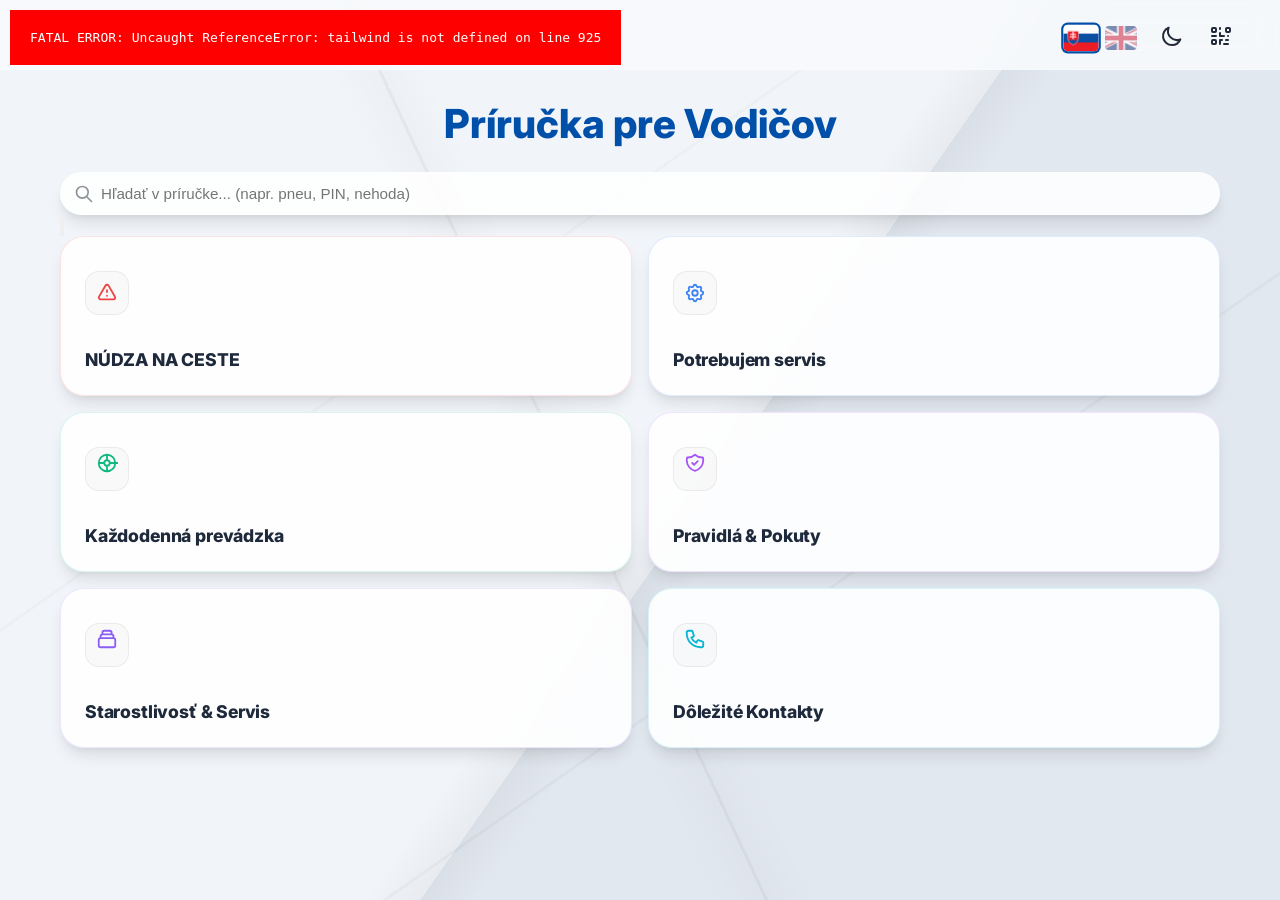
==== commit 950afe9b: "Kompletny redesign domovskej obrazovky podla mockup grafiky" ====
--- a/index.html
+++ b/index.html
@@ -51,15 +51,12 @@
 }
 
 html.dark body {
-    background-color: #121824 !important;
+    background-color: #0b0d10 !important;
     background-image: 
-        linear-gradient(65deg, transparent 45%, rgba(255, 255, 255, 0.08) 45%, rgba(255, 255, 255, 0.08) 45.2%, transparent 45.2%),
-        linear-gradient(145deg, transparent 65%, rgba(255, 255, 255, 0.06) 65%, rgba(255, 255, 255, 0.06) 65.2%, transparent 65.2%),
-        linear-gradient(145deg, transparent 35%, rgba(255, 255, 255, 0.04) 35%, rgba(255, 255, 255, 0.04) 35.2%, transparent 35.2%),
-        linear-gradient(65deg, transparent 42%, rgba(0, 0, 0, 0.25) 45%, transparent 48%),
-        linear-gradient(125deg, transparent 52%, rgba(0, 0, 0, 0.35) 55%, transparent 58%),
-        linear-gradient(125deg, #121824 0%, #121824 55%, #182030 55%, #182030 100%) !important;
-    background-size: 100% 100% !important;
+        radial-gradient(circle at 50% 50%, rgba(59, 130, 246, 0.04) 0%, transparent 70%),
+        linear-gradient(45deg, rgba(255, 255, 255, 0.003) 25%, transparent 25%, transparent 75%, rgba(255, 255, 255, 0.003) 75%, rgba(255, 255, 255, 0.003)),
+        linear-gradient(-45deg, rgba(255, 255, 255, 0.003) 25%, transparent 25%, transparent 75%, rgba(255, 255, 255, 0.003) 75%, rgba(255, 255, 255, 0.003)) !important;
+    background-size: 100% 100%, 40px 40px, 40px 40px !important;
 }
 
 @keyframes mic-pulse {
@@ -405,55 +402,165 @@
 }
 
 /* Quick Actions specific */
-.quick-action-btn {
-    display: flex;
-    flex-direction: column;
-    align-items: flex-start;
-    justify-content: space-between;
-    padding: 24px;
-    border-radius: 16px;
-    box-shadow: 0 10px 15px -3px rgba(0, 0, 0, 0.1), 0 4px 6px -2px rgba(0, 0, 0, 0.05);
+/* Premium unified quick cards styling (Replica of high-end dashboard mockup) */
+.quick-card {
+    background: rgba(22, 24, 28, 0.75) !important;
+    backdrop-filter: blur(20px);
+    -webkit-backdrop-filter: blur(20px);
+    border: 1px solid rgba(255, 255, 255, 0.08) !important;
+    border-radius: 24px !important;
+    padding: 24px !important;
+    display: flex !important;
+    flex-direction: column !important;
+    align-items: flex-start !important;
+    justify-content: flex-end !important;
+    min-height: 160px !important;
     cursor: pointer;
-    transition: transform 0.3s cubic-bezier(0.4, 0, 0.2, 1), box-shadow 0.3s ease, background 0.3s ease;
-    min-height: 180px;
-}
-.quick-action-btn:hover {
+    text-align: left !important;
+    transition: transform 0.3s cubic-bezier(0.4, 0, 0.2, 1), border-color 0.3s ease, box-shadow 0.3s ease, background 0.3s ease !important;
+    position: relative;
+    overflow: hidden;
+}
+
+html:not(.dark) .quick-card {
+    background: rgba(255, 255, 255, 0.9) !important;
+    border: 1px solid rgba(0, 0, 0, 0.08) !important;
+}
+
+/* Base colored borders and shadows for dark mode */
+html.dark .quick-card.color-red { border-color: rgba(239, 68, 68, 0.25) !important; box-shadow: 0 4px 20px rgba(239, 68, 68, 0.06); }
+html.dark .quick-card.color-blue { border-color: rgba(59, 130, 246, 0.25) !important; box-shadow: 0 4px 20px rgba(59, 130, 246, 0.06); }
+html.dark .quick-card.color-green { border-color: rgba(16, 185, 129, 0.25) !important; box-shadow: 0 4px 20px rgba(16, 185, 129, 0.06); }
+html.dark .quick-card.color-purple { border-color: rgba(168, 85, 247, 0.25) !important; box-shadow: 0 4px 20px rgba(168, 85, 247, 0.06); }
+html.dark .quick-card.color-violet { border-color: rgba(139, 92, 246, 0.25) !important; box-shadow: 0 4px 20px rgba(139, 92, 246, 0.06); }
+html.dark .quick-card.color-cyan { border-color: rgba(6, 182, 212, 0.25) !important; box-shadow: 0 4px 20px rgba(6, 182, 212, 0.06); }
+
+/* Base colored borders and shadows for light mode */
+html:not(.dark) .quick-card.color-red { border-color: rgba(239, 68, 68, 0.15) !important; }
+html:not(.dark) .quick-card.color-blue { border-color: rgba(59, 130, 246, 0.15) !important; }
+html:not(.dark) .quick-card.color-green { border-color: rgba(16, 185, 129, 0.15) !important; }
+html:not(.dark) .quick-card.color-purple { border-color: rgba(168, 85, 247, 0.15) !important; }
+html:not(.dark) .quick-card.color-violet { border-color: rgba(139, 92, 246, 0.15) !important; }
+html:not(.dark) .quick-card.color-cyan { border-color: rgba(6, 182, 212, 0.15) !important; }
+
+/* Hover states with radial glowing gradient background */
+.quick-card:hover {
     transform: translateY(-6px) scale(1.02);
 }
-.quick-action-btn.red { background: linear-gradient(135deg, #ef4444, #b91c1c); color: white; border: none; }
-.quick-action-btn.red:hover {
-    background: radial-gradient(circle at center, #f87171 0%, #b91c1c 100%) !important;
-    box-shadow: 0 20px 35px -10px rgba(239, 68, 68, 0.6), 0 0 20px 4px rgba(239, 68, 68, 0.3), inset 0 0 15px rgba(255, 255, 255, 0.25) !important;
-}
-.quick-action-btn.blue { background: linear-gradient(135deg, #3b82f6, #1d4ed8); color: white; border: none; }
-.quick-action-btn.blue:hover {
-    background: radial-gradient(circle at center, #60a5fa 0%, #1d4ed8 100%) !important;
-    box-shadow: 0 20px 35px -10px rgba(59, 130, 246, 0.6), 0 0 20px 4px rgba(59, 130, 246, 0.3), inset 0 0 15px rgba(255, 255, 255, 0.25) !important;
-}
-.quick-action-btn.lidl { background: var(--lidl-blue); color: white; border: none; }
-.quick-action-btn svg { 
-    width: 48px; 
-    height: 48px; 
-    color: white; 
-    margin-bottom: 16px; 
-    transition: transform 0.3s cubic-bezier(0.4, 0, 0.2, 1), filter 0.3s ease;
-}
-.quick-action-btn:hover svg {
-    transform: scale(1.12);
-    filter: drop-shadow(0 0 10px rgba(255, 255, 255, 0.8)) brightness(1.2);
-}
-.quick-action-btn h3 {
-    font-size: 1.25rem;
-    font-weight: 700;
-    margin-bottom: 4px;
-    color: white;
-}
-.quick-action-btn p {
-    font-size: 0.875rem;
-    opacity: 0.9;
-    margin-bottom: 0;
-    color: white;
-}
+
+html.dark .quick-card.color-red:hover {
+    border-color: #ef4444 !important;
+    background: radial-gradient(circle at top left, rgba(239, 68, 68, 0.12) 0%, rgba(22, 24, 28, 0.95) 100%) !important;
+    box-shadow: 0 15px 35px -5px rgba(239, 68, 68, 0.45), 0 0 20px 4px rgba(239, 68, 68, 0.2) !important;
+}
+
+html.dark .quick-card.color-blue:hover {
+    border-color: #3b82f6 !important;
+    background: radial-gradient(circle at top left, rgba(59, 130, 246, 0.12) 0%, rgba(22, 24, 28, 0.95) 100%) !important;
+    box-shadow: 0 15px 35px -5px rgba(59, 130, 246, 0.45), 0 0 20px 4px rgba(59, 130, 246, 0.2) !important;
+}
+
+html.dark .quick-card.color-green:hover {
+    border-color: #10b981 !important;
+    background: radial-gradient(circle at top left, rgba(16, 185, 129, 0.12) 0%, rgba(22, 24, 28, 0.95) 100%) !important;
+    box-shadow: 0 15px 35px -5px rgba(16, 185, 129, 0.45), 0 0 20px 4px rgba(16, 185, 129, 0.2) !important;
+}
+
+html.dark .quick-card.color-purple:hover {
+    border-color: #a855f7 !important;
+    background: radial-gradient(circle at top left, rgba(168, 85, 247, 0.12) 0%, rgba(22, 24, 28, 0.95) 100%) !important;
+    box-shadow: 0 15px 35px -5px rgba(168, 85, 247, 0.45), 0 0 20px 4px rgba(168, 85, 247, 0.2) !important;
+}
+
+html.dark .quick-card.color-violet:hover {
+    border-color: #8b5cf6 !important;
+    background: radial-gradient(circle at top left, rgba(139, 92, 246, 0.12) 0%, rgba(22, 24, 28, 0.95) 100%) !important;
+    box-shadow: 0 15px 35px -5px rgba(139, 92, 246, 0.45), 0 0 20px 4px rgba(139, 92, 246, 0.2) !important;
+}
+
+html.dark .quick-card.color-cyan:hover {
+    border-color: #06b6d4 !important;
+    background: radial-gradient(circle at top left, rgba(6, 182, 212, 0.12) 0%, rgba(22, 24, 28, 0.95) 100%) !important;
+    box-shadow: 0 15px 35px -5px rgba(6, 182, 212, 0.45), 0 0 20px 4px rgba(6, 182, 212, 0.2) !important;
+}
+
+html:not(.dark) .quick-card.color-red:hover { border-color: #ef4444 !important; box-shadow: 0 15px 30px rgba(239, 68, 68, 0.15) !important; }
+html:not(.dark) .quick-card.color-blue:hover { border-color: #3b82f6 !important; box-shadow: 0 15px 30px rgba(59, 130, 246, 0.15) !important; }
+html:not(.dark) .quick-card.color-green:hover { border-color: #10b981 !important; box-shadow: 0 15px 30px rgba(16, 185, 129, 0.15) !important; }
+html:not(.dark) .quick-card.color-purple:hover { border-color: #a855f7 !important; box-shadow: 0 15px 30px rgba(168, 85, 247, 0.15) !important; }
+html:not(.dark) .quick-card.color-violet:hover { border-color: #8b5cf6 !important; box-shadow: 0 15px 30px rgba(139, 92, 246, 0.15) !important; }
+html:not(.dark) .quick-card.color-cyan:hover { border-color: #06b6d4 !important; box-shadow: 0 15px 30px rgba(6, 182, 212, 0.15) !important; }
+
+/* Icon wrappers (Small dark square box with rounded corners) */
+.card-icon-wrapper {
+    border-radius: 14px !important;
+    padding: 10px !important;
+    margin-bottom: 24px !important;
+    display: inline-flex !important;
+    align-items: center !important;
+    justify-content: center !important;
+    transition: all 0.3s cubic-bezier(0.4, 0, 0.2, 1) !important;
+    border: 1px solid rgba(255, 255, 255, 0.08) !important;
+    background: rgba(255, 255, 255, 0.02) !important;
+    width: 44px;
+    height: 44px;
+}
+
+html:not(.dark) .card-icon-wrapper {
+    background: rgba(0, 0, 0, 0.02) !important;
+    border: 1px solid rgba(0, 0, 0, 0.06) !important;
+}
+
+/* Section-specific card icon wrapper glow settings */
+.card-icon-wrapper.red-glow { background: rgba(239, 68, 68, 0.05) !important; border-color: rgba(239, 68, 68, 0.2) !important; }
+.card-icon-wrapper.blue-glow { background: rgba(59, 130, 246, 0.05) !important; border-color: rgba(59, 130, 246, 0.2) !important; }
+.card-icon-wrapper.green-glow { background: rgba(16, 185, 129, 0.05) !important; border-color: rgba(16, 185, 129, 0.2) !important; }
+.card-icon-wrapper.purple-glow { background: rgba(168, 85, 247, 0.05) !important; border-color: rgba(168, 85, 247, 0.2) !important; }
+.card-icon-wrapper.violet-glow { background: rgba(139, 92, 246, 0.05) !important; border-color: rgba(139, 92, 246, 0.2) !important; }
+.card-icon-wrapper.cyan-glow { background: rgba(6, 182, 212, 0.05) !important; border-color: rgba(6, 182, 212, 0.2) !important; }
+
+/* Hover effects for icons inside wrappers */
+.quick-card:hover .card-icon-wrapper svg {
+    transform: scale(1.1);
+}
+
+.quick-card.color-red:hover .card-icon-wrapper { border-color: rgba(239, 68, 68, 0.6) !important; background: rgba(239, 68, 68, 0.15) !important; box-shadow: 0 0 12px rgba(239, 68, 68, 0.4) !important; }
+.quick-card.color-blue:hover .card-icon-wrapper { border-color: rgba(59, 130, 246, 0.6) !important; background: rgba(59, 130, 246, 0.15) !important; box-shadow: 0 0 12px rgba(59, 130, 246, 0.4) !important; }
+.quick-card.color-green:hover .card-icon-wrapper { border-color: rgba(16, 185, 129, 0.6) !important; background: rgba(16, 185, 129, 0.15) !important; box-shadow: 0 0 12px rgba(16, 185, 129, 0.4) !important; }
+.quick-card.color-purple:hover .card-icon-wrapper { border-color: rgba(168, 85, 247, 0.6) !important; background: rgba(168, 85, 247, 0.15) !important; box-shadow: 0 0 12px rgba(168, 85, 247, 0.4) !important; }
+.quick-card.color-violet:hover .card-icon-wrapper { border-color: rgba(139, 92, 246, 0.6) !important; background: rgba(139, 92, 246, 0.15) !important; box-shadow: 0 0 12px rgba(139, 92, 246, 0.4) !important; }
+.quick-card.color-cyan:hover .card-icon-wrapper { border-color: rgba(6, 182, 212, 0.6) !important; background: rgba(6, 182, 212, 0.15) !important; box-shadow: 0 0 12px rgba(6, 182, 212, 0.4) !important; }
+
+/* SVG icons within cards */
+.quick-card svg {
+    width: 24px !important;
+    height: 24px !important;
+    transition: transform 0.3s ease !important;
+}
+
+.quick-card.color-red svg { color: #ef4444 !important; }
+.quick-card.color-blue svg { color: #3b82f6 !important; }
+.quick-card.color-green svg { color: #10b981 !important; }
+.quick-card.color-purple svg { color: #a855f7 !important; }
+.quick-card.color-violet svg { color: #8b5cf6 !important; }
+.quick-card.color-cyan svg { color: #06b6d4 !important; }
+
+/* Quick card titles */
+.quick-card h3 {
+    font-size: 1.1rem !important;
+    font-weight: 800 !important;
+    color: #ffffff !important;
+    margin-top: 10px !important;
+    margin-bottom: 0 !important;
+    letter-spacing: -0.01em !important;
+    text-align: left !important;
+    line-height: 1.25 !important;
+}
+
+html:not(.dark) .quick-card h3 {
+    color: #1e293b !important;
+}
+
 
 /* Custom sub-tiles in emergency/accident modals */
 .nav-card.red-tile, .nav-card.yellow-tile {
@@ -871,39 +978,53 @@
                 </svg>
             </button>
             
-            <!-- Výsledky z Rýchleho pomocníka zákona a prevádzky sa zobrazia priamo tu -->
-            <div id="main-law-search-results" class="mt-4 hidden space-y-3 max-h-60 overflow-y-auto pr-1"></div>
-        </div>
-
-        <!-- Rýchle akcie -->
-        <div class="grid grid-cols-2 gap-3 md:gap-4 mb-6">
-            <div data-content-id="content-emergency" class="quick-action-btn red">
-                <svg fill="none" stroke="currentColor" viewBox="0 0 24 24" xmlns="http://www.w3.org/2000/svg"><path stroke-linecap="round" stroke-linejoin="round" stroke-width="2" d="M12 9v2m0 4h.01m-6.938 4h13.856c1.54 0 2.502-1.667 1.732-3L13.732 4c-.77-1.333-2.694-1.333-3.464 0L3.34 16c-.77 1.333.192 3 1.732 3z"></path></svg>
+            <!-- Výsledky z Rýchleho pomocníka zákona a prevádzky sa zobrazia priamo tu -->        <!-- Rýchle akcie (Unified Premium Grid) -->
+        <div class="grid grid-cols-2 md:grid-cols-3 gap-4 mb-6">
+            <!-- 1. NÚDZA NA CESTE -->
+            <div data-content-id="content-emergency" class="quick-card quick-action-btn color-red">
+                <div class="card-icon-wrapper red-glow">
+                    <svg fill="none" stroke="currentColor" viewBox="0 0 24 24" xmlns="http://www.w3.org/2000/svg"><path stroke-linecap="round" stroke-linejoin="round" stroke-width="2" d="M12 9v2m0 4h.01m-6.938 4h13.856c1.54 0 2.502-1.667 1.732-3L13.732 4c-.77-1.333-2.694-1.333-3.464 0L3.34 16c-.77 1.333.192 3 1.732 3z"></path></svg>
+                </div>
                 <h3 data-translate-key="emergency_title">NÚDZA NA CESTE</h3>
-                <p data-translate-key="emergency_subtitle">Nehoda, porucha, odťah alebo defekt.</p>
             </div>
-            <div data-content-id="content-servis" class="quick-action-btn blue">
-                <svg fill="none" stroke="currentColor" viewBox="0 0 24 24" xmlns="http://www.w3.org/2000/svg"><path stroke-linecap="round" stroke-linejoin="round" stroke-width="2" d="M10.325 4.317c.426-1.756 2.924-1.756 3.35 0a1.724 1.724 0 002.573 1.066c1.543-.94 3.31.826 2.37 2.37a1.724 1.724 0 001.065 2.572c1.756.426 1.756 2.924 0 3.35a1.724 1.724 0 00-1.066 2.573c.94 1.543-.826 3.31-2.37 2.37a1.724 1.724 0 00-2.572 1.065c-.426 1.756-2.924 1.756-3.35 0a1.724 1.724 0 00-2.573-1.066c-1.543.94-3.31-.826-2.37-2.37a1.724 1.724 0 00-1.065-2.572c-1.756-.426-1.756-2.924 0-3.35a1.724 1.724 0 001.066-2.573c-.94-1.543.826-3.31 2.37-2.37.996.608 2.296.07 2.572-1.065z"></path><path stroke-linecap="round" stroke-linejoin="round" stroke-width="2" d="M15 12a3 3 0 11-6 0 3 3 0 016 0z"></path></svg>
+            
+            <!-- 2. Potrebujem servis -->
+            <div data-content-id="content-servis" class="quick-card quick-action-btn color-blue">
+                <div class="card-icon-wrapper blue-glow">
+                    <svg fill="none" stroke="currentColor" viewBox="0 0 24 24" xmlns="http://www.w3.org/2000/svg"><path stroke-linecap="round" stroke-linejoin="round" stroke-width="2" d="M10.325 4.317c.426-1.756 2.924-1.756 3.35 0a1.724 1.724 0 002.573 1.066c1.543-.94 3.31.826 2.37 2.37a1.724 1.724 0 001.065 2.572c1.756.426 1.756 2.924 0 3.35a1.724 1.724 0 00-1.066 2.573c.94 1.543-.826 3.31-2.37 2.37a1.724 1.724 0 00-2.572 1.065c-.426 1.756-2.924 1.756-3.35 0a1.724 1.724 0 00-2.573-1.066c-1.543.94-3.31-.826-2.37-2.37a1.724 1.724 0 00-1.065-2.572c-1.756-.426-1.756-2.924 0-3.35a1.724 1.724 0 001.066-2.573c-.94-1.543.826-3.31 2.37-2.37.996.608 2.296.07 2.572-1.065z"></path><path stroke-linecap="round" stroke-linejoin="round" stroke-width="2" d="M15 12a3 3 0 11-6 0 3 3 0 016 0z"></path></svg>
+                </div>
                 <h3 data-translate-key="service_title">Potrebujem servis</h3>
-                <p data-translate-key="service_subtitle_quick">Objednajte si opravu alebo údržbu.</p>
             </div>
-        </div>
-
-        <div class="grid grid-cols-2 md:grid-cols-4 gap-3 md:gap-4">
-            <div data-content-id="content-prevadzka" class="nav-card">
-                <svg fill="none" stroke="currentColor" viewBox="0 0 24 24" xmlns="http://www.w3.org/2000/svg"><circle cx="12" cy="12" r="9" stroke-linecap="round" stroke-linejoin="round" stroke-width="2"></circle><path stroke-linecap="round" stroke-linejoin="round" stroke-width="2" d="M12 12m-3 0a3 3 0 106 0 3 3 0 10-6 0M12 3v6M12 15v6M3 12h6M15 12h9"></path></svg>
+            
+            <!-- 3. Každodenná prevádzka -->
+            <div data-content-id="content-prevadzka" class="quick-card nav-card color-green">
+                <div class="card-icon-wrapper green-glow">
+                    <svg fill="none" stroke="currentColor" viewBox="0 0 24 24" xmlns="http://www.w3.org/2000/svg"><circle cx="12" cy="12" r="9" stroke-linecap="round" stroke-linejoin="round" stroke-width="2"></circle><path stroke-linecap="round" stroke-linejoin="round" stroke-width="2" d="M12 12m-3 0a3 3 0 106 0 3 3 0 10-6 0M12 3v6M12 15v6M3 12h6M15 12h9"></path></svg>
+                </div>
                 <h3 data-translate-key="nav_prevadzka">Každodenná prevádzka</h3>
             </div>
-            <div data-content-id="content-care" class="nav-card">
-                <svg fill="none" stroke="currentColor" viewBox="0 0 24 24" xmlns="http://www.w3.org/2000/svg"><path stroke-linecap="round" stroke-linejoin="round" stroke-width="2" d="M10.325 4.317c.426-1.756 2.924-1.756 3.35 0a1.724 1.724 0 002.573 1.066c1.543-.94 3.31.826 2.37 2.37a1.724 1.724 0 001.065 2.572c1.756.426 1.756 2.924 0 3.35a1.724 1.724 0 00-1.066 2.573c.94 1.543-.826 3.31-2.37 2.37a1.724 1.724 0 00-2.572 1.065c-.426 1.756-2.924 1.756-3.35 0a1.724 1.724 0 00-2.573-1.066c-1.543.94-3.31-.826-2.37-2.37a1.724 1.724 0 00-1.065-2.572c-1.756-.426-1.756-2.924 0-3.35a1.724 1.724 0 001.066-2.573c-.94-1.543.826-3.31 2.37-2.37.996.608 2.296.07 2.572-1.065z"></path><path stroke-linecap="round" stroke-linejoin="round" stroke-width="2" d="M15 12a3 3 0 11-6 0 3 3 0 016 0z"></path></svg>
+            
+            <!-- 4. Pravidlá & Pokuty -->
+            <div data-content-id="content-rules" class="quick-card nav-card color-purple">
+                <div class="card-icon-wrapper purple-glow">
+                    <svg fill="none" stroke="currentColor" viewBox="0 0 24 24" xmlns="http://www.w3.org/2000/svg"><path stroke-linecap="round" stroke-linejoin="round" stroke-width="2" d="M9 12l2 2 4-4m5.618-4.016A11.955 11.955 0 0112 2.944a11.955 11.955 0 01-8.618 3.04A12.02 12.02 0 003 9c0 5.591 3.824 10.29 9 11.622 5.176-1.332 9-6.03 9-11.622 0-1.042-.133-2.052-.382-3.016z"></path></svg>
+                </div>
+                <h3 data-translate-key="nav_rules_fines">Pravidlá & Pokuty</h3>
+            </div>
+            
+            <!-- 5. Starostlivosť & Servis -->
+            <div data-content-id="content-care" class="quick-card nav-card color-violet">
+                <div class="card-icon-wrapper violet-glow">
+                    <svg fill="none" stroke="currentColor" viewBox="0 0 24 24" xmlns="http://www.w3.org/2000/svg"><path stroke-linecap="round" stroke-linejoin="round" stroke-width="2" d="M19 11H5m14 0a2 2 0 012 2v6a2 2 0 01-2 2H5a2 2 0 01-2-2v-6a2 2 0 012-2m14 0V9a2 2 0 00-2-2M5 11V9a2 2 0 012-2m0 0V5a2 2 0 012-2h6a2 2 0 012 2v2M7 7h10"></path></svg>
+                </div>
                 <h3 data-translate-key="nav_care">Starostlivosť & Servis</h3>
             </div>
-            <div data-content-id="content-rules" class="nav-card">
-                <svg fill="none" stroke="currentColor" viewBox="0 0 24 24" xmlns="http://www.w3.org/2000/svg"><path stroke-linecap="round" stroke-linejoin="round" stroke-width="2" d="M9 12l2 2 4-4m5.618-4.016A11.955 11.955 0 0112 2.944a11.955 11.955 0 01-8.618 3.04A12.02 12.02 0 003 9c0 5.591 3.824 10.29 9 11.622 5.176-1.332 9-6.03 9-11.622 0-1.042-.133-2.052-.382-3.016z"></path></svg>
-                <h3 data-translate-key="nav_rules_fines">Pravidlá & Pokuty</h3>
-            </div>
-            <div data-content-id="content-kontakty" class="nav-card">
-                <svg fill="none" stroke="currentColor" viewBox="0 0 24 24" xmlns="http://www.w3.org/2000/svg"><path stroke-linecap="round" stroke-linejoin="round" stroke-width="2" d="M3 5a2 2 0 012-2h3.28a1 1 0 01.948.684l1.498 4.493a1 1 0 01-.502 1.21l-2.257 1.13a11.042 11.042 0 005.516 5.516l1.13-2.257a1 1 0 011.21-.502l4.493 1.498a1 1 0 01.684.949V19a2 2 0 01-2 2h-1C9.716 21 3 14.284 3 6V5z"></path></svg>
+            
+            <!-- 6. Dôležité Kontakty -->
+            <div data-content-id="content-kontakty" class="quick-card nav-card color-cyan">
+                <div class="card-icon-wrapper cyan-glow">
+                    <svg fill="none" stroke="currentColor" viewBox="0 0 24 24" xmlns="http://www.w3.org/2000/svg"><path stroke-linecap="round" stroke-linejoin="round" stroke-width="2" d="M3 5a2 2 0 012-2h3.28a1 1 0 01.948.684l1.498 4.493a1 1 0 01-.502 1.21l-2.257 1.13a11.042 11.042 0 005.516 5.516l1.13-2.257a1 1 0 011.21-.502l4.493 1.498a1 1 0 01.684.949V19a2 2 0 01-2 2h-1C9.716 21 3 14.284 3 6V5z"></path></svg>
+                </div>
                 <h3 data-translate-key="nav_contacts">Dôležité Kontakty</h3>
             </div>
         </div>
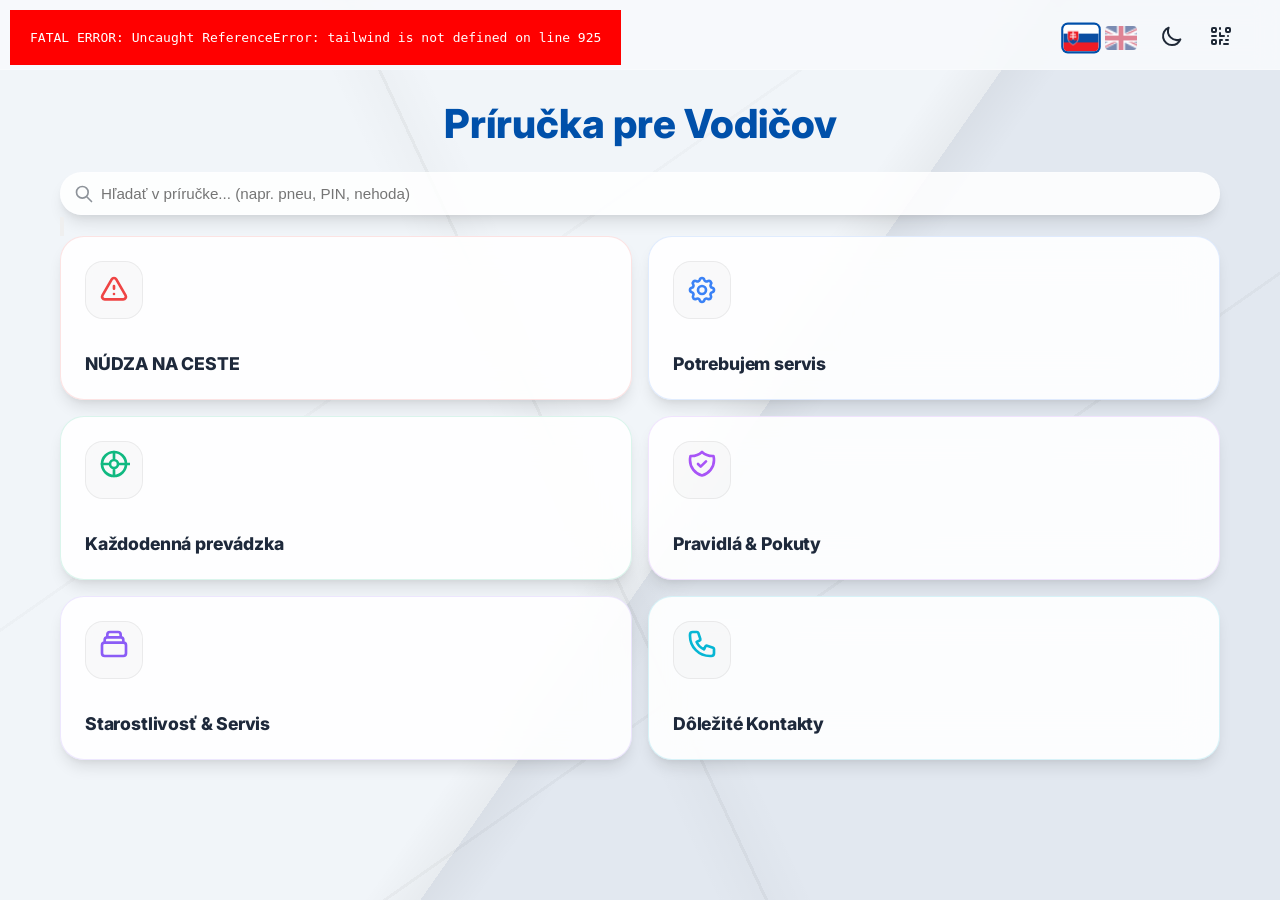
==== commit e448538a: "Uprava pozadia na tmavomodru s vyraznymi ciarami a zvacsenie ikon v mriezke" ====
--- a/index.html
+++ b/index.html
@@ -51,12 +51,12 @@
 }
 
 html.dark body {
-    background-color: #0b0d10 !important;
+    background-color: #070d19 !important;
     background-image: 
-        radial-gradient(circle at 50% 50%, rgba(59, 130, 246, 0.04) 0%, transparent 70%),
-        linear-gradient(45deg, rgba(255, 255, 255, 0.003) 25%, transparent 25%, transparent 75%, rgba(255, 255, 255, 0.003) 75%, rgba(255, 255, 255, 0.003)),
-        linear-gradient(-45deg, rgba(255, 255, 255, 0.003) 25%, transparent 25%, transparent 75%, rgba(255, 255, 255, 0.003) 75%, rgba(255, 255, 255, 0.003)) !important;
-    background-size: 100% 100%, 40px 40px, 40px 40px !important;
+        radial-gradient(circle at 50% 50%, rgba(59, 130, 246, 0.16) 0%, transparent 80%),
+        linear-gradient(45deg, rgba(255, 255, 255, 0.015) 25%, transparent 25%, transparent 75%, rgba(255, 255, 255, 0.015) 75%, rgba(255, 255, 255, 0.015)),
+        linear-gradient(-45deg, rgba(255, 255, 255, 0.015) 25%, transparent 25%, transparent 75%, rgba(255, 255, 255, 0.015) 75%, rgba(255, 255, 255, 0.015)) !important;
+    background-size: 100% 100%, 50px 50px, 50px 50px !important;
 }
 
 @keyframes mic-pulse {
@@ -493,8 +493,8 @@
 
 /* Icon wrappers (Small dark square box with rounded corners) */
 .card-icon-wrapper {
-    border-radius: 14px !important;
-    padding: 10px !important;
+    border-radius: 18px !important;
+    padding: 12px !important;
     margin-bottom: 24px !important;
     display: inline-flex !important;
     align-items: center !important;
@@ -502,8 +502,8 @@
     transition: all 0.3s cubic-bezier(0.4, 0, 0.2, 1) !important;
     border: 1px solid rgba(255, 255, 255, 0.08) !important;
     background: rgba(255, 255, 255, 0.02) !important;
-    width: 44px;
-    height: 44px;
+    width: 58px;
+    height: 58px;
 }
 
 html:not(.dark) .card-icon-wrapper {
@@ -533,8 +533,8 @@
 
 /* SVG icons within cards */
 .quick-card svg {
-    width: 24px !important;
-    height: 24px !important;
+    width: 32px !important;
+    height: 32px !important;
     transition: transform 0.3s ease !important;
 }
 
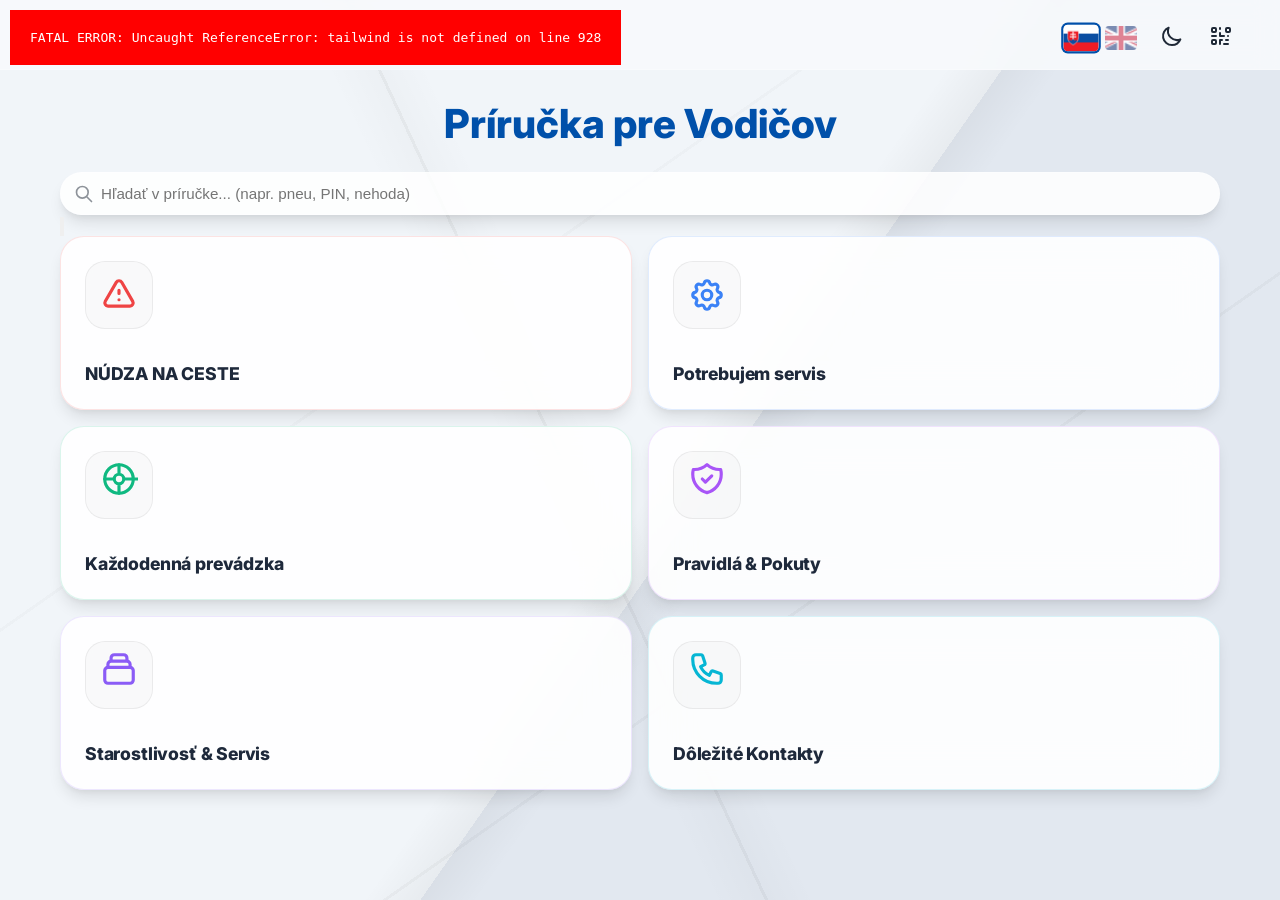
==== commit f71e7fba: "Zosvetlenie pozadia tmavy rezim pridanie blesku a dalsie zvacsenie ikon" ====
--- a/index.html
+++ b/index.html
@@ -51,12 +51,15 @@
 }
 
 html.dark body {
-    background-color: #070d19 !important;
+    background-color: #121e36 !important;
     background-image: 
-        radial-gradient(circle at 50% 50%, rgba(59, 130, 246, 0.16) 0%, transparent 80%),
+        linear-gradient(rgba(18, 30, 54, 0.78), rgba(18, 30, 54, 0.88)),
+        url('lightning_bg.png'),
         linear-gradient(45deg, rgba(255, 255, 255, 0.015) 25%, transparent 25%, transparent 75%, rgba(255, 255, 255, 0.015) 75%, rgba(255, 255, 255, 0.015)),
         linear-gradient(-45deg, rgba(255, 255, 255, 0.015) 25%, transparent 25%, transparent 75%, rgba(255, 255, 255, 0.015) 75%, rgba(255, 255, 255, 0.015)) !important;
-    background-size: 100% 100%, 50px 50px, 50px 50px !important;
+    background-size: cover, cover, 50px 50px, 50px 50px !important;
+    background-position: center !important;
+    background-attachment: fixed !important;
 }
 
 @keyframes mic-pulse {
@@ -493,8 +496,8 @@
 
 /* Icon wrappers (Small dark square box with rounded corners) */
 .card-icon-wrapper {
-    border-radius: 18px !important;
-    padding: 12px !important;
+    border-radius: 20px !important;
+    padding: 14px !important;
     margin-bottom: 24px !important;
     display: inline-flex !important;
     align-items: center !important;
@@ -502,8 +505,8 @@
     transition: all 0.3s cubic-bezier(0.4, 0, 0.2, 1) !important;
     border: 1px solid rgba(255, 255, 255, 0.08) !important;
     background: rgba(255, 255, 255, 0.02) !important;
-    width: 58px;
-    height: 58px;
+    width: 68px;
+    height: 68px;
 }
 
 html:not(.dark) .card-icon-wrapper {
@@ -533,8 +536,8 @@
 
 /* SVG icons within cards */
 .quick-card svg {
-    width: 32px !important;
-    height: 32px !important;
+    width: 38px !important;
+    height: 38px !important;
     transition: transform 0.3s ease !important;
 }
 
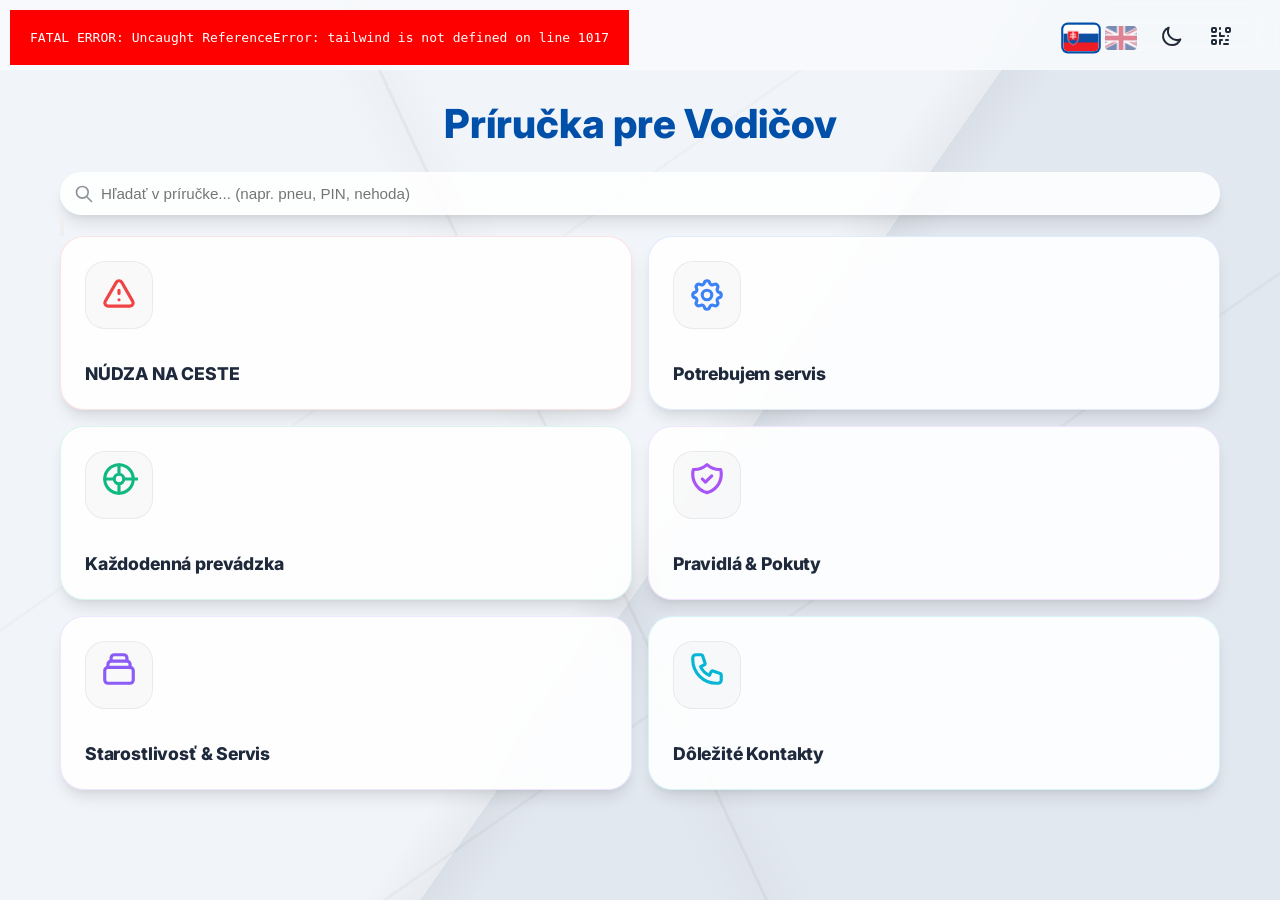
==== commit e7a3a144: "Globalna modernizacia podsekcii modalov a harmonik na tmavy skleneny design s farebnymi neoonovymi z" ====
--- a/index.html
+++ b/index.html
@@ -685,10 +685,10 @@
     box-shadow: inset 0 4px 12px rgba(0, 0, 0, 0.3) !important;
 }
 
-/* Service modal custom premium accordion headers (glowing blue dashboard cards) */
-#content-servis .accordion-header {
+/* Custom premium accordion headers styled globally for all sections */
+.accordion-header {
     background: var(--card-bg) !important;
-    border: 1px solid rgba(59, 130, 246, 0.2) !important;
+    border: 1px solid var(--card-border) !important;
     border-radius: 16px !important;
     padding: 18px 22px !important;
     color: var(--text-color) !important;
@@ -701,48 +701,137 @@
     width: 100%;
 }
 
+.accordion-header:hover {
+    transform: translateY(-4px) scale(1.01);
+}
+
+.accordion-header svg {
+    transition: transform 0.3s cubic-bezier(0.4, 0, 0.2, 1), filter 0.3s ease;
+}
+
+/* Section-specific glows on hover */
+/* 1. Potrebujem servis (Blue) */
+#content-servis .accordion-header { border-color: rgba(59, 130, 246, 0.2) !important; }
 #content-servis .accordion-header:hover {
-    transform: translateY(-4px) scale(1.01);
     border-color: #3b82f6 !important;
     background: radial-gradient(circle at center, rgba(59, 130, 246, 0.08) 0%, var(--card-bg) 100%) !important;
     box-shadow: 0 15px 30px -10px rgba(59, 130, 246, 0.35), 0 0 15px 3px rgba(59, 130, 246, 0.2) !important;
 }
-
 html.dark #content-servis .accordion-header:hover {
     background: radial-gradient(circle at center, rgba(59, 130, 246, 0.15) 0%, var(--card-bg) 100%) !important;
     box-shadow: 0 15px 30px -10px rgba(59, 130, 246, 0.5), 0 0 20px 4px rgba(59, 130, 246, 0.3) !important;
 }
-
-#content-servis .accordion-header svg {
-    transition: transform 0.3s cubic-bezier(0.4, 0, 0.2, 1), filter 0.3s ease;
-}
-
 #content-servis .accordion-header:hover svg {
     transform: scale(1.15);
     filter: drop-shadow(0 0 8px #3b82f6) brightness(1.2);
 }
 
+/* 2. Každodenná prevádzka (Green) */
+#content-prevadzka .accordion-header { border-color: rgba(16, 185, 129, 0.2) !important; }
+#content-prevadzka .accordion-header:hover {
+    border-color: #10b981 !important;
+    background: radial-gradient(circle at center, rgba(16, 185, 129, 0.08) 0%, var(--card-bg) 100%) !important;
+    box-shadow: 0 15px 30px -10px rgba(16, 185, 129, 0.35), 0 0 15px 3px rgba(16, 185, 129, 0.2) !important;
+}
+html.dark #content-prevadzka .accordion-header:hover {
+    background: radial-gradient(circle at center, rgba(16, 185, 129, 0.15) 0%, var(--card-bg) 100%) !important;
+    box-shadow: 0 15px 30px -10px rgba(16, 185, 129, 0.5), 0 0 20px 4px rgba(16, 185, 129, 0.3) !important;
+}
+#content-prevadzka .accordion-header:hover svg {
+    transform: scale(1.15);
+    filter: drop-shadow(0 0 8px #10b981) brightness(1.2);
+}
+
+/* 3. Starostlivosť & Servis (Violet) */
+#content-care .accordion-header { border-color: rgba(139, 92, 246, 0.2) !important; }
+#content-care .accordion-header:hover {
+    border-color: #8b5cf6 !important;
+    background: radial-gradient(circle at center, rgba(139, 92, 246, 0.08) 0%, var(--card-bg) 100%) !important;
+    box-shadow: 0 15px 30px -10px rgba(139, 92, 246, 0.35), 0 0 15px 3px rgba(139, 92, 246, 0.2) !important;
+}
+html.dark #content-care .accordion-header:hover {
+    background: radial-gradient(circle at center, rgba(139, 92, 246, 0.15) 0%, var(--card-bg) 100%) !important;
+    box-shadow: 0 15px 30px -10px rgba(139, 92, 246, 0.5), 0 0 20px 4px rgba(139, 92, 246, 0.3) !important;
+}
+#content-care .accordion-header:hover svg {
+    transform: scale(1.15);
+    filter: drop-shadow(0 0 8px #8b5cf6) brightness(1.2);
+}
+
+/* 4. Pravidlá & Pokuty (Purple) */
+#content-rules .accordion-header { border-color: rgba(168, 85, 247, 0.2) !important; }
+#content-rules .accordion-header:hover {
+    border-color: #a855f7 !important;
+    background: radial-gradient(circle at center, rgba(168, 85, 247, 0.08) 0%, var(--card-bg) 100%) !important;
+    box-shadow: 0 15px 30px -10px rgba(168, 85, 247, 0.35), 0 0 15px 3px rgba(168, 85, 247, 0.2) !important;
+}
+html.dark #content-rules .accordion-header:hover {
+    background: radial-gradient(circle at center, rgba(168, 85, 247, 0.15) 0%, var(--card-bg) 100%) !important;
+    box-shadow: 0 15px 30px -10px rgba(168, 85, 247, 0.5), 0 0 20px 4px rgba(168, 85, 247, 0.3) !important;
+}
+#content-rules .accordion-header:hover svg {
+    transform: scale(1.15);
+    filter: drop-shadow(0 0 8px #a855f7) brightness(1.2);
+}
+
+/* Modal backdrop & modern dark glassmorphic content panel */
 .modal-backdrop {
     position: fixed; top: 0; left: 0; width: 100%; height: 100%;
-    background: rgba(0,0,0,0.6);
-    backdrop-filter: blur(4px);
+    background: rgba(0, 0, 0, 0.65);
+    backdrop-filter: blur(8px);
     z-index: 40;
     display: block;
     transition: opacity 0.3s;
 }
 .modal-content {
     position: fixed; top: 50%; left: 50%; transform: translate(-50%, -50%);
-    background: var(--card-bg);
-    backdrop-filter: blur(16px);
-    border: 1px solid var(--card-border);
-    border-top: 4px solid var(--lidl-yellow);
+    background: rgba(22, 30, 49, 0.88) !important;
+    backdrop-filter: blur(25px) !important;
+    -webkit-backdrop-filter: blur(25px) !important;
+    border: 1px solid rgba(255, 255, 255, 0.1) !important;
+    border-top: 4px solid var(--lidl-yellow) !important;
     width: 92%; max-width: 760px; max-height: 85vh;
     border-radius: 24px;
     z-index: 50;
     display: flex;
     flex-direction: column;
     transition: all 0.3s;
-    box-shadow: 0 25px 50px -12px rgba(0,0,0,0.5);
+    box-shadow: 0 25px 50px -12px rgba(0,0,0,0.7) !important;
+    color: #f1f5f9 !important;
+}
+
+html.dark .modal-content {
+    background: rgba(18, 25, 41, 0.93) !important;
+    border-color: rgba(59, 130, 246, 0.18) !important;
+}
+
+/* Modernize all cards/boxes inside modals to follow the glass look */
+html.dark .modal-body div.bg-white,
+html.dark .modal-body div.bg-slate-50,
+html.dark .modal-body div.bg-blue-50,
+html.dark .modal-body div.bg-yellow-50,
+html.dark .modal-body div.bg-green-50,
+html.dark .modal-body div.bg-red-50,
+html.dark .modal-body div.bg-yellow-100 {
+    background: rgba(255, 255, 255, 0.03) !important;
+    border: 1px solid rgba(255, 255, 255, 0.08) !important;
+    color: #cbd5e1 !important;
+}
+
+html.dark .modal-body h3, 
+html.dark .modal-body h4, 
+html.dark .modal-body p, 
+html.dark .modal-body li {
+    color: #cbd5e1 !important;
+}
+
+html.dark .modal-body strong {
+    color: #ffffff !important;
+}
+
+html:not(.dark) .modal-content {
+    background: rgba(255, 255, 255, 0.95) !important;
+    color: #1f2937 !important;
 }
 .modal-backdrop.show { display: block; opacity: 1; }
 .modal-content.show { display: flex; opacity: 1; transform: translate(-50%, -50%) scale(1); }
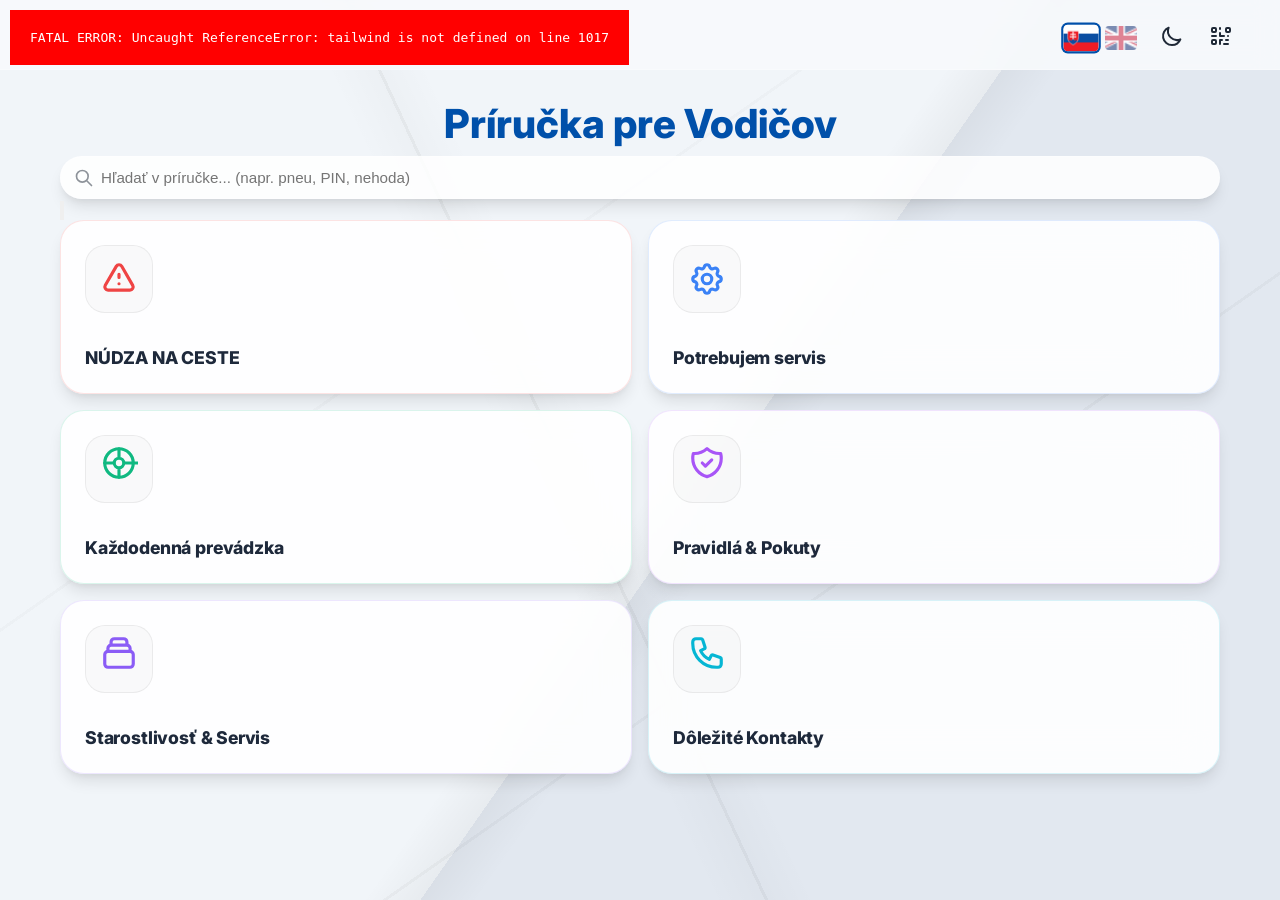
==== commit f3b6f2ee: "Posunutie nadpisu a vyhladavania vyssie a vytvorenie vacsieho rozostupu nad kartami" ====
--- a/index.html
+++ b/index.html
@@ -1050,15 +1050,15 @@
     </header>
 
     <div class="container">
-        <div class="text-center my-3 md:my-4">
-            <h1 class="text-3xl md:text-4xl font-black text-[#0050AA] dark:text-[#bfdbfe] tracking-tight mb-2" data-translate-key="main_title">Príručka pre Vodičov</h1>
+        <div class="text-center mt-1 mb-3 md:mt-3 md:mb-5">
+            <h1 class="text-3xl md:text-4xl font-black text-[#0050AA] dark:text-[#bfdbfe] tracking-tight mb-5" data-translate-key="main_title">Príručka pre Vodičov</h1>
             <button id="pwa-install-btn" class="hidden mx-auto bg-green-600 hover:bg-green-700 text-white font-bold py-2 px-5 rounded-full shadow-lg transition-all transform hover:scale-105 flex items-center gap-2 text-sm focus:outline-none">
                 <span>📲</span> <span data-translate-key="pwa_install_btn">Nainštalovať aplikáciu</span>
             </button>
         </div>
 
         <!-- Hľadať (Unifikovaný vyhľadávač) -->
-        <div class="search-container mb-6 max-w-md mx-auto text-left" style="position: relative; margin-top: 1.5rem;">
+        <div class="search-container mb-9 max-w-md mx-auto text-left" style="position: relative; margin-top: 0.5rem;">
             <input type="text" id="search-input" placeholder="Hľadať v príručke... (napr. pneu, PIN, nehoda, alkohol, známka)" style="width: 100%; padding: 12px 48px 12px 40px; border-radius: 9999px; border: 1px solid var(--card-border); background: var(--card-bg); color: var(--text-color); font-weight: 500; font-size: 0.95rem; box-shadow: var(--shadow); transition: all 0.3s;" data-translate-placeholder="search_placeholder">
             <svg fill="none" stroke="currentColor" viewBox="0 0 24 24" xmlns="http://www.w3.org/2000/svg" style="position: absolute; left: 14px; top: 12px; width: 20px; height: 20px; color: var(--text-color); opacity: 0.5;"><path stroke-linecap="round" stroke-linejoin="round" stroke-width="2" d="M21 21l-6-6m2-5a7 7 0 11-14 0 7 7 0 0114 0z"></path></svg>
             
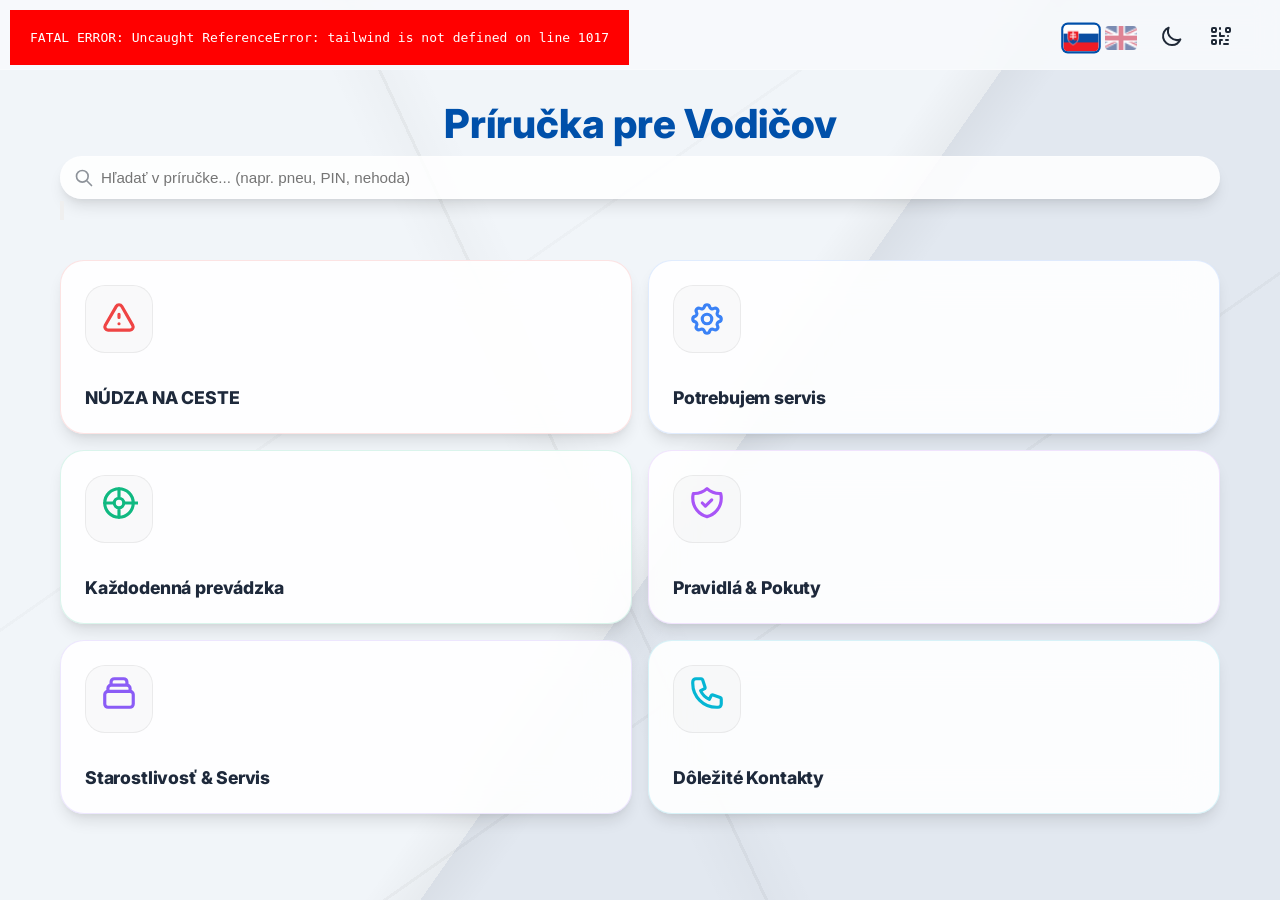
==== commit f3064bf5: "Oprava vnorenia HTML tagu search-container a spravne aplikovanie margin-bottom" ====
--- a/index.html
+++ b/index.html
@@ -1058,7 +1058,7 @@
         </div>
 
         <!-- Hľadať (Unifikovaný vyhľadávač) -->
-        <div class="search-container mb-9 max-w-md mx-auto text-left" style="position: relative; margin-top: 0.5rem;">
+        <div class="search-container max-w-md mx-auto text-left" style="position: relative; margin-top: 0.5rem; margin-bottom: 2.5rem !important;">
             <input type="text" id="search-input" placeholder="Hľadať v príručke... (napr. pneu, PIN, nehoda, alkohol, známka)" style="width: 100%; padding: 12px 48px 12px 40px; border-radius: 9999px; border: 1px solid var(--card-border); background: var(--card-bg); color: var(--text-color); font-weight: 500; font-size: 0.95rem; box-shadow: var(--shadow); transition: all 0.3s;" data-translate-placeholder="search_placeholder">
             <svg fill="none" stroke="currentColor" viewBox="0 0 24 24" xmlns="http://www.w3.org/2000/svg" style="position: absolute; left: 14px; top: 12px; width: 20px; height: 20px; color: var(--text-color); opacity: 0.5;"><path stroke-linecap="round" stroke-linejoin="round" stroke-width="2" d="M21 21l-6-6m2-5a7 7 0 11-14 0 7 7 0 0114 0z"></path></svg>
             
@@ -1069,8 +1069,9 @@
                     <path d="M10 16a1 1 0 100 2 1 1 0 000-2z" />
                 </svg>
             </button>
-            
-            <!-- Výsledky z Rýchleho pomocníka zákona a prevádzky sa zobrazia priamo tu -->        <!-- Rýchle akcie (Unified Premium Grid) -->
+        </div>
+        
+        <!-- Rýchle akcie (Unified Premium Grid) -->
         <div class="grid grid-cols-2 md:grid-cols-3 gap-4 mb-6">
             <!-- 1. NÚDZA NA CESTE -->
             <div data-content-id="content-emergency" class="quick-card quick-action-btn color-red">
